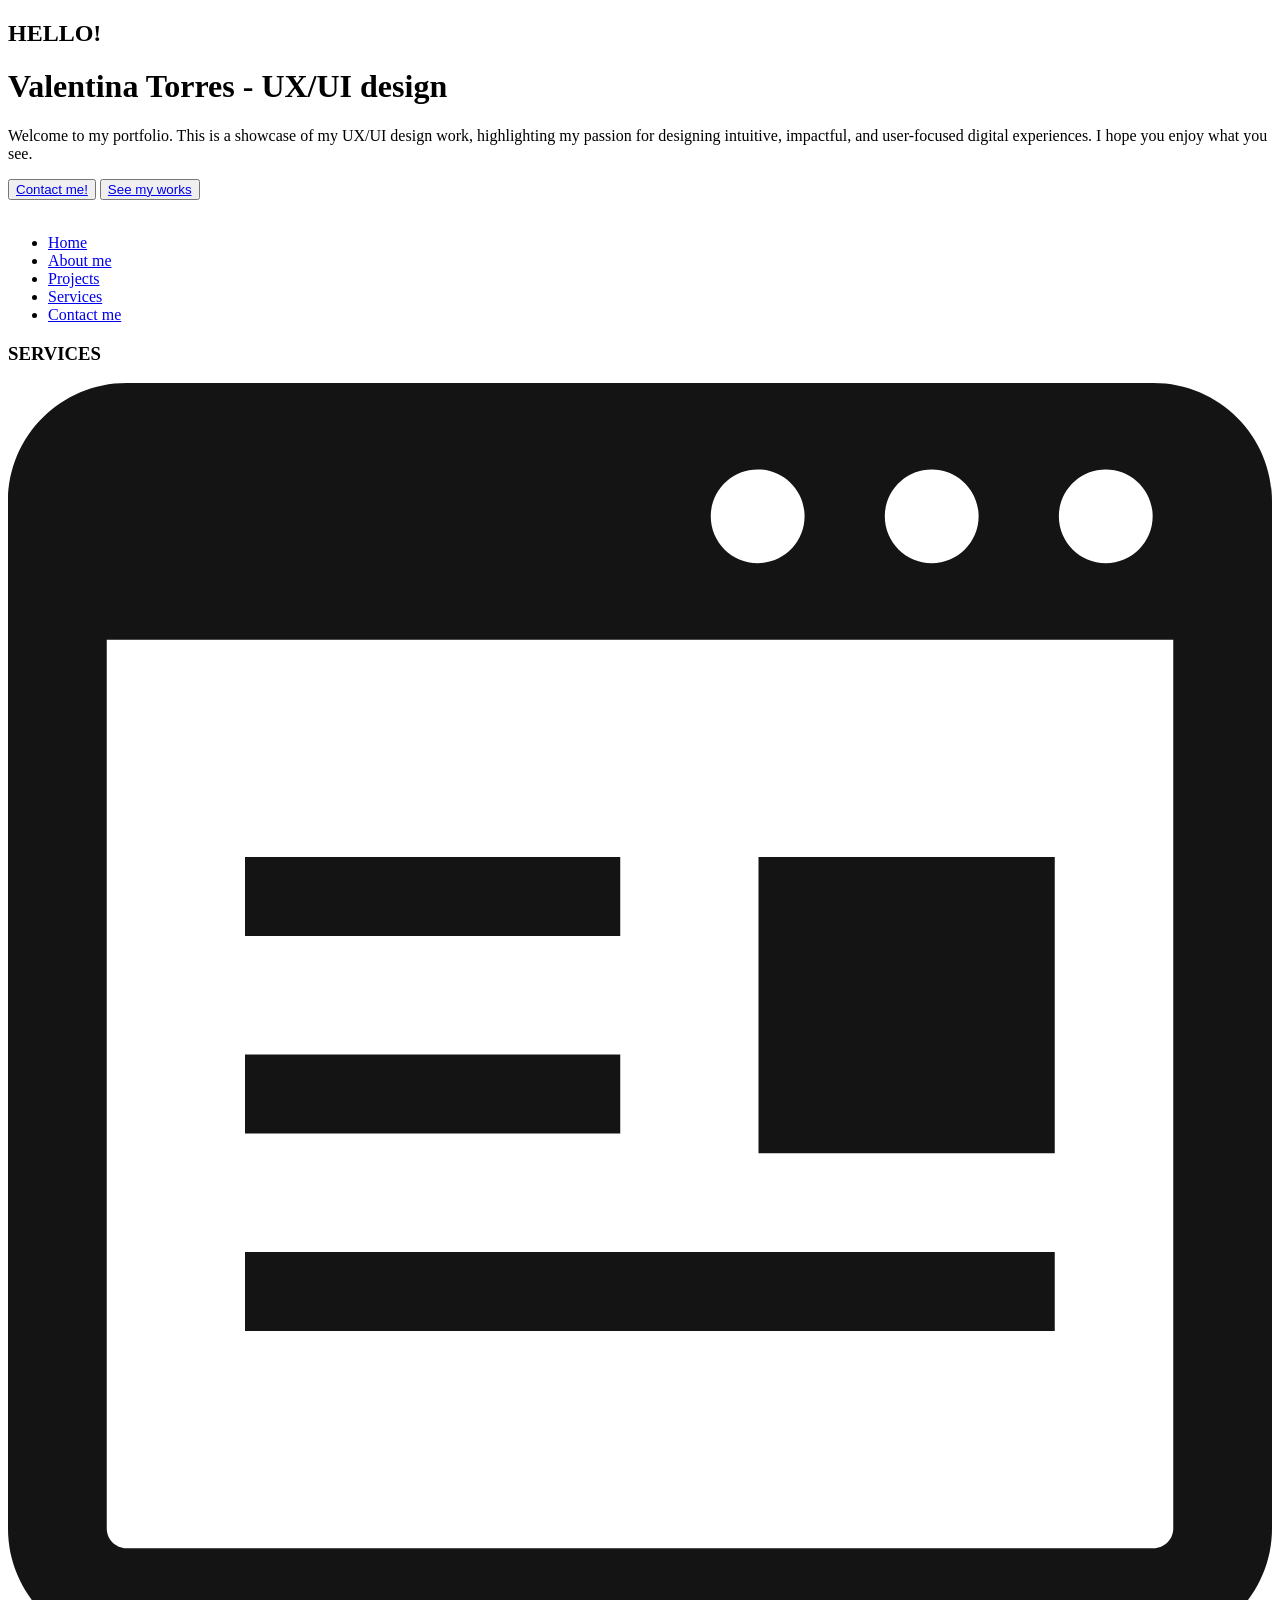
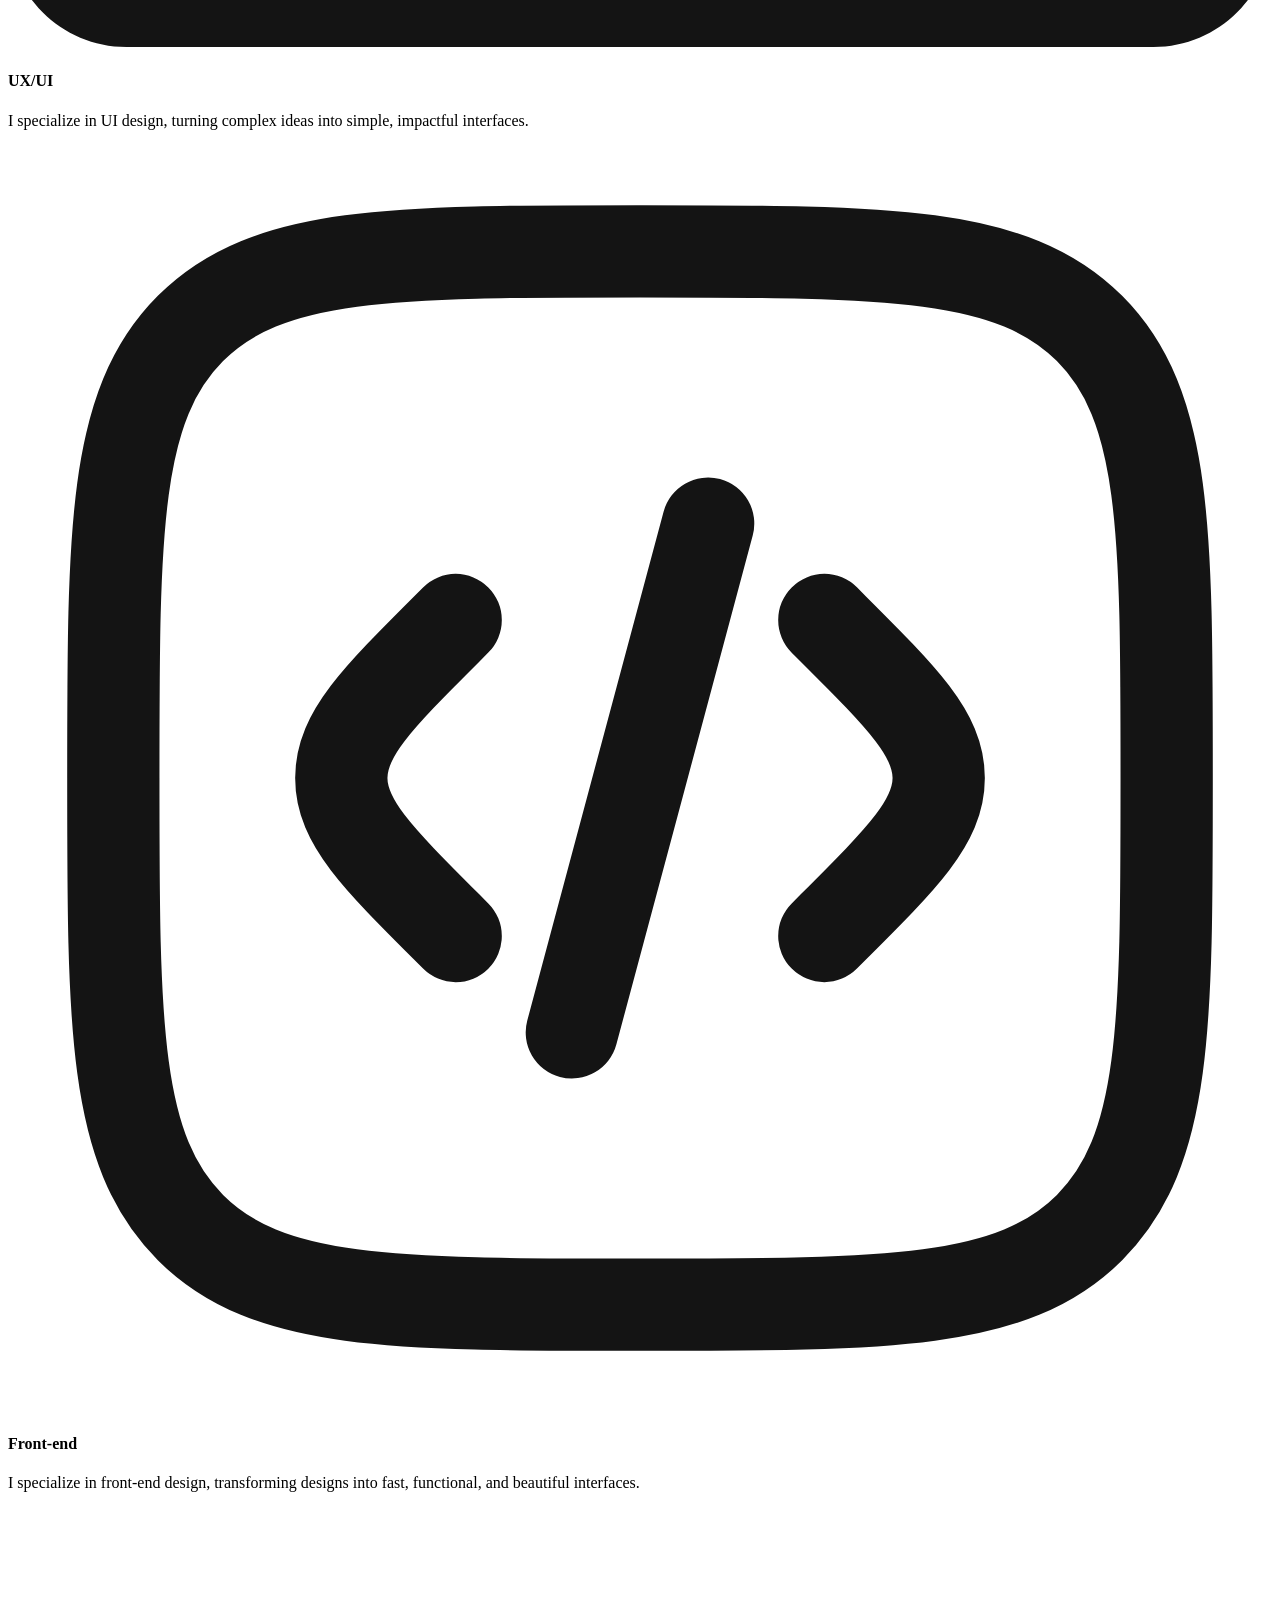
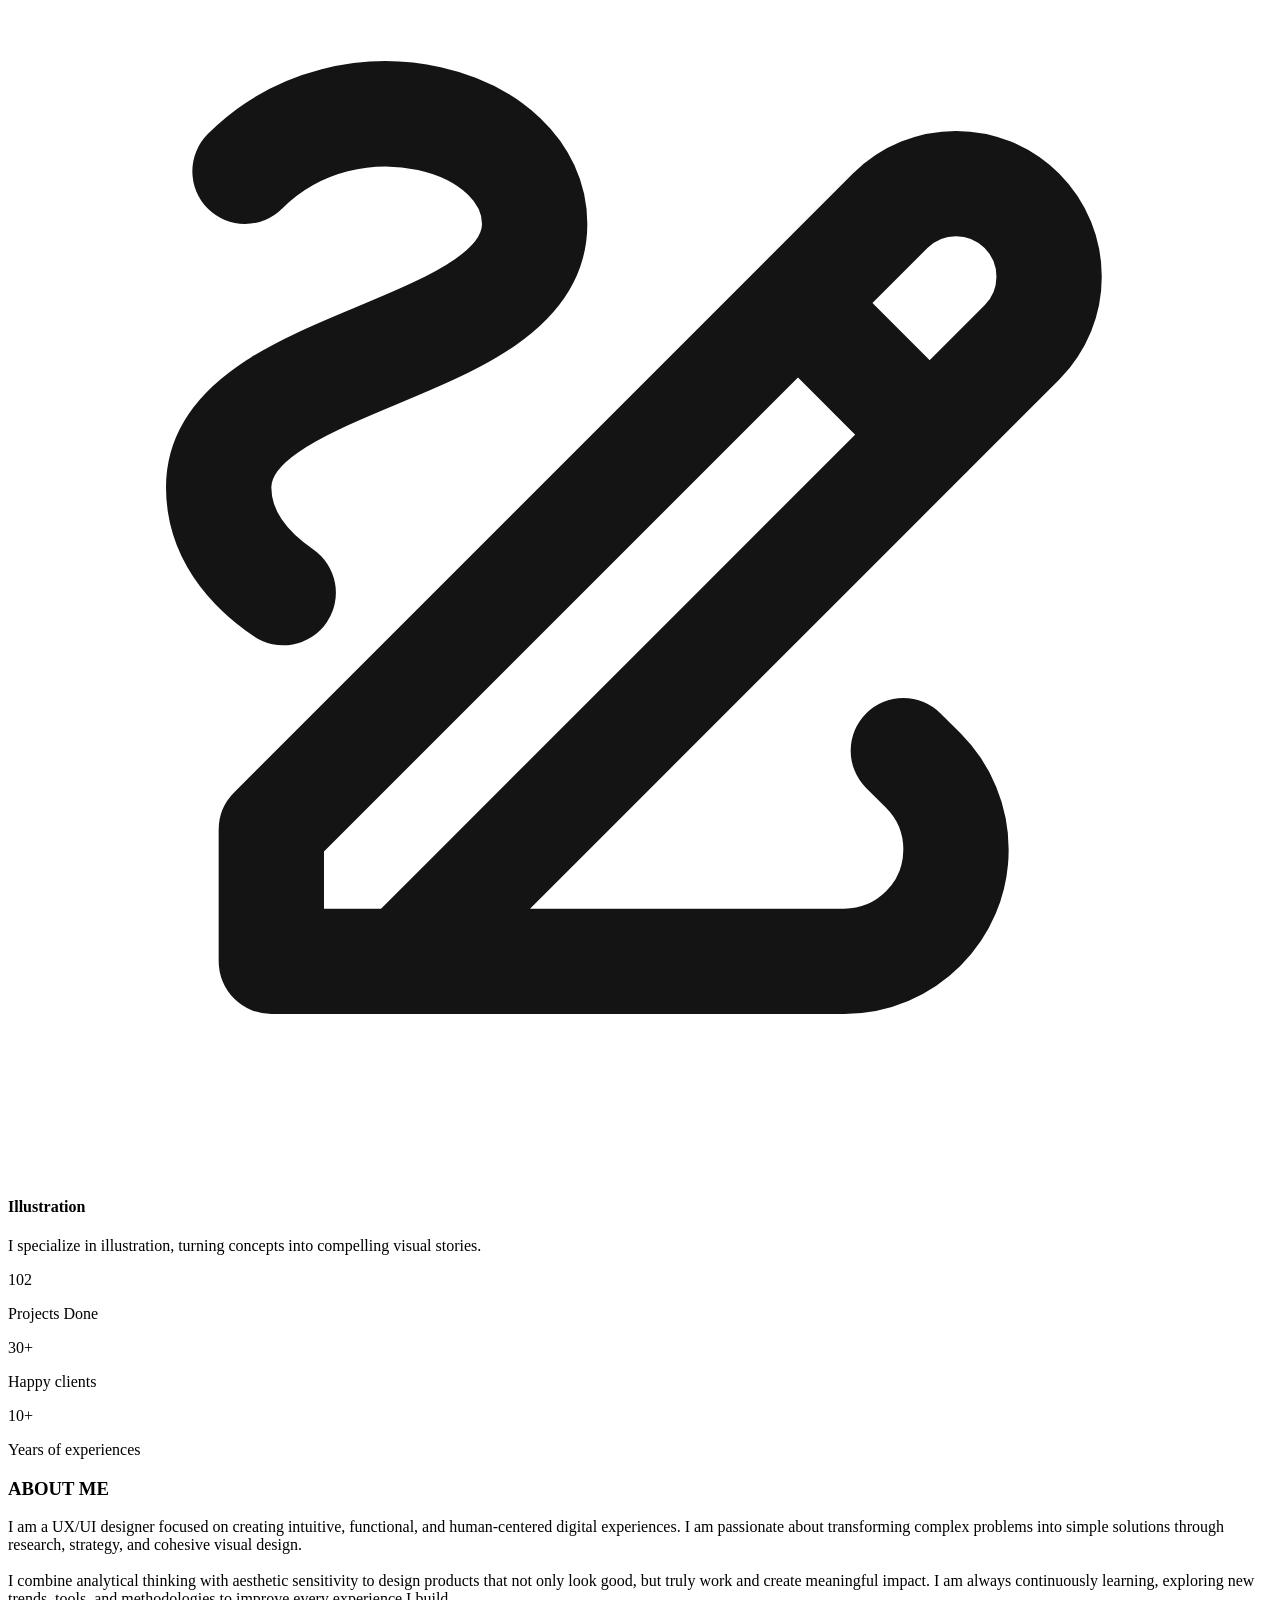
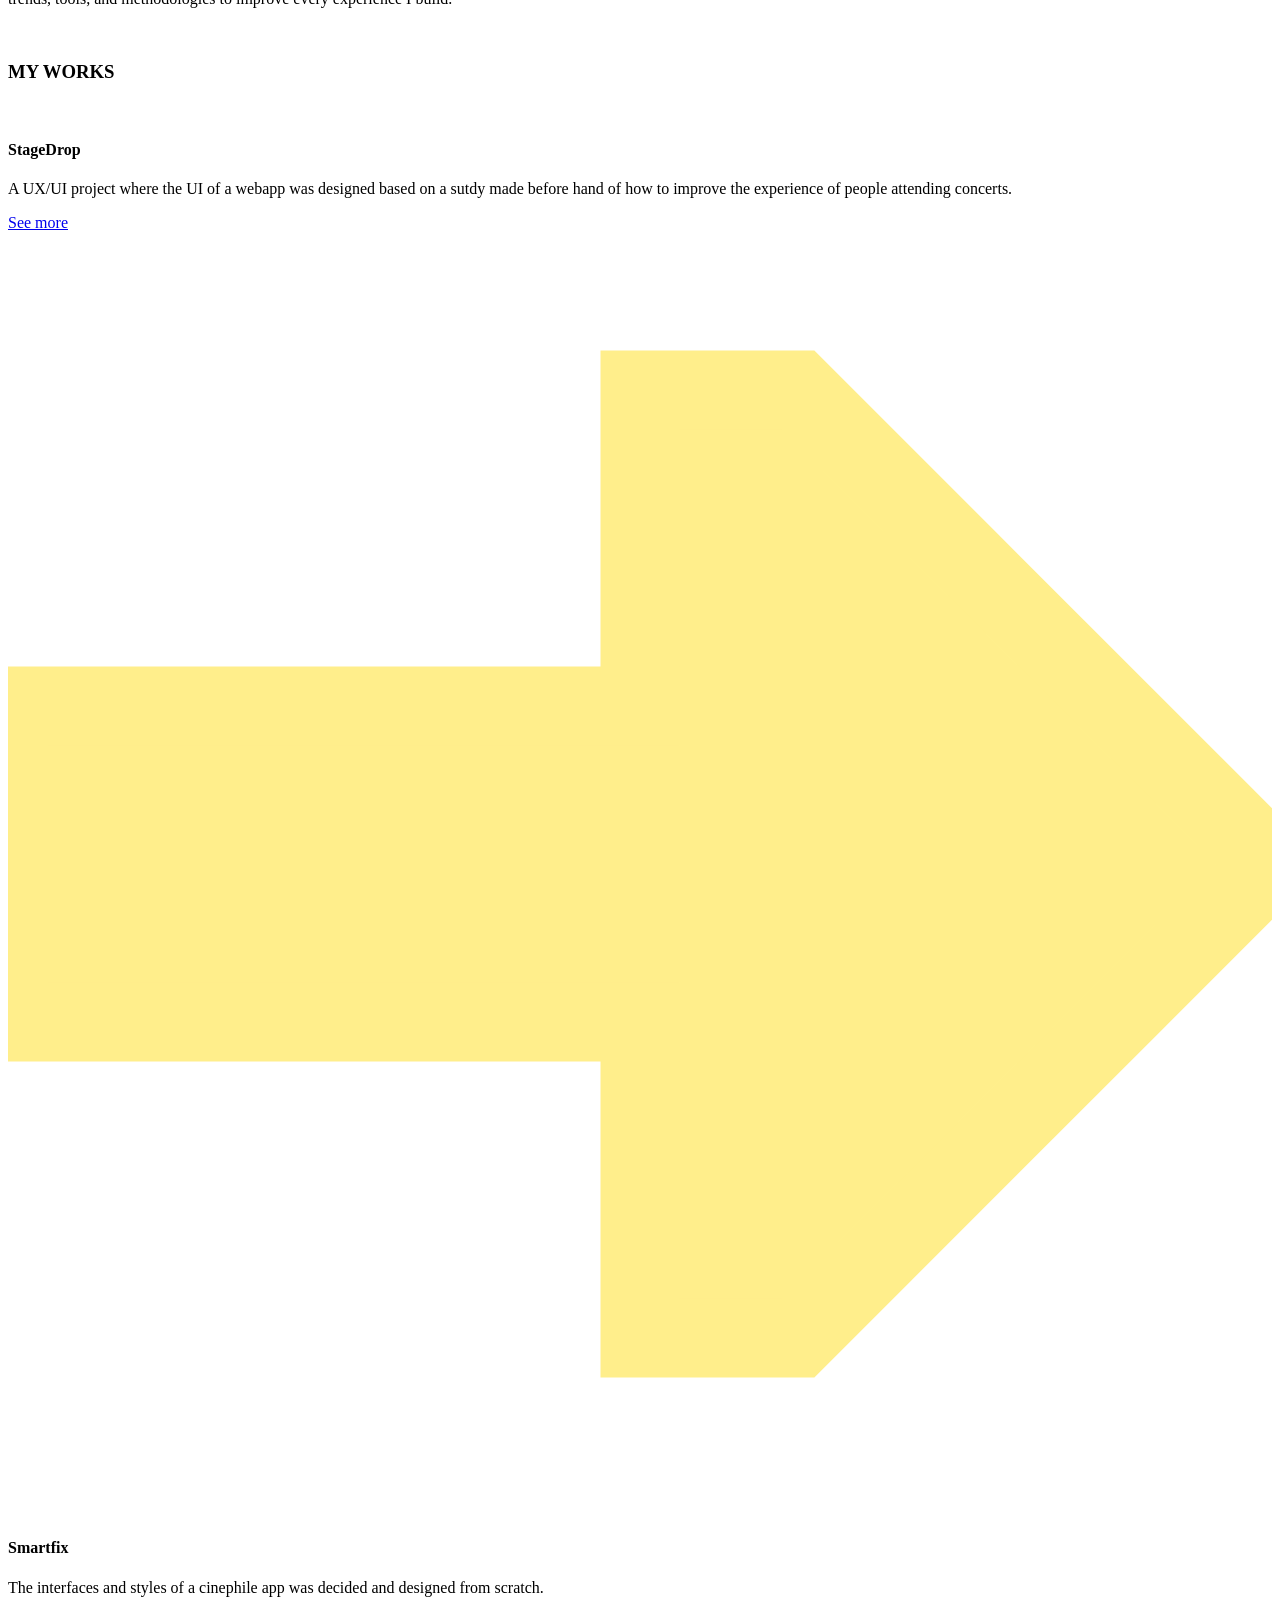
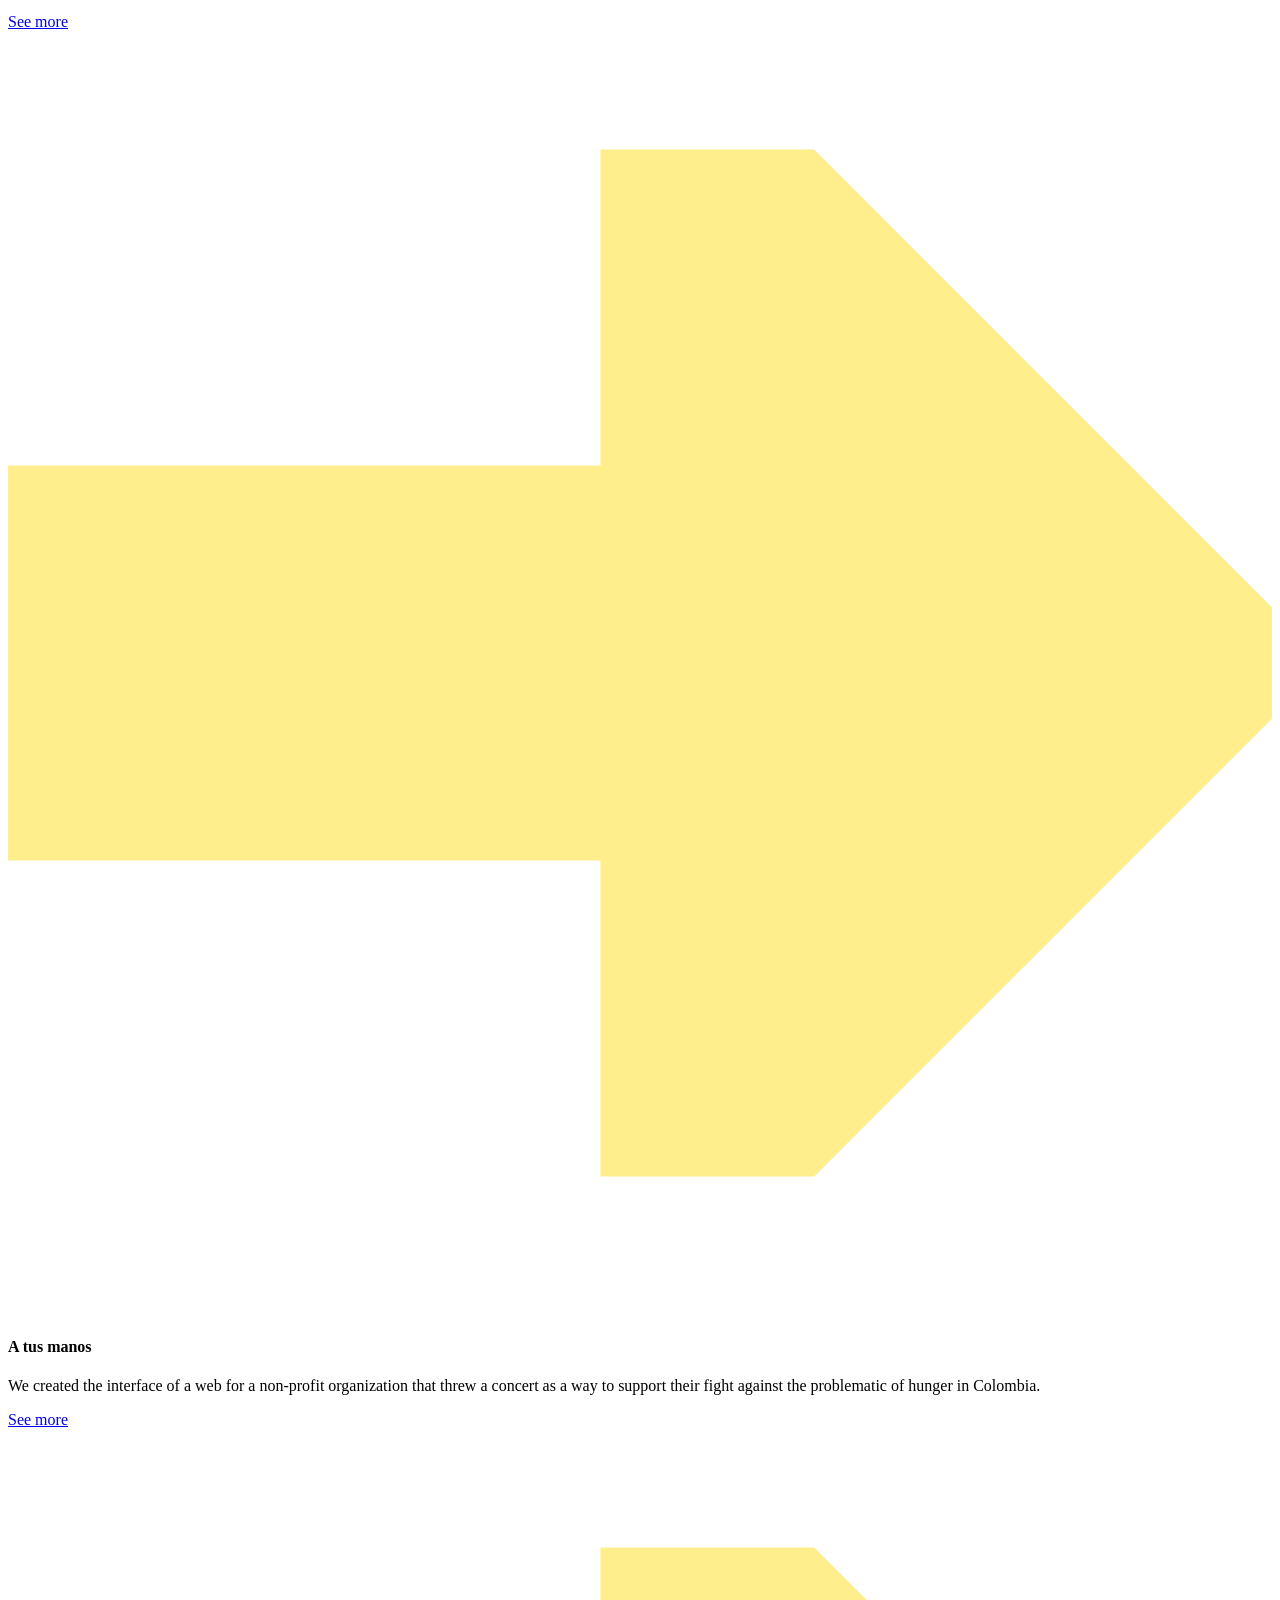
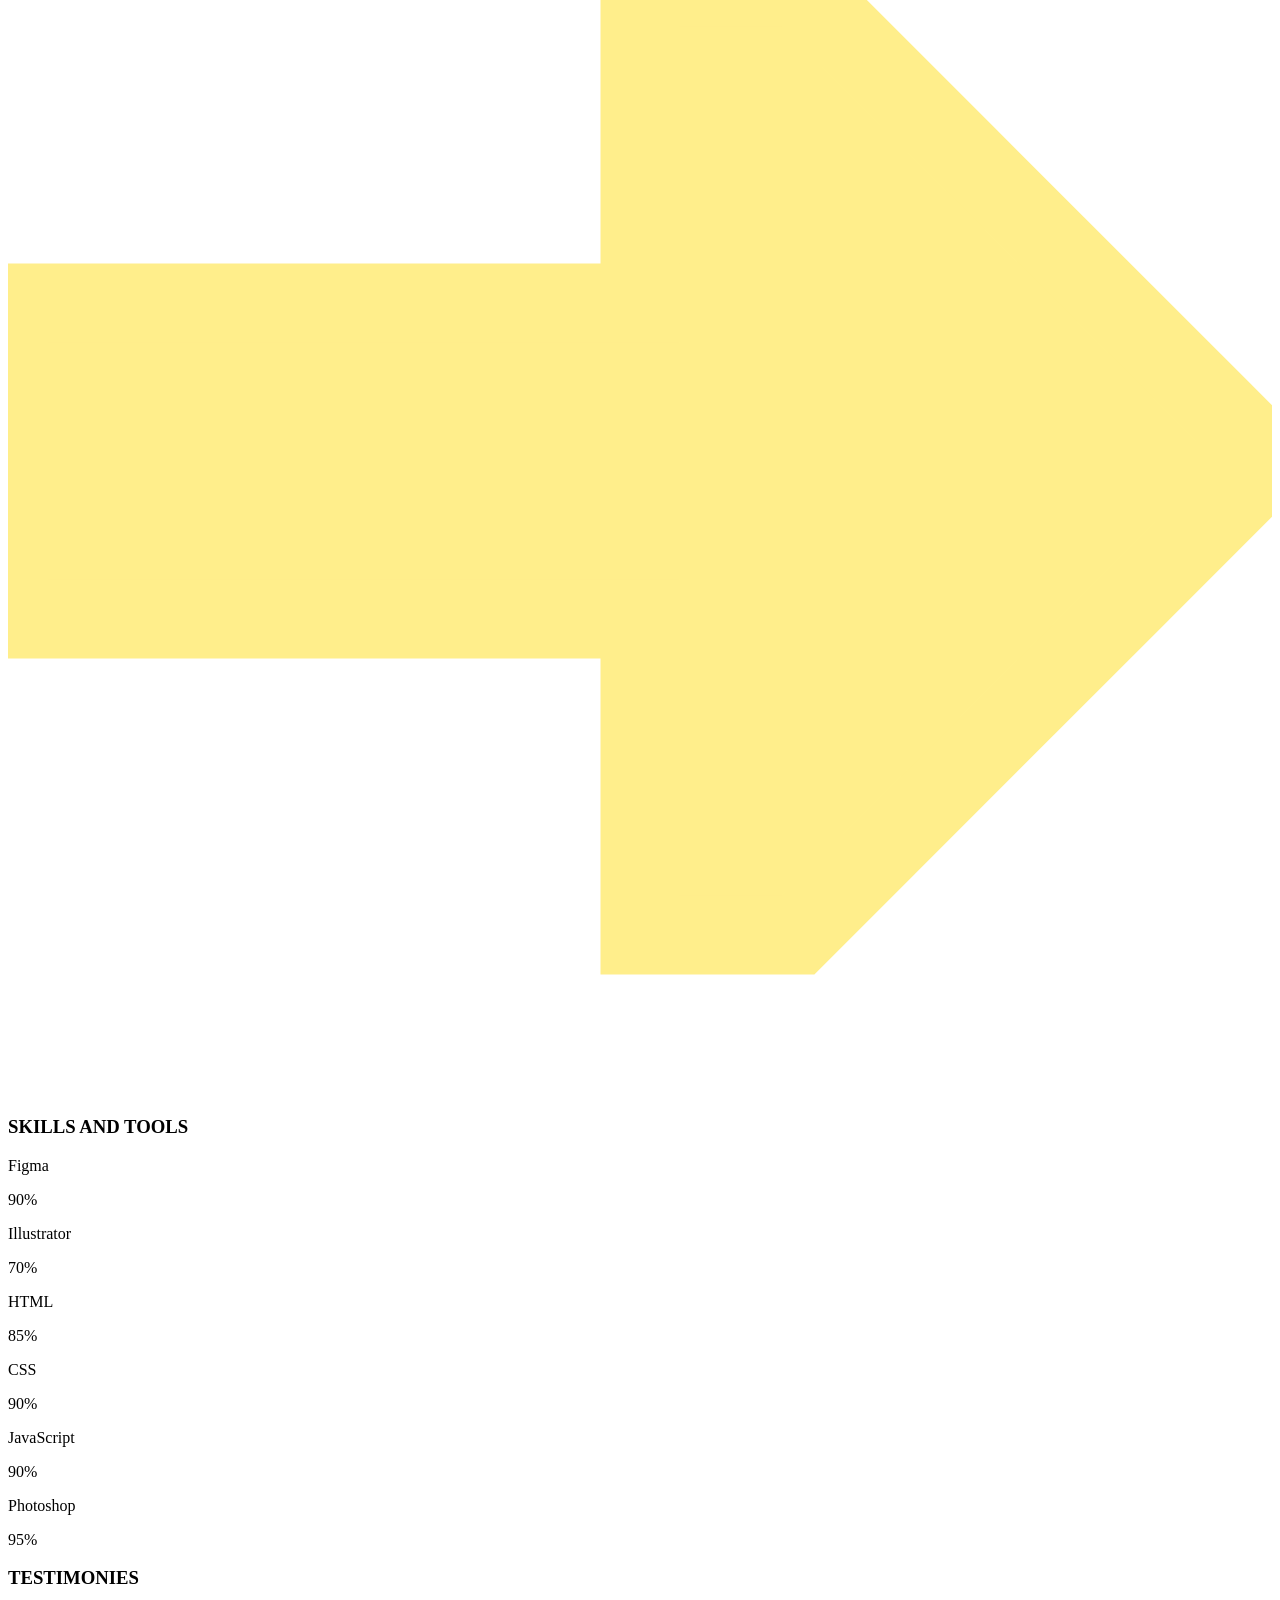
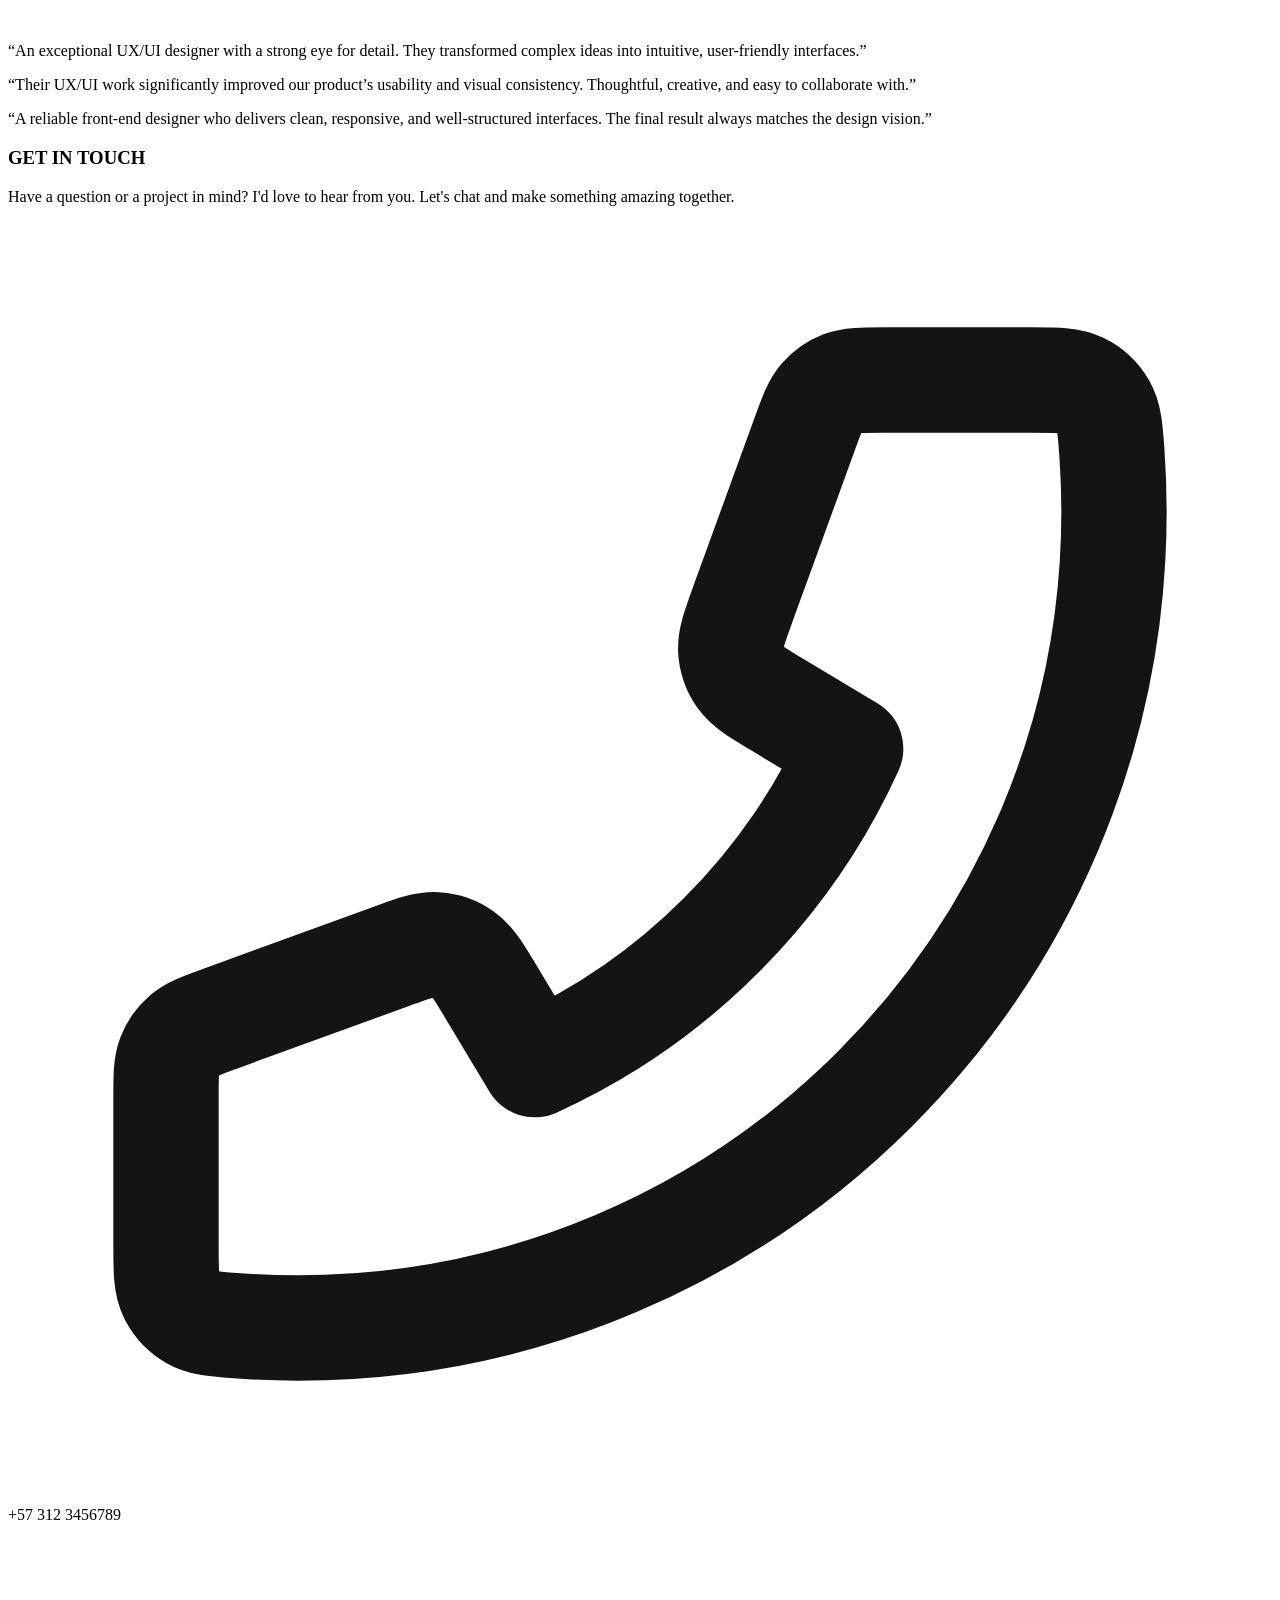
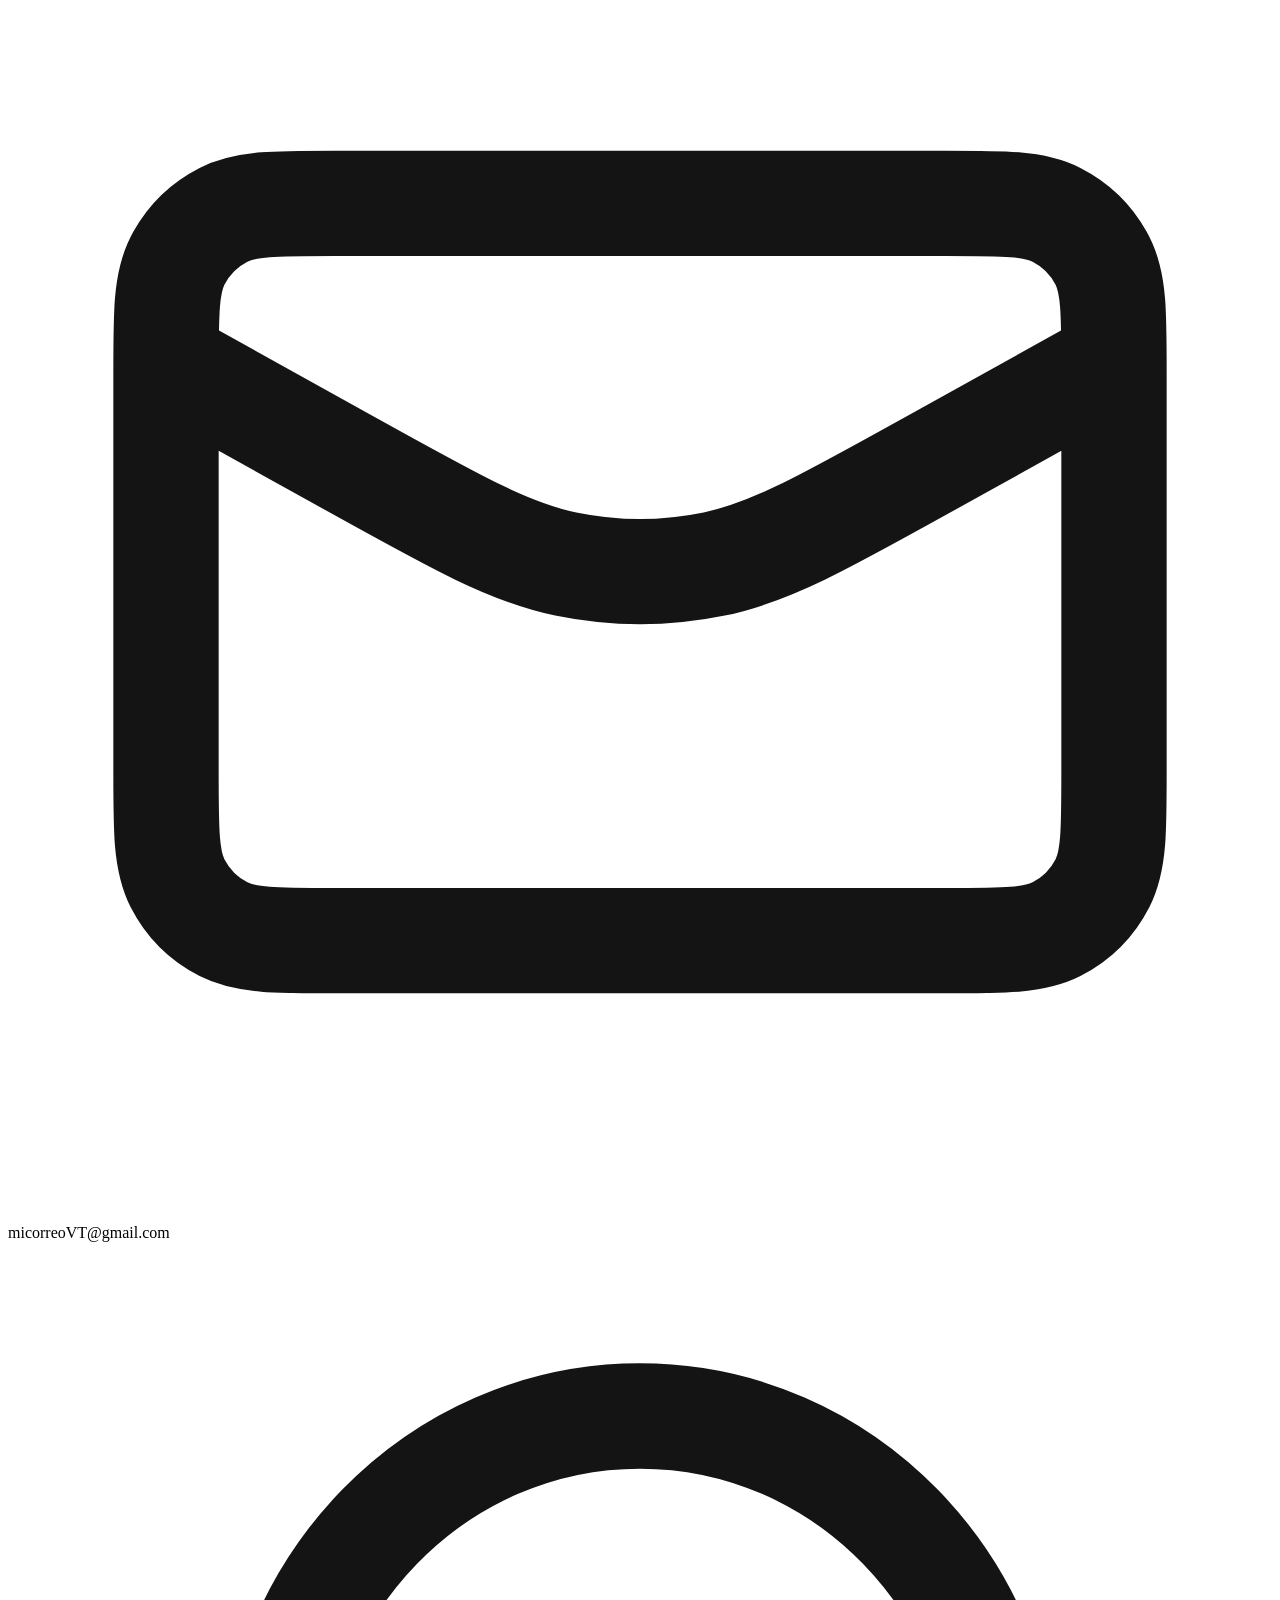
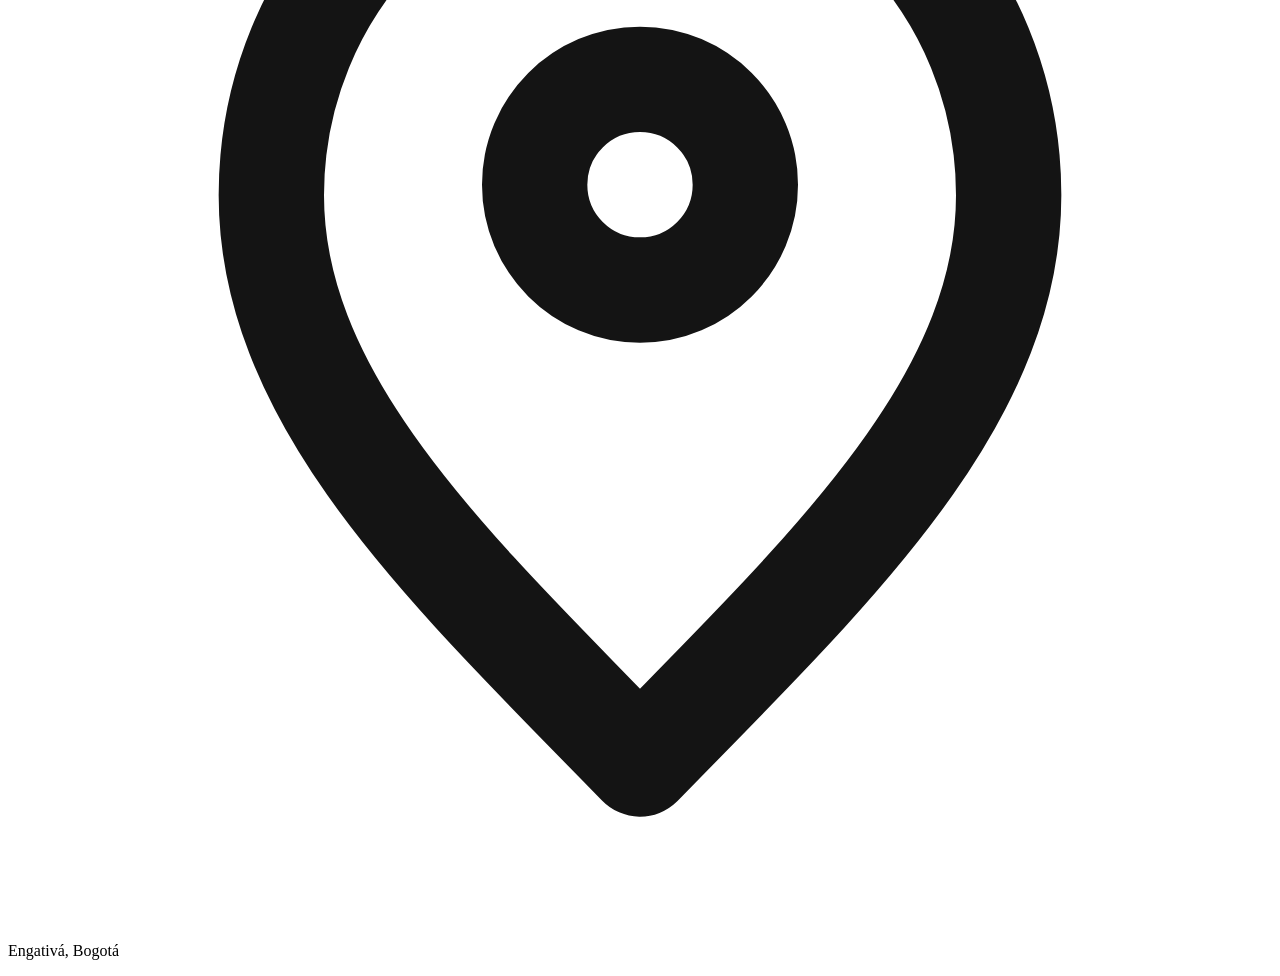
==== index.html @ b2fc8dab "Add the home html I added the html code of my home" ====
<!DOCTYPE html>
<html lang="en">
<head>
    <meta charset="UTF-8">
    <meta name="viewport" content="width=device-width, initial-scale=1.0">
    <link rel="preconnect" href="https://fonts.googleapis.com">
    <link rel="preconnect" href="https://fonts.gstatic.com" crossorigin>
    <link href="https://fonts.googleapis.com/css2?family=Mulish:ital,wght@0,200..1000;1,200..1000&display=swap" rel="stylesheet">
    <link rel="preconnect" href="https://fonts.googleapis.com">
    <link rel="preconnect" href="https://fonts.gstatic.com" crossorigin>
    <link href="https://fonts.googleapis.com/css2?family=Montserrat:ital,wght@0,100..900;1,100..900&family=Mulish:ital,wght@0,200..1000;1,200..1000&display=swap" rel="stylesheet">
    <link rel="stylesheet" href="css/styles.css">
    <title>Portafolio</title>
</head>
<body>
    <header class="purple">
        <div class="division50" id="div-header">
            <h2 class="yellow-text">HELLO!</h2>
            <h1 class="blanco-text">Valentina Torres - UX/UI design</h1>
            <p class="blanco-text">Welcome to my portfolio. This is a showcase of my UX/UI design work, highlighting my passion for designing intuitive, impactful, and user-focused digital experiences. I hope you enjoy what you see.</p>
            <div>
                <button class="button"><a href="#contact" class="purple-text">Contact me!</a></button>
                <button class="button purple secondary-button"><a href="#works" class="blanco-text">See my works</a></button>
            </div>
        </div> 
        <div class="division50 img-cont">
            <img src="https://i.postimg.cc/pXwCYH81/image-99.png" alt="">
        </div>
        
        <div class="circulos-cont hero">
            <div class="circulo-small equal purple"></div>
            <div class="circulo-small equal yellow"></div>
            <div class="circulo-small equal purple"></div>
            <div class="circulo-small equal yellow"></div>
            <div class="circulo-small equal purple"></div>
            <div class="circulo-small equal yellow"></div>
        </div>
    </header>
    <nav>
        <ul>
            <li><a href="https://codepen.io/valentinaTO127/full/ogLQdZZ" class="blanco-text">Home</a></li>
            <li><a href="https://codepen.io/valentinaTO127/pen/XJjWjed" class="blanco-text">About me</a></li>
            <li><a href="#works" class="blanco-text">Projects</a></li>
            <li><a href="#services" class="blanco-text">Services</a></li>
            <li><a href="#contact" class="blanco-text">Contact me</a></li>
        </ul>
    </nav>
    <section class="yellow" id="services">
        <h3>SERVICES</h3>
        <div class="tarjeta-imgen-texto">
            <svg version="1.1" id="_x32_" xmlns="http://www.w3.org/2000/svg" xmlns:xlink="http://www.w3.org/1999/xlink" viewBox="0 0 512 512" xml:space="preserve" fill="#141414"><g id="SVGRepo_bgCarrier" stroke-width="0"></g><g id="SVGRepo_tracerCarrier" stroke-linecap="round" stroke-linejoin="round"></g><g id="SVGRepo_iconCarrier"> <style type="text/css"> .st0{fill:#141414;} </style> <g> <path class="st0" d="M464,0H48C21.492,0,0,21.492,0,48v416c0,26.508,21.492,48,48,48h416c26.508,0,48-21.492,48-48V48 C512,21.492,490.508,0,464,0z M444.664,35c10.492,0,19,8.508,19,19s-8.508,19-19,19c-10.492,0-19-8.508-19-19 S434.172,35,444.664,35z M374.164,35c10.492,0,19,8.508,19,19s-8.508,19-19,19c-10.492,0-19-8.508-19-19S363.672,35,374.164,35z M303.664,35c10.492,0,19,8.508,19,19s-8.508,19-19,19c-10.492,0-19-8.508-19-19S293.172,35,303.664,35z M472,464 c0,4.406-3.586,8-8,8H48c-4.414,0-8-3.594-8-8V104h432V464z"></path> <rect x="96" y="192" class="st0" width="152" height="32"></rect> <rect x="96" y="352" class="st0" width="328" height="32"></rect> <rect x="304" y="192" class="st0" width="120" height="120"></rect> <polygon class="st0" points="229.042,304 248,304 248,272 96,272 96,304 213.042,304 "></polygon> </g> </g></svg>
            <div>
                <h4>UX/UI</h4>
                <p>I specialize in UI design, turning complex ideas into simple, impactful interfaces.</p>
            </div>
        </div>
        <div class="tarjeta-imgen-texto">
            <svg viewBox="0 0 24 24" fill="none" xmlns="http://www.w3.org/2000/svg" stroke="#141414"><g id="SVGRepo_bgCarrier" stroke-width="0"></g><g id="SVGRepo_tracerCarrier" stroke-linecap="round" stroke-linejoin="round"></g><g id="SVGRepo_iconCarrier"> <path d="M15.5 9L15.6716 9.17157C17.0049 10.5049 17.6716 11.1716 17.6716 12C17.6716 12.8284 17.0049 13.4951 15.6716 14.8284L15.5 15" stroke="#141414" stroke-width="1.752" stroke-linecap="round"></path> <path d="M13.2939 7.17041L11.9998 12L10.7058 16.8297" stroke="#141414" stroke-width="1.752" stroke-linecap="round"></path> <path d="M8.50019 9L8.32861 9.17157C6.99528 10.5049 6.32861 11.1716 6.32861 12C6.32861 12.8284 6.99528 13.4951 8.32861 14.8284L8.50019 15" stroke="#141414" stroke-width="1.752" stroke-linecap="round"></path> <path d="M2 12C2 7.28595 2 4.92893 3.46447 3.46447C4.92893 2 7.28595 2 12 2C16.714 2 19.0711 2 20.5355 3.46447C22 4.92893 22 7.28595 22 12C22 16.714 22 19.0711 20.5355 20.5355C19.0711 22 16.714 22 12 22C7.28595 22 4.92893 22 3.46447 20.5355C2 19.0711 2 16.714 2 12Z" stroke="#141414" stroke-width="1.752"></path> </g></svg>
            <div>
                <h4>Front-end</h4>
                <p>I specialize in front-end design, transforming designs into fast, functional, and beautiful interfaces.</p>
            </div>
        </div>
        <div class="tarjeta-imgen-texto">
            <svg viewBox="0 0 24 24" fill="none" xmlns="http://www.w3.org/2000/svg" stroke="#141414"><g id="SVGRepo_bgCarrier" stroke-width="0"></g><g id="SVGRepo_tracerCarrier" stroke-linecap="round" stroke-linejoin="round"></g><g id="SVGRepo_iconCarrier"> <path d="M15 7.49996L17.5 9.99996M7.5 20L19.25 8.24996C19.9404 7.5596 19.9404 6.44032 19.25 5.74996V5.74996C18.5596 5.0596 17.4404 5.05961 16.75 5.74996L5 17.5V20H7.5ZM7.5 20H15.8787C17.0503 20 18 19.0502 18 17.8786V17.8786C18 17.316 17.7765 16.7765 17.3787 16.3786L17 16M4.5 4.99996C6.5 2.99996 10 3.99996 10 5.99996C10 8.5 4 8.5 4 11C4 11.8759 4.53314 12.5256 5.22583 13" stroke="#141414" stroke-width="2" stroke-linecap="round" stroke-linejoin="round"></path> </g></svg>
            <div>
                <h4>Illustration</h4>
                <p>I specialize in illustration, turning concepts into compelling visual stories.</p>
            </div>
        </div>
        <div class="circulos-cont services">
            <div class="circulo-medium equal blanco"></div>
            <div class="circulo-big light-horizontal yellow"></div>
            <div class="circulo-medium equal blanco"></div>
        </div>
    </section>
    <section class="blanco" id="cifras-seccion">
        <div class="cifras">
            <p class="number">102</p>
            <p class="cifras-title">Projects Done</p>
        </div>
        <div class="cifras">
            <p class="number">30+</p>
            <p class="cifras-title">Happy clients</p>
        </div>
        <div class="cifras">
            <p class="number">10+</p>
            <p class="cifras-title">Years of experiences</p>
        </div>
        <div class="circulos-cont services">
            <div class="circulo-medium equal blanco"></div>
            <div class="circulo-big light-horizontal yellow"></div>
            <div class="circulo-medium equal blanco"></div>
        </div>
    </section>
    <section class="yellow" id="about">
        <h3>ABOUT ME</h3>
        <p>I am a UX/UI designer focused on creating intuitive, functional, and human-centered digital experiences. I am passionate about transforming complex problems into simple solutions through research, strategy, and cohesive visual design.
        <br><br>
        I combine analytical thinking with aesthetic sensitivity to design products that not only look good, but truly work and create meaningful impact. I am always continuously learning, exploring new trends, tools, and methodologies to improve every experience I build.</p>
        <div class="fotografia purple">
            <img class="blanco" src="https://i.postimg.cc/hv6hnzy9/autorretrato.png" alt="">
            
        </div>
        <div class="circulos-cont about">
            <div class="circulo-medium horizontal purple"></div>
            <div class="circulo-medium horizontal yellow"></div>
            <div class="circulo-medium horizontal purple"></div>
            <div class="circulo-medium horizontal yellow"></div>
        </div>
    </section>
    <section class="purple" id="works">
        <h3 class="yellow-text">MY WORKS</h3>
        <div class="container-cards">
            <div class="card">
                <img src="https://i.postimg.cc/MGFvVWfh/Group-152.png" alt="" class="img-card">
                <h4 class="blanco-text">StageDrop</h4>
                <p class="blanco-text">A UX/UI project where the UI of a webapp was designed based on a sutdy made before hand of how to improve the experience of people attending concerts.</p>
                <a href="https://codepen.io/valentinaTO127/pen/gbwpqaz" class="yellow-text">See more <svg viewBox="0 0 16 16" fill="none" xmlns="http://www.w3.org/2000/svg" stroke="#FFEE8B"><g id="SVGRepo_bgCarrier" stroke-width="0"></g><g id="SVGRepo_tracerCarrier" stroke-linecap="round" stroke-linejoin="round"></g><g id="SVGRepo_iconCarrier"> <path d="M8 6L8 2L10 2L16 8L10 14L8 14L8 10L-1.74845e-07 10L-3.01991e-07 6L8 6Z" fill="#FFEE8B"></path> </g></svg></a>
            </div>
            <div class="card">
                <img src="https://i.postimg.cc/TYJ1QjW5/Group-153.png" alt="" class="img-card">
                <h4 class="blanco-text">Smartfix</h4>
                <p class="blanco-text">The interfaces and styles of a cinephile app was decided and designed from scratch.</p>
                <a href="https://codepen.io/valentinaTO127/pen/gbwpqaz" class="yellow-text">See more <svg viewBox="0 0 16 16" fill="none" xmlns="http://www.w3.org/2000/svg" stroke="#FFEE8B"><g id="SVGRepo_bgCarrier" stroke-width="0"></g><g id="SVGRepo_tracerCarrier" stroke-linecap="round" stroke-linejoin="round"></g><g id="SVGRepo_iconCarrier"> <path d="M8 6L8 2L10 2L16 8L10 14L8 14L8 10L-1.74845e-07 10L-3.01991e-07 6L8 6Z" fill="#FFEE8B"></path> </g></svg></a>
            </div>
            <div class="card">
                <img src="https://i.postimg.cc/m23yx2Dc/Group-157.png" alt="" class="img-card">
                <h4 class="blanco-text">A tus manos</h4>
                <p class="blanco-text">We created the interface of a web for a non-profit organization that threw a concert as a way to support their fight against the problematic of hunger in Colombia.</p>
                <a href="https://codepen.io/valentinaTO127/pen/gbwpqaz" class="yellow-text">See more <svg viewBox="0 0 16 16" fill="none" xmlns="http://www.w3.org/2000/svg" stroke="#FFEE8B"><g id="SVGRepo_bgCarrier" stroke-width="0"></g><g id="SVGRepo_tracerCarrier" stroke-linecap="round" stroke-linejoin="round"></g><g id="SVGRepo_iconCarrier"> <path d="M8 6L8 2L10 2L16 8L10 14L8 14L8 10L-1.74845e-07 10L-3.01991e-07 6L8 6Z" fill="#FFEE8B"></path> </g></svg></a>
            </div>
        </div>

        <div class="circulos-cont work">
            <div class="circulo-big horizontal yellow"></div>
            <div class="circulo-big horizontal purple"></div>
        </div>
    </section>
    <section class="yellow" id="skills">
        <h3>SKILLS AND TOOLS</h3>
        <div class="container-barras">
            <div class="division50 barra">
                <p>Figma</p>
                <div class="container-barras-estado"><div><div id="barra-figma"></div></div><p>90%</p></div>
            </div>
            <div class="division50 barra">
                <p>Illustrator</p>
                <div class="container-barras-estado"><div><div id="barra-illustrator"></div></div><p>70%</p></div>
            </div>
            <div class="division50 barra">
                <p>HTML</p>
                <div class="container-barras-estado"><div><div id="barra-html"></div></div><p>85%</p></div>
            </div>
            <div class="division50 barra">
                <p>CSS</p>
                <div class="container-barras-estado"><div><div id="barra-css"></div></div><p>90%</p></div>
            </div>
            <div class="division50 barra">
                <p>JavaScript</p>
                <div class="container-barras-estado"><div><div id="barra-js"></div></div><p>90%</p></div>
            </div>
            <div class="division50 barra">
                <p>Photoshop</p>
                <div class="container-barras-estado"><div><div id="barra-photoshop"></div></div><p>95%</p></div>
            </div>
        </div>
        <div class="circulos-cont skills">
            <div class="circulo-big equal purple"></div>
        </div>
        <div class="circulos-cont-esp">
            <div class="circulo-huge equal yellow"></div>
        </div>
            
    </section>
    <section class="purple" id="testimonies">
        <div class="division50">
            <h3 class="yellow-text">TESTIMONIES</h3>
            <img src="https://i.postimg.cc/N0cxZvsc/image-21.png" alt="">
        </div>
        <div class="division50 container-testimonies">
            <div class="testimonies blanco">
                <p>“An exceptional UX/UI designer with a strong eye for detail. They transformed complex ideas into intuitive, user-friendly interfaces.”</p>
            </div>
            <div class="testimonies blanco">
                <p>“Their UX/UI work significantly improved our product’s usability and visual consistency. Thoughtful, creative, and easy to collaborate with.”</p>
            </div>
            <div class="testimonies blanco">
                <p>“A reliable front-end designer who delivers clean, responsive, and well-structured interfaces. The final result always matches the design vision.”</p>
            </div>
        </div>
        <div class="circulos-cont testimon">
            <div class="circulo-small equal purple"></div>
            <div class="circulo-small equal blanco"></div>
            <div class="circulo-small equal purple"></div>
            <div class="circulo-small equal blanco"></div>
            <div class="circulo-small equal purple"></div>
            <div class="circulo-small equal blanco"></div>
        </div>
    </section>
    <section class="blanco" id="contact">
        <h3>GET IN TOUCH</h3>
        <P class="mini">Have a question or a project in mind? I'd love to hear from you. Let's chat and make something amazing together.</P>
        <div class="mini contacto-icono">
            <svg viewBox="0 0 24 24" fill="none" xmlns="http://www.w3.org/2000/svg" stroke="#141414"><g id="SVGRepo_bgCarrier" stroke-width="0"></g><g id="SVGRepo_tracerCarrier" stroke-linecap="round" stroke-linejoin="round"></g><g id="SVGRepo_iconCarrier"> <path d="M21 5.5C21 14.0604 14.0604 21 5.5 21C5.11378 21 4.73086 20.9859 4.35172 20.9581C3.91662 20.9262 3.69906 20.9103 3.50103 20.7963C3.33701 20.7019 3.18146 20.5345 3.09925 20.364C3 20.1582 3 19.9181 3 19.438V16.6207C3 16.2169 3 16.015 3.06645 15.842C3.12515 15.6891 3.22049 15.553 3.3441 15.4456C3.48403 15.324 3.67376 15.255 4.05321 15.117L7.26005 13.9509C7.70153 13.7904 7.92227 13.7101 8.1317 13.7237C8.31637 13.7357 8.49408 13.7988 8.64506 13.9058C8.81628 14.0271 8.93713 14.2285 9.17882 14.6314L10 16C12.6499 14.7999 14.7981 12.6489 16 10L14.6314 9.17882C14.2285 8.93713 14.0271 8.81628 13.9058 8.64506C13.7988 8.49408 13.7357 8.31637 13.7237 8.1317C13.7101 7.92227 13.7904 7.70153 13.9509 7.26005L13.9509 7.26005L15.117 4.05321C15.255 3.67376 15.324 3.48403 15.4456 3.3441C15.553 3.22049 15.6891 3.12515 15.842 3.06645C16.015 3 16.2169 3 16.6207 3H19.438C19.9181 3 20.1582 3 20.364 3.09925C20.5345 3.18146 20.7019 3.33701 20.7963 3.50103C20.9103 3.69907 20.9262 3.91662 20.9581 4.35173C20.9859 4.73086 21 5.11378 21 5.5Z" stroke="#141414" stroke-width="2" stroke-linecap="round" stroke-linejoin="round"></path> </g></svg>  
            <p>+57 312 3456789</p>
        </div>
        <div class="mini contacto-icono">
            <svg viewBox="0 0 24 24" fill="none" xmlns="http://www.w3.org/2000/svg" stroke="#141414"><g id="SVGRepo_bgCarrier" stroke-width="0"></g><g id="SVGRepo_tracerCarrier" stroke-linecap="round" stroke-linejoin="round"></g><g id="SVGRepo_iconCarrier"> <path d="M21 8L17.4392 9.97822C15.454 11.0811 14.4614 11.6326 13.4102 11.8488C12.4798 12.0401 11.5202 12.0401 10.5898 11.8488C9.53864 11.6326 8.54603 11.0811 6.5608 9.97822L3 8M6.2 19H17.8C18.9201 19 19.4802 19 19.908 18.782C20.2843 18.5903 20.5903 18.2843 20.782 17.908C21 17.4802 21 16.9201 21 15.8V8.2C21 7.0799 21 6.51984 20.782 6.09202C20.5903 5.71569 20.2843 5.40973 19.908 5.21799C19.4802 5 18.9201 5 17.8 5H6.2C5.0799 5 4.51984 5 4.09202 5.21799C3.71569 5.40973 3.40973 5.71569 3.21799 6.09202C3 6.51984 3 7.07989 3 8.2V15.8C3 16.9201 3 17.4802 3.21799 17.908C3.40973 18.2843 3.71569 18.5903 4.09202 18.782C4.51984 19 5.07989 19 6.2 19Z" stroke="#141414" stroke-width="2" stroke-linecap="round" stroke-linejoin="round"></path> </g></svg>
            <p>micorreoVT@gmail.com</p>
        </div>
        <div class="mini contacto-icono">
            <svg viewBox="0 0 24 24" fill="none" xmlns="http://www.w3.org/2000/svg" stroke="#141414"><g id="SVGRepo_bgCarrier" stroke-width="0"></g><g id="SVGRepo_tracerCarrier" stroke-linecap="round" stroke-linejoin="round" stroke="#CCCCCC" stroke-width="3.216"></g><g id="SVGRepo_iconCarrier"> <path d="M12 21C15.5 17.4 19 14.1764 19 10.2C19 6.22355 15.866 3 12 3C8.13401 3 5 6.22355 5 10.2C5 14.1764 8.5 17.4 12 21Z" stroke="#141414" stroke-width="2" stroke-linecap="round" stroke-linejoin="round"></path> <path d="M12 12C13.1046 12 14 11.1046 14 10C14 8.89543 13.1046 8 12 8C10.8954 8 10 8.89543 10 10C10 11.1046 10.8954 12 12 12Z" stroke="#141414" stroke-width="2" stroke-linecap="round" stroke-linejoin="round"></path> </g></svg>
            <p>Engativá, Bogotá</p>
        </div>
    </section>
</body>
</html>
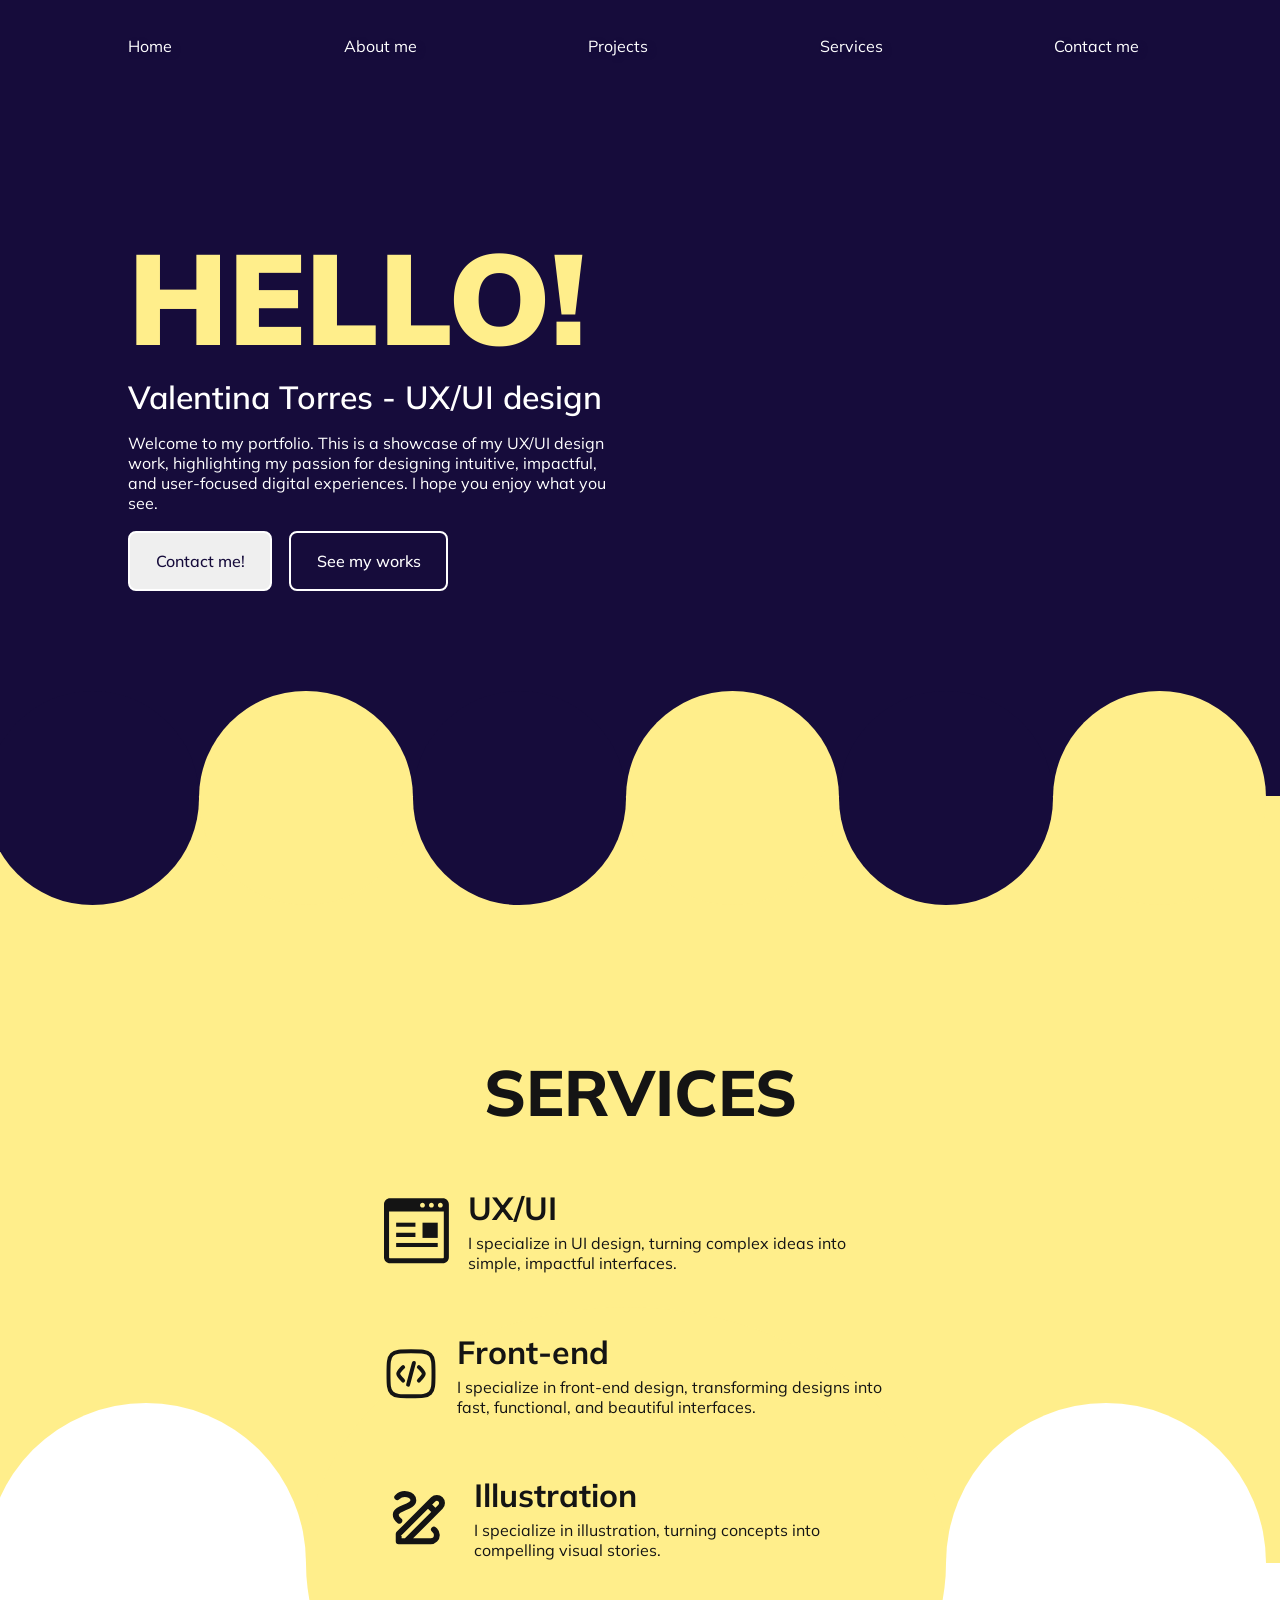
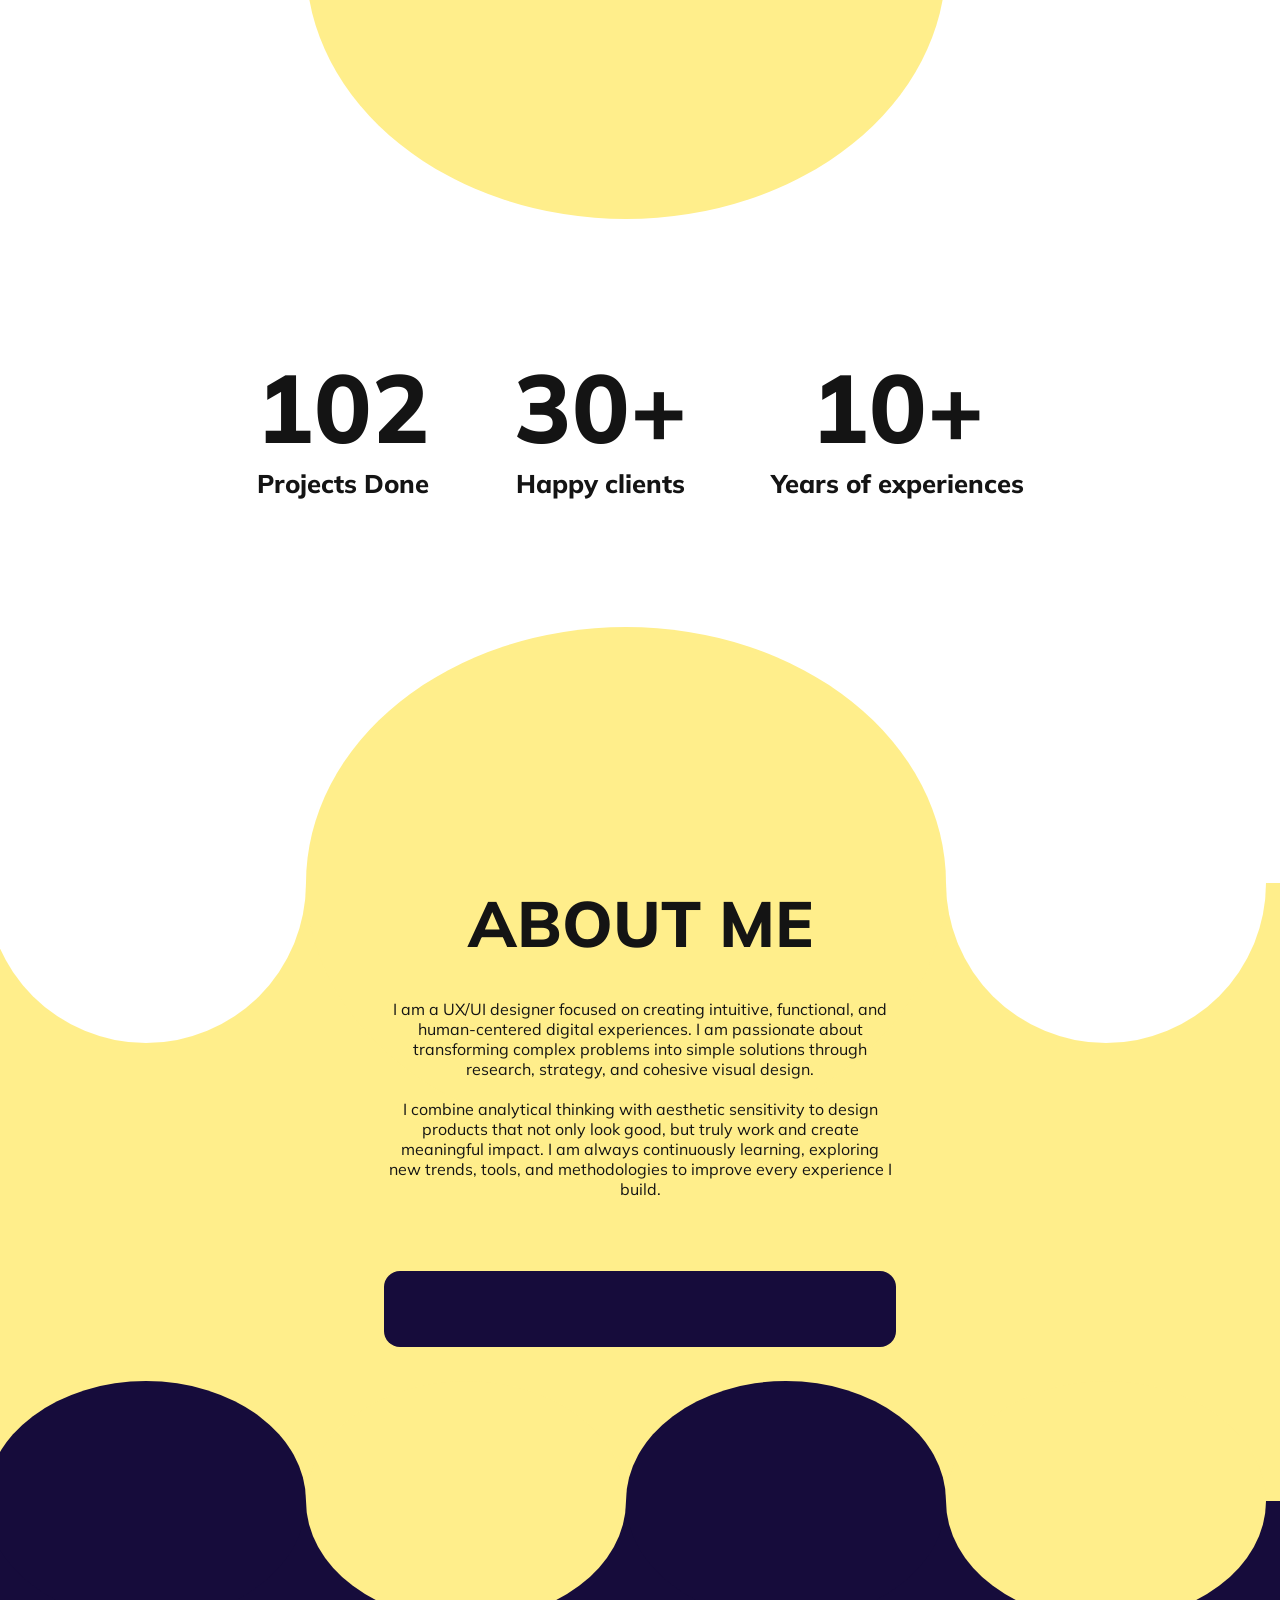
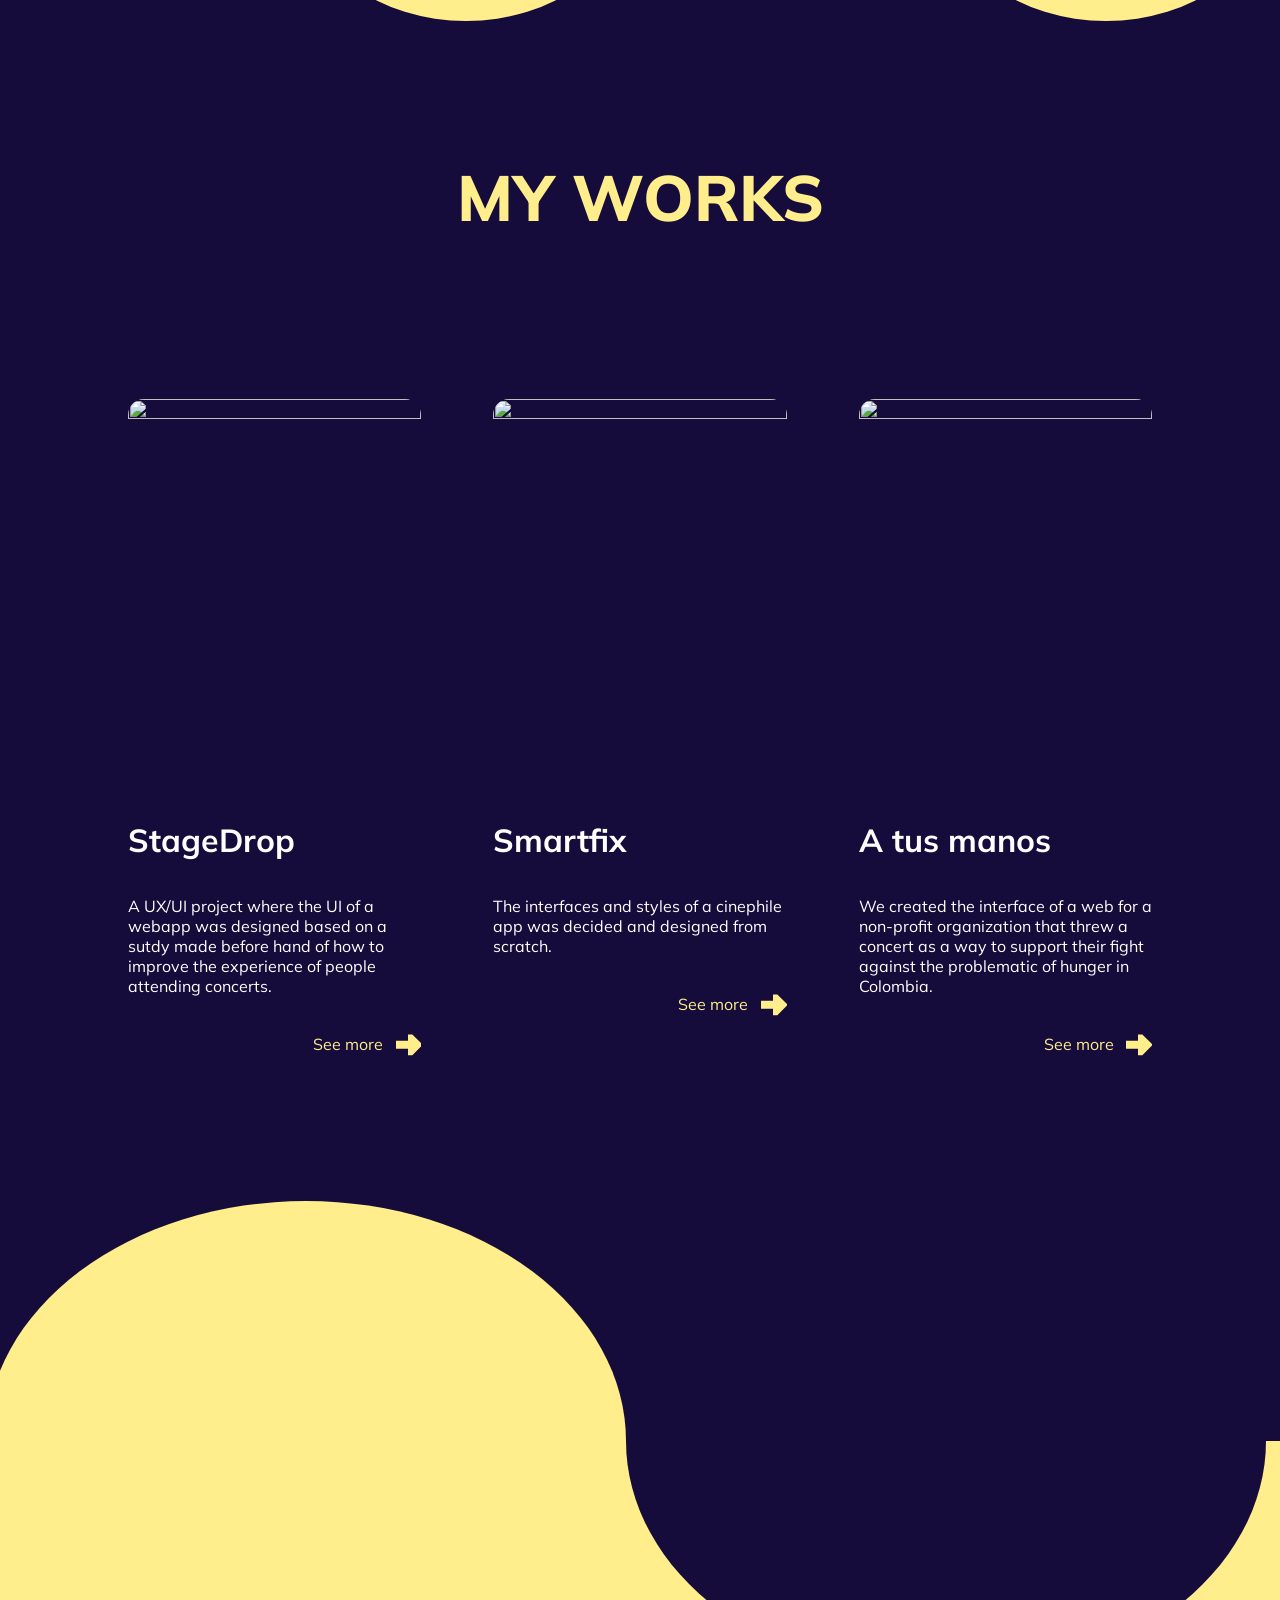
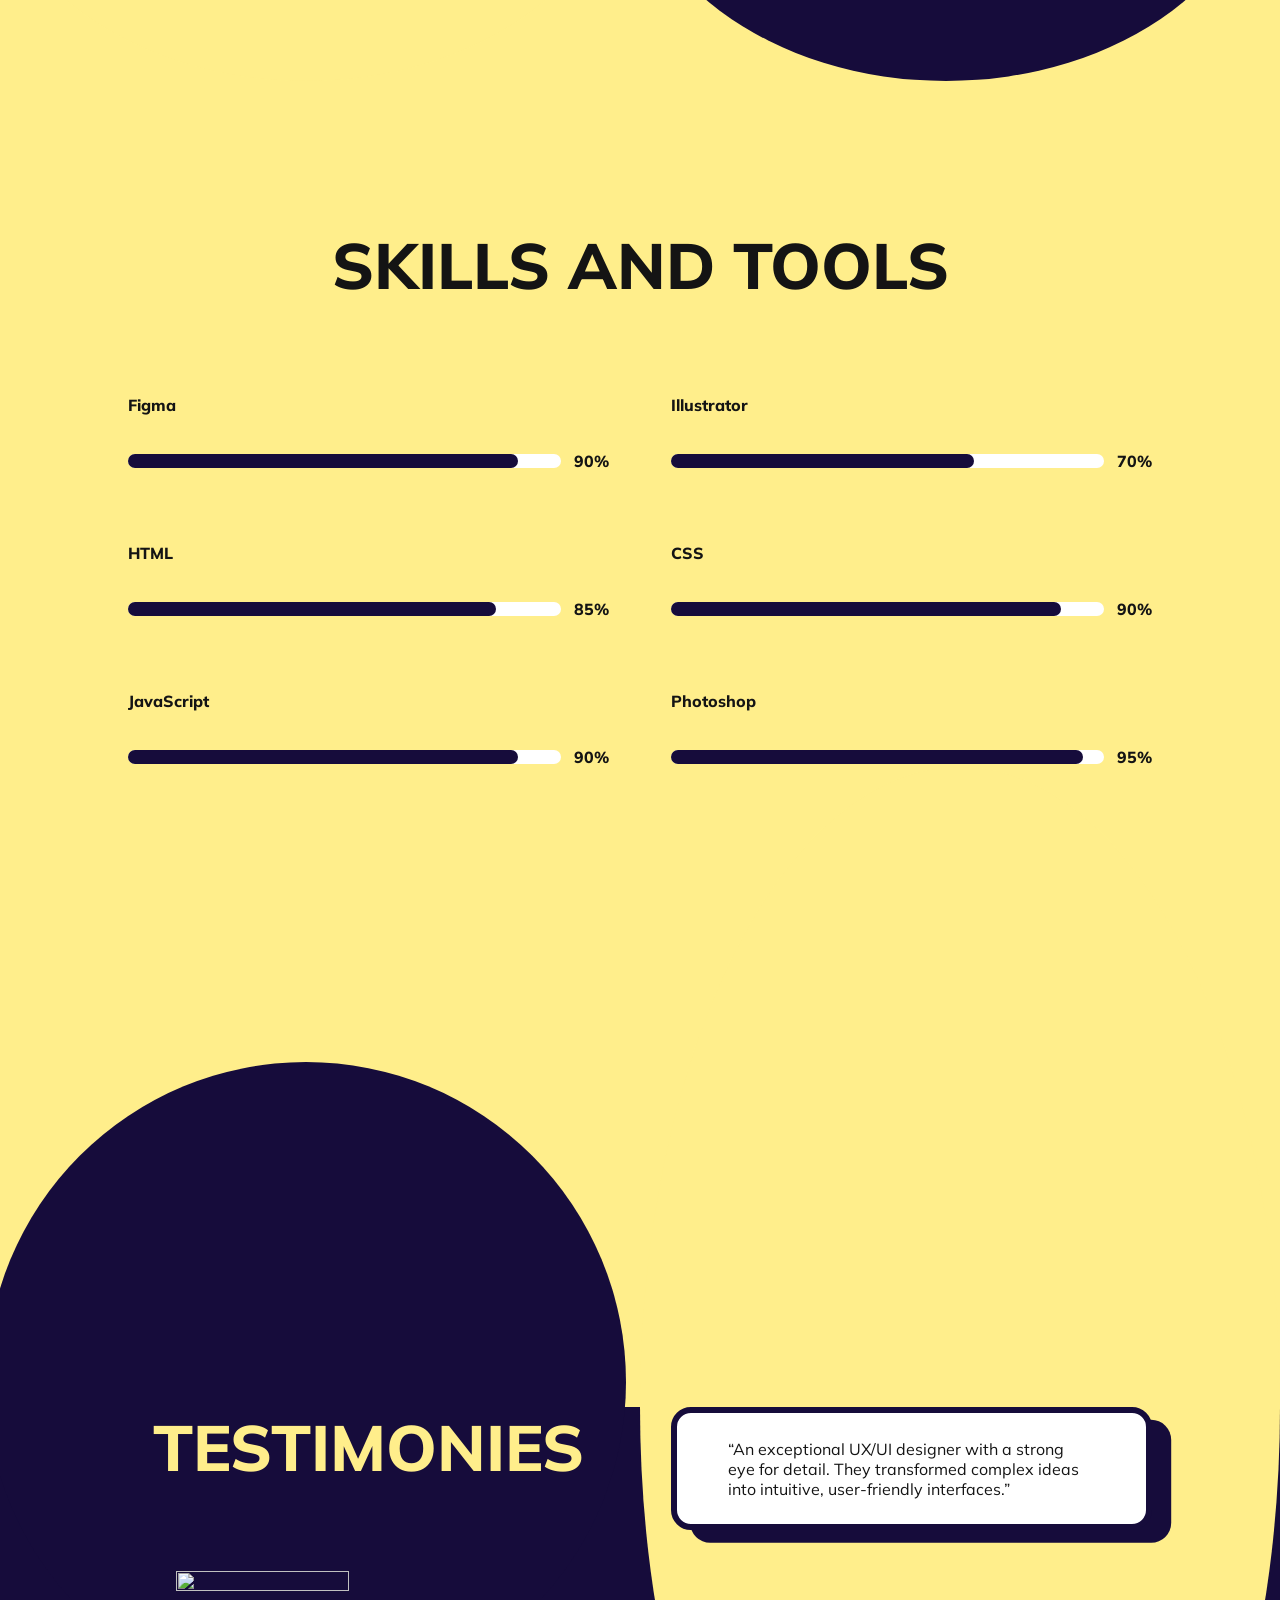
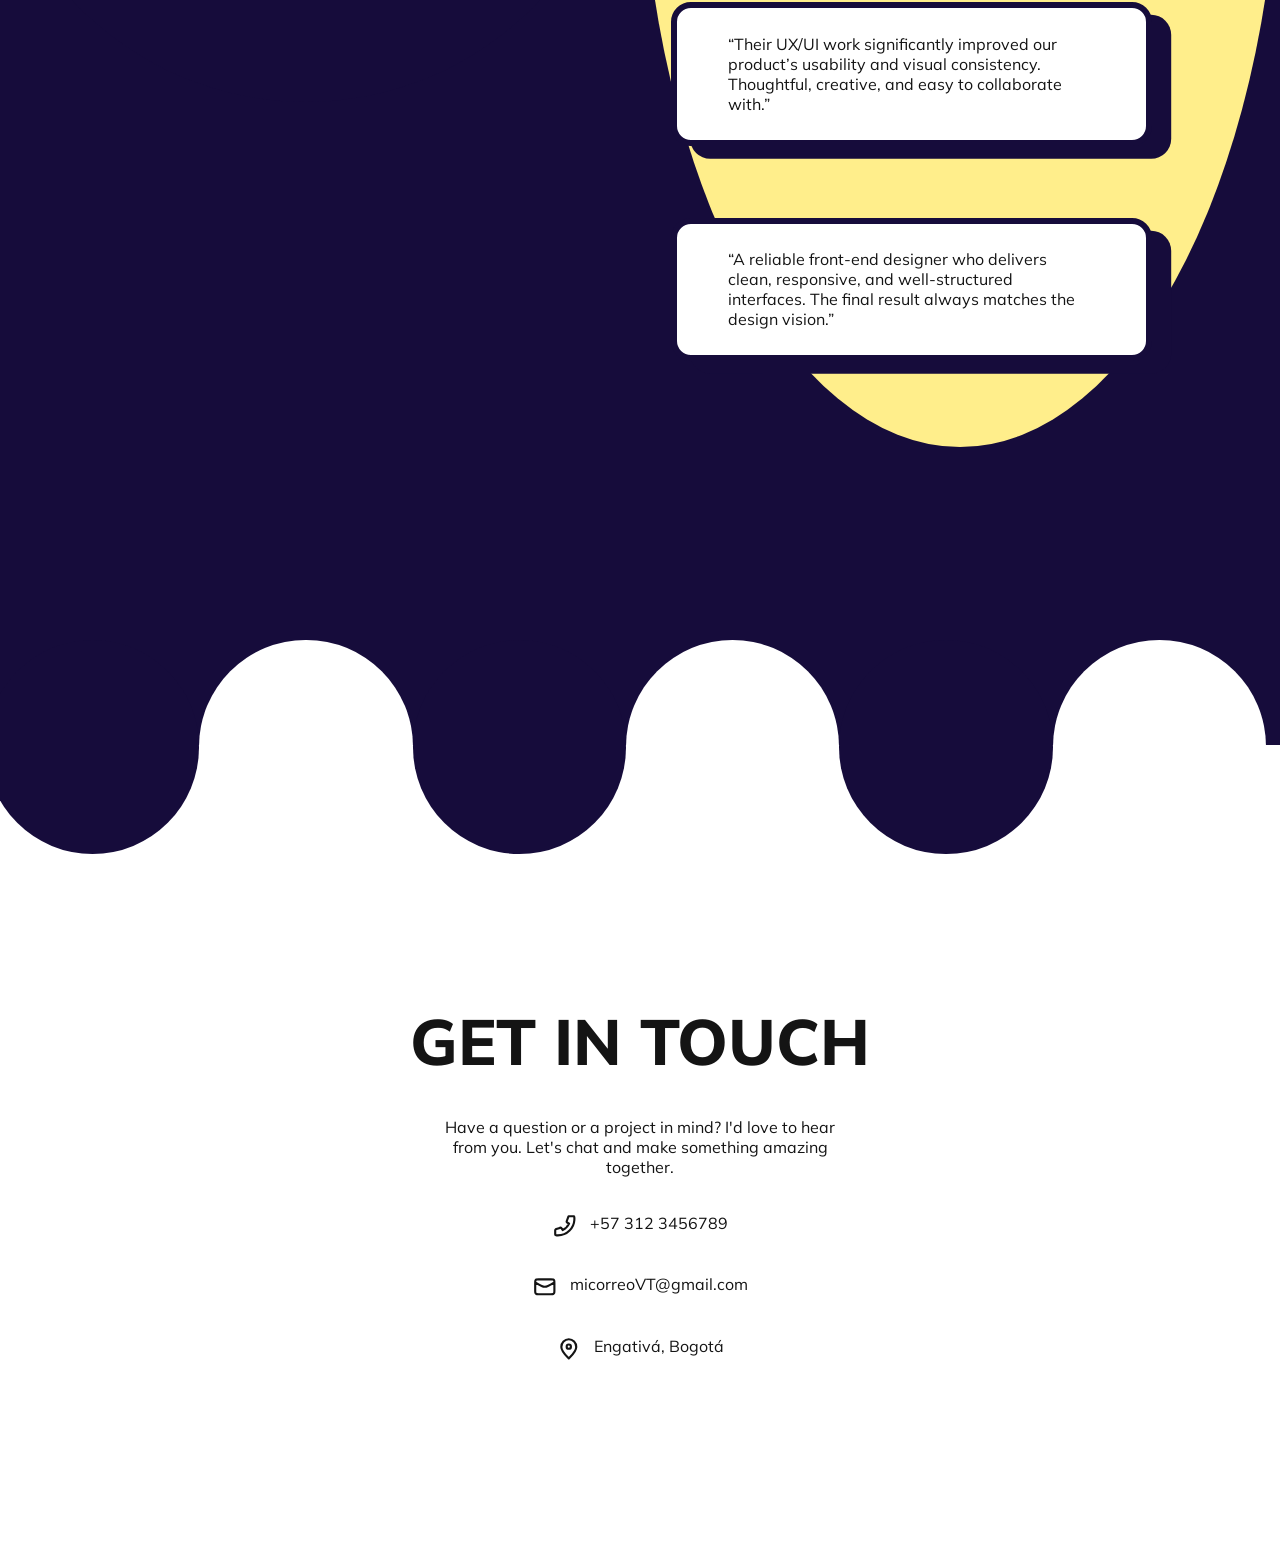
==== commit d44b9b2b: "Connected the styles with the html I fixed the link tag and wrote the correct href value" ====
--- a/index.html
+++ b/index.html
@@ -9,7 +9,7 @@
     <link rel="preconnect" href="https://fonts.googleapis.com">
     <link rel="preconnect" href="https://fonts.gstatic.com" crossorigin>
     <link href="https://fonts.googleapis.com/css2?family=Montserrat:ital,wght@0,100..900;1,100..900&family=Mulish:ital,wght@0,200..1000;1,200..1000&display=swap" rel="stylesheet">
-    <link rel="stylesheet" href="css/styles.css">
+    <link rel="stylesheet" href="estilos/styles.css">
     <title>Portafolio</title>
 </head>
 <body>
--- a/estilos/styles.css
+++ b/estilos/styles.css
@@ -0,0 +1,638 @@
+* {
+    padding: 0;
+    margin: 0;
+    color: var(--black)
+}
+
+body {
+    max-width: 100vw;
+}
+
+:root {
+  --black: #141414;
+  --main-color: #160C3B; 
+  --secondary-color: #FFEE8B;
+  --blanco: #ffffff;
+  --font-titles: "Mulish", sans-serif;
+  --font-texto: "Montserrat", sans-serif;
+}
+
+h3, h2 {
+    font-family: var(--font-titles);
+    font-weight: 1000;
+}
+
+h2 {
+    font-size: 8rem;
+}
+
+h3, .about-title {
+    font-weight: 800;
+    z-index: 15;
+    font-size: 4rem;
+}
+
+
+p, h1, a, h4, li{
+    font-family: var(--font-titles);
+    font-size: 1rem;
+    z-index: 15;
+}
+
+h4 {
+    font-size: 2rem;
+}
+
+.space-title {
+    margin-bottom: 2rem;
+}
+
+a {
+    text-decoration: none;
+}
+
+.purple {
+    background-color: var(--main-color);
+}
+
+.purple-text {
+    color: var(--main-color);
+}
+
+.yellow {
+    background-color: var(--secondary-color);
+}
+
+.yellow-text {
+    color: var(--secondary-color);
+}
+
+.blanco {
+    background-color: var(--blanco);
+}
+
+.blanco-text {
+    color: var(--blanco);
+}
+
+.italic-text {
+  font-style: italic;
+}
+
+.quote {
+    padding: 1em 2em;
+    border-radius: 20px;
+}
+
+.right-text {
+    text-align: right;
+}
+
+
+.button {
+    padding: 2vh 2vw;
+    border-radius: 8px;
+    border: none;
+    margin-top: 2vh;
+    margin-right: 1vw;
+    border: var(--blanco) 2px solid;
+}
+
+
+.button:hover {
+    background-color: var(--main-color);
+}
+
+.secondary-button:hover {
+    background-color: var(--blanco);
+}
+
+.button a:hover{
+    color: var(--blanco);
+}
+
+.secondary-button a:hover{
+    color: var(--main-color);
+}
+
+.button a {
+    font-weight: 500;
+}
+
+header, section {
+    position: relative;
+}
+
+header {
+    display: flex;
+    justify-content: space-between;
+    box-sizing: border-box;
+    max-width: 100vw;
+    padding: 20vh 10vw 16vw;
+}
+
+h1 {
+    font-size: 2rem;
+    margin-bottom: 1rem;
+    font-weight: 600;
+}
+
+.division50 {
+    width: 47%;
+    z-index: 15;
+}
+
+.img-cont {
+    display: flex;
+    justify-content: center;
+    max-height: 60vh;
+}
+
+#div-header {
+    display: flex;
+    flex-direction: column;
+    justify-content: left;
+    margin-top: 4vh;
+}
+
+nav {
+    z-index: 20;
+    position: fixed;
+    top: 0;
+    left: 0;
+    box-sizing: border-box;
+    max-width: 100vw;
+    padding: 4vh 10vw;
+}
+
+nav ul {
+    display: flex;
+    justify-content: space-between;
+    width: 80vw;
+}
+
+nav li {
+    list-style: none;
+}
+
+nav a {
+    margin-right: 1vw;
+    transition: font-size 0.2s ease-in-out;
+    text-shadow: 4px 2px 5px var(--main-color);
+}
+
+nav a:hover {
+    font-size: 1.2rem;
+}
+
+
+.circulos-cont {
+    overflow: hidden;
+    max-width: 100vw;
+    position: absolute;
+    display: flex;
+    align-items: center;
+    left: -1.1vw;
+    z-index: 10;
+}
+
+.circulos-cont-esp {
+    display: flex;
+    overflow: hidden;
+    position: absolute;
+    right: 0vw;
+    bottom: -50vw;
+    max-width: 50vw;
+    height: 100vw;
+}
+
+.hero, .testimon{
+    bottom: -8.5vw;
+}
+
+.services {
+    bottom: -20vw;
+}
+
+.about {
+    bottom: -9.4vw;
+}
+
+.work {
+    bottom: -18.75vw;
+}
+
+.skills{
+    bottom: -23vw;
+}
+
+.equal {
+    aspect-ratio: 1 / 1;
+}
+
+.light-horizontal {
+    aspect-ratio: 5 / 4;
+}
+
+.horizontal {
+    aspect-ratio: 4 / 3;
+}
+
+.ext-horizontal {
+    aspect-ratio: 2 / 1;
+}
+
+.circulo-small {
+    width: 16.7vw;
+}
+
+.circulo-medium {
+    width: 25vw;
+}
+
+.circulo-big {
+    width: 50vw;
+}
+
+.circulo-huge {
+    width: 100vw;
+    z-index: 10;
+    border-radius: 50%;
+}
+
+.circulos-cont div {
+    border-radius: 50%;
+}
+
+
+section {
+    box-sizing: border-box;
+    max-width: 100vw;
+}
+
+#services, #about {
+    display: flex;
+    flex-direction: column;
+    align-items: center;
+}
+
+#services{
+    padding: 20vw 0 0vw;
+}
+
+.tarjeta-imgen-texto {
+    max-width: 40%;
+    display: flex;
+    z-index: 15;
+    gap: 1.5vw;
+    margin-top: 6vh;
+}
+
+.tarjeta-imgen-texto svg {
+    width: 7vw;
+    height: 7vw;
+}
+
+.tarjeta-imgen-texto div {
+    display: flex;
+    flex-direction: column;
+    justify-content: space-around;
+}
+
+#cifras-seccion {
+    padding: 30vw 20vw;
+    display: flex;
+    justify-content: space-between;
+}
+
+.cifras {
+    display: flex;
+    flex-direction: column;
+    align-items: center;
+}
+
+.cifras-about-cont {
+  display: flex;
+  justify-content: space-around;
+}
+
+.number {
+    font-size: 6rem;
+    font-weight: 800;
+}
+
+.cifras-about-cont .number {
+    font-size: 4rem;
+}
+
+.cifras p {
+    font-weight: 800;
+}
+
+.cifras-title {
+    font-size: 1.6rem;
+}
+
+.cifras-about-cont .cifras p {
+    font-weight: 800;
+}
+
+.cifras-about-cont .cifras-title {
+    font-size: 1rem;
+}
+
+#abou{
+    gap: 8vh;
+    padding: 0vw 0 20vw;
+}
+
+
+#about h3{
+    max-width: 40%;
+    text-align: center;
+}
+
+#about p {
+    margin: 4vh 0 4vh;
+    max-width: 40%;
+    text-align: center;
+}
+
+.fotografia {
+    margin: 4vh 0 12vw;
+    box-sizing: border-box;
+    width: 40%;
+    border-radius: 16px;
+    display: flex;
+    justify-content: center;
+    padding: 2vw 2vw 4vw;
+    z-index: 15;
+}
+
+.fotografia img {
+    width: 100%;
+    height: auto;
+    border-radius: 16px;
+}
+
+
+#works, #skills, #testimonies, #contact, #skills-philosophy, #role, #solution {
+    box-sizing: border-box;
+    max-width: 100vw;
+    padding: 20vh 10vw;
+    display: flex;
+}
+
+
+#works, #skills, #contact{
+    flex-direction: column;
+    align-items: center;
+    gap: 10vh;
+}
+
+#skills-philosophy, #role {
+    padding: 20vw 10vw 20vw;
+   justify-content: space-between;
+}
+
+#works {
+    padding: 20vw 10vw 30vw;
+}
+
+#skills {
+    padding: 30vw 10vw 50vw;
+}
+
+#testimonies {
+    padding: 0 10vw 30vw;
+}
+
+
+#contact {
+    padding: 20vw 10vw 20vh;
+}
+
+#solution {
+    padding: 20vw 10vw 25vw;
+}
+
+#role {
+    padding: 0vw 10vw 20vw;
+}
+
+.container-cards {
+    margin-top: 8vh;
+    display: flex;
+    gap: 8vh;
+    width: 100%;
+}
+
+.card {
+    display: flex;
+    flex-direction: column;
+    gap: 4vh;
+    align-items: end;
+    width: 33%;
+    transition: transform 0.2s ease-in-out;
+}
+
+.left {
+    align-items: start;
+}
+
+.card:hover {
+    transform: scale(1.03);
+}
+
+.card h4, .card p {
+    width: 100%;
+}
+
+.img-card {
+    width: 100%;
+    aspect-ratio: 4 / 5;
+    object-fit: contain;
+    margin-bottom: 2vh;
+    border-radius: 16px;
+}
+
+.card-tag {
+    display: inline-block;
+    padding: 8px;
+    font-size: 12px;
+    font-weight: 800;
+    max-width: fit-content;
+    border-radius: 8px;
+    box-sizing: border-box;
+}   
+
+.card a svg{
+    width: 2vw;
+    aspect-ratio: 1 / 1;
+}
+
+ #contact svg {
+    height: 2vw;
+}
+
+.card a{
+    gap: 1vw;
+    display: inline-flex;
+    align-items: center;
+}
+
+.container-barras, .container-barras-about {
+    display: flex;
+    flex-wrap: wrap;
+}
+
+.container-barras {
+    justify-content: space-between;
+    width: 100%;
+    gap: 8vh 0;
+}
+
+.container-barras-about {
+    gap: 4vh 0;
+
+}
+
+.barra {
+    display: flex;
+    flex-direction: column;
+    gap: 4vh 0;
+    z-index: 15;
+}
+
+.container-barras-about .barra {
+   width: 100%;
+    gap: 2vh 0;
+}
+
+.barra p {
+    font-weight: 800;
+}
+
+.container-barras-estado {
+    display: flex;
+    align-items: center;
+    gap: 1vw;
+}
+
+.container-barras-estado div {
+    width: 100%;
+    background-color: var(--blanco);
+    border-radius: 10px;
+    height: 1.5vh;
+}
+
+.container-barras-estado div div {
+    background-color: var(--main-color);
+}
+
+#barra-figma, #barra-js, #barra-css {
+    width: 90%
+}
+
+#barra-illustrator {
+    width: 70%;
+}
+
+#barra-html {
+    width: 85%;
+}
+
+#barra-photoshop {
+    width: 95%;
+}
+
+#testimonies {
+ justify-content: space-between;
+}
+
+.container-testimonies {
+    display: flex;
+    flex-direction: column;
+    gap: 8vh;
+}
+
+.testimonies {
+    border: var(--main-color) 6px solid;
+    border-radius: 20px;
+    padding: 2vw 4vw;
+    box-shadow: 1.5vw 1vw var(--main-color);
+}
+
+#testimonies img {
+    margin-left: 10%;
+    padding-top: 10%;
+    width: 60%;
+    aspect-ratio: 1 / 1;
+}
+
+#testimonies h3 {
+    width: 100%;
+    text-align: center;
+    margin-bottom: 4vh;
+}
+
+#contact {
+    gap: 4vh;
+}
+
+.mini {
+    max-width: 40%;
+    text-align: center;
+}
+
+.contacto-icono {
+    display: flex;
+    gap: 1vw;
+}
+
+
+
+#role .division50 {
+    display: flex;
+    flex-direction: column;
+    gap: 4vh;
+}
+
+#role ul {
+    list-style-type: "✔ ";
+}
+
+#role li {
+    list-style-position: inside;
+}
+
+
+#solution {
+    display: grid;
+    grid-template: auto / repeat(3, 1fr);
+    column-gap: 4vw;
+    align-items: center;
+}
+
+.all-height {
+    height: 100%;
+    z-index: 15;
+}
+
+#solution .quote {
+    display: inline-flex;
+    flex-direction: column;
+    gap: 2rem;
+}
+
+#solution .quote::after {
+    content: " - User interview insight";
+    font-weight: bold;
+    font-size: 12px;
+    
+}
+
+.right-align {
+    gap: 2vw;
+    justify-content: right;
+}
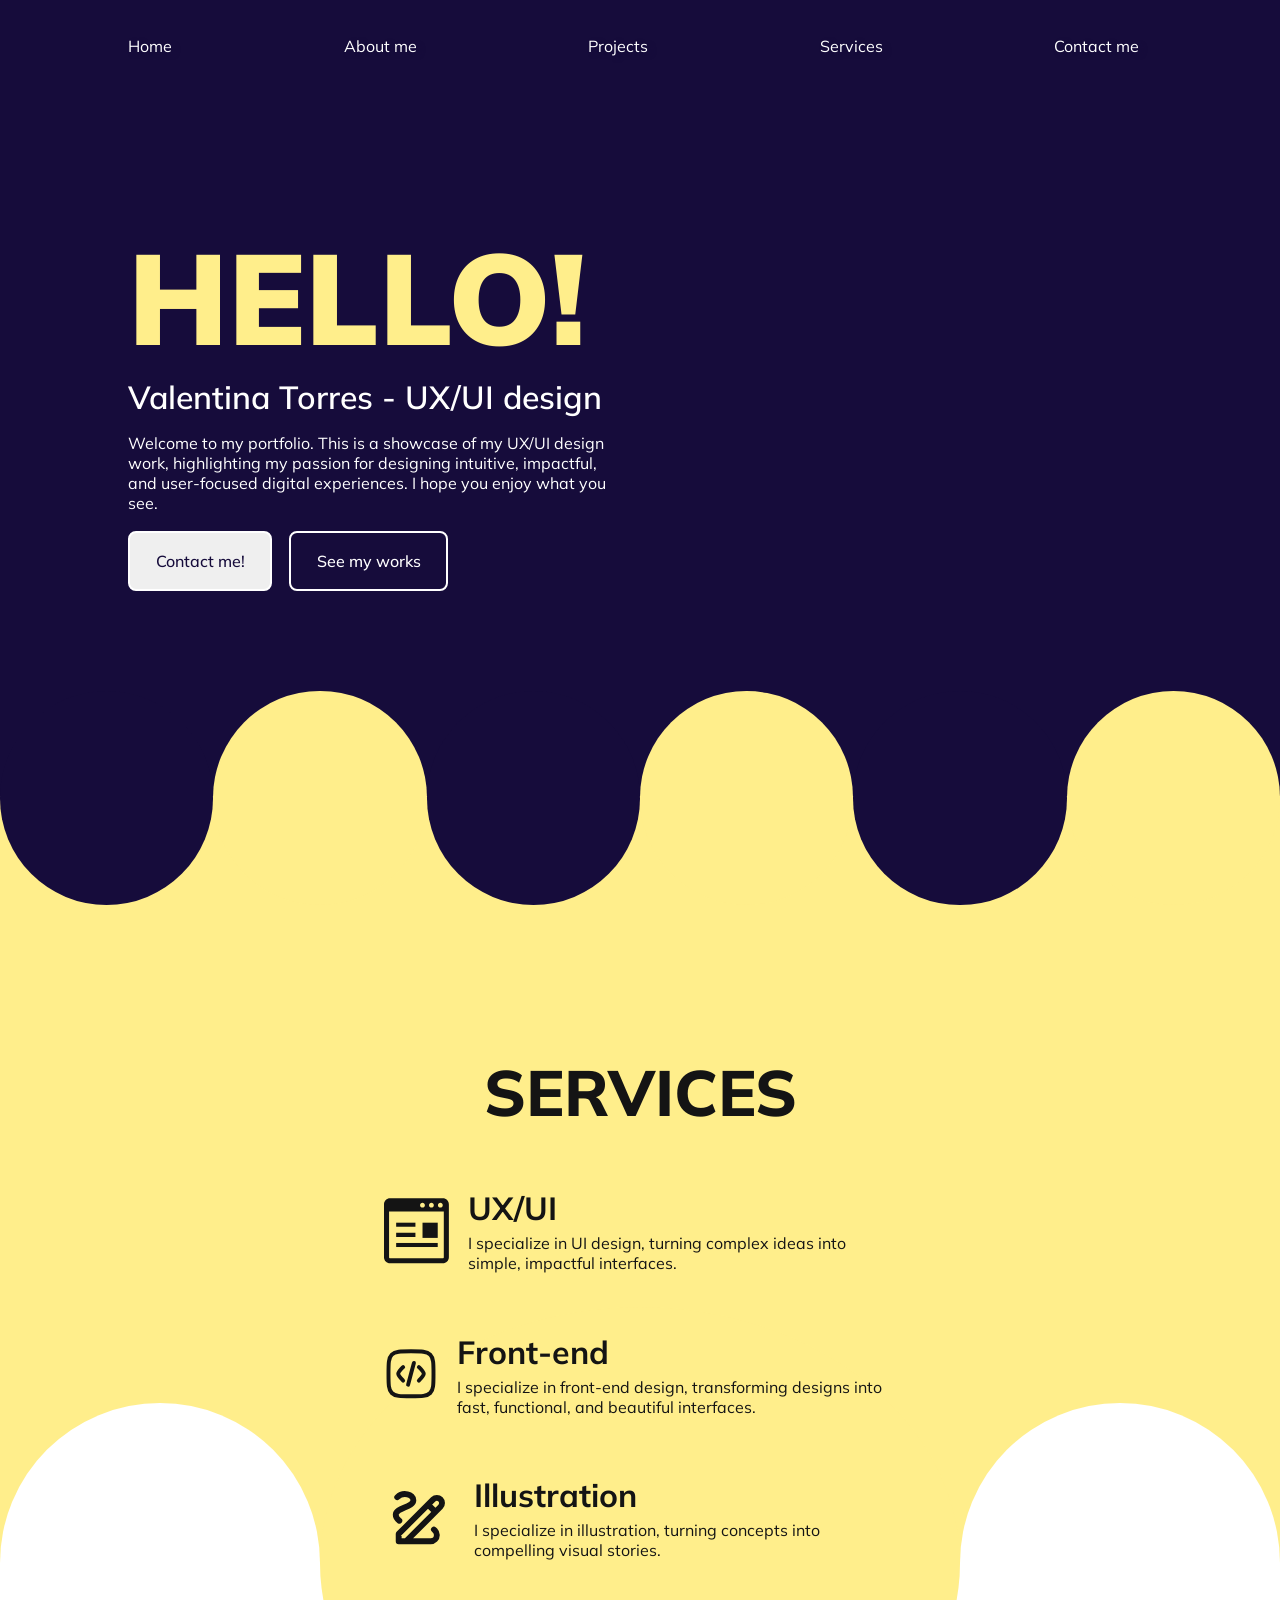
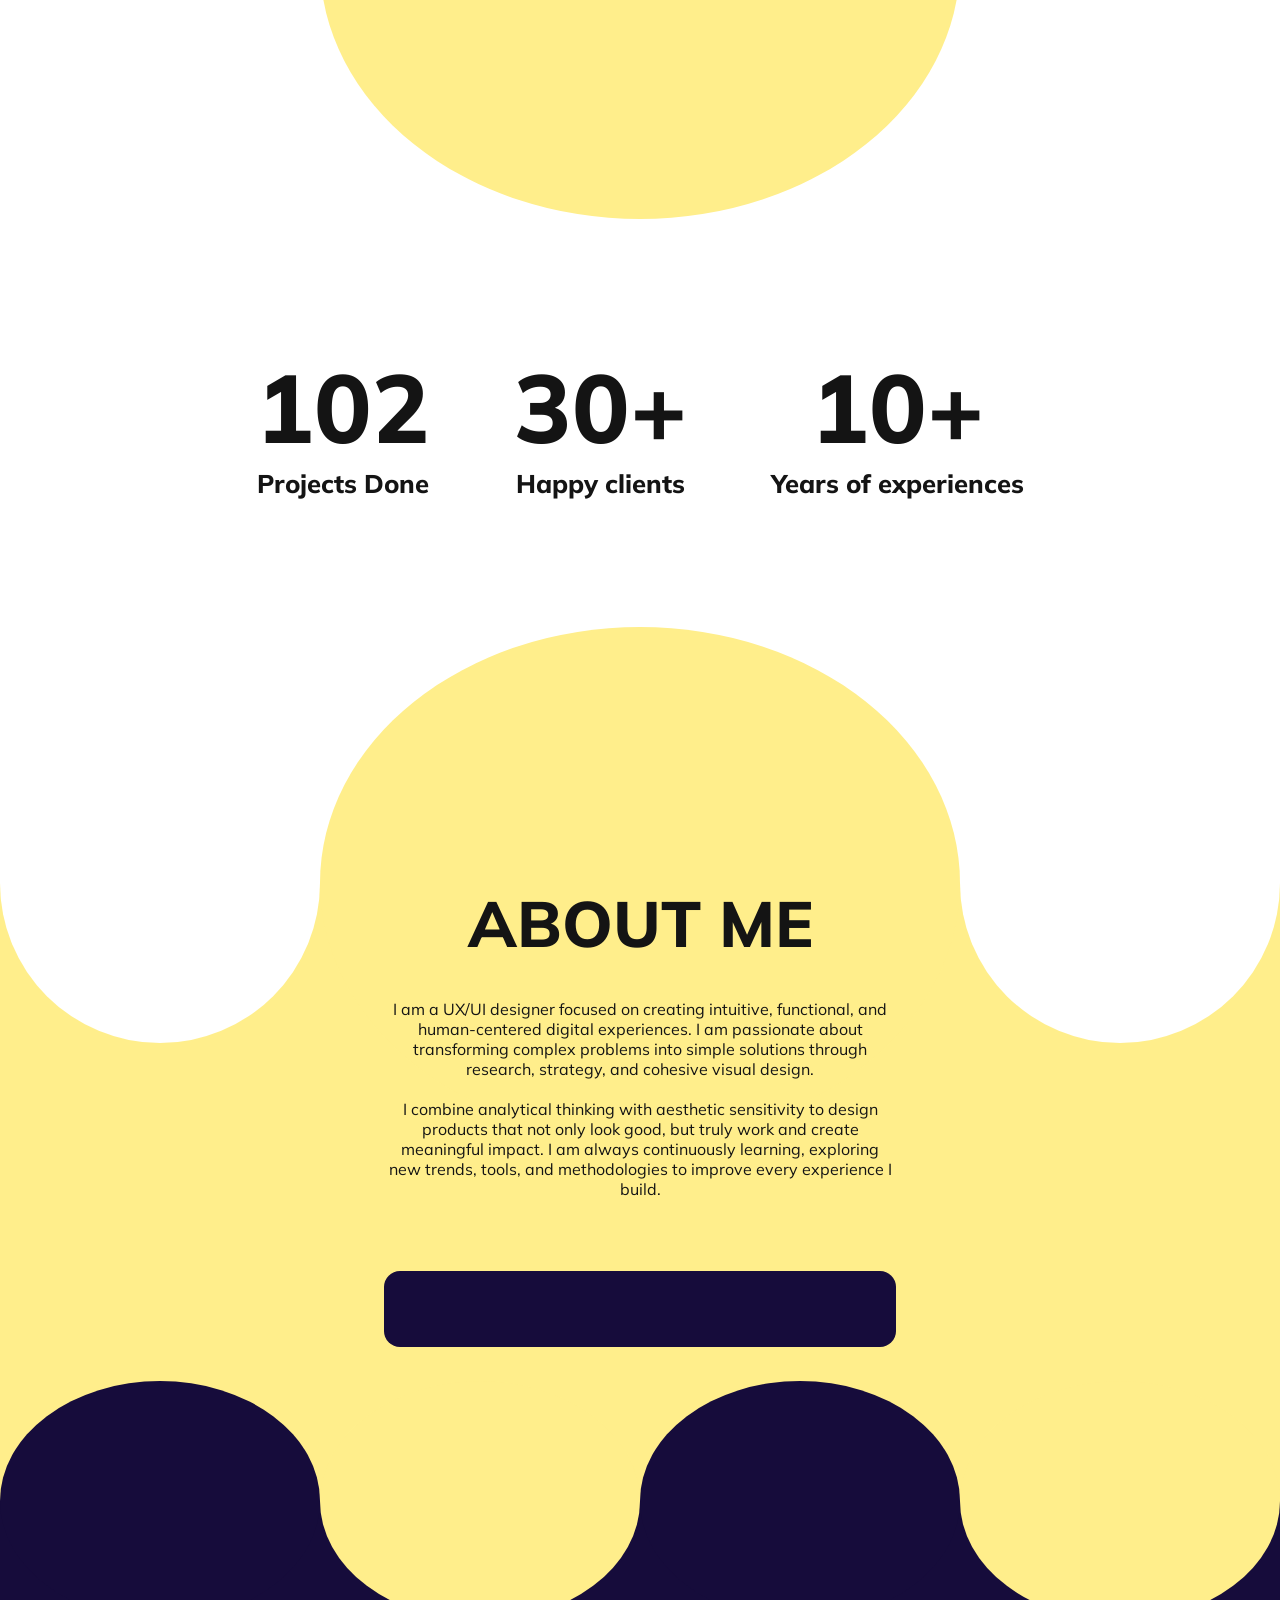
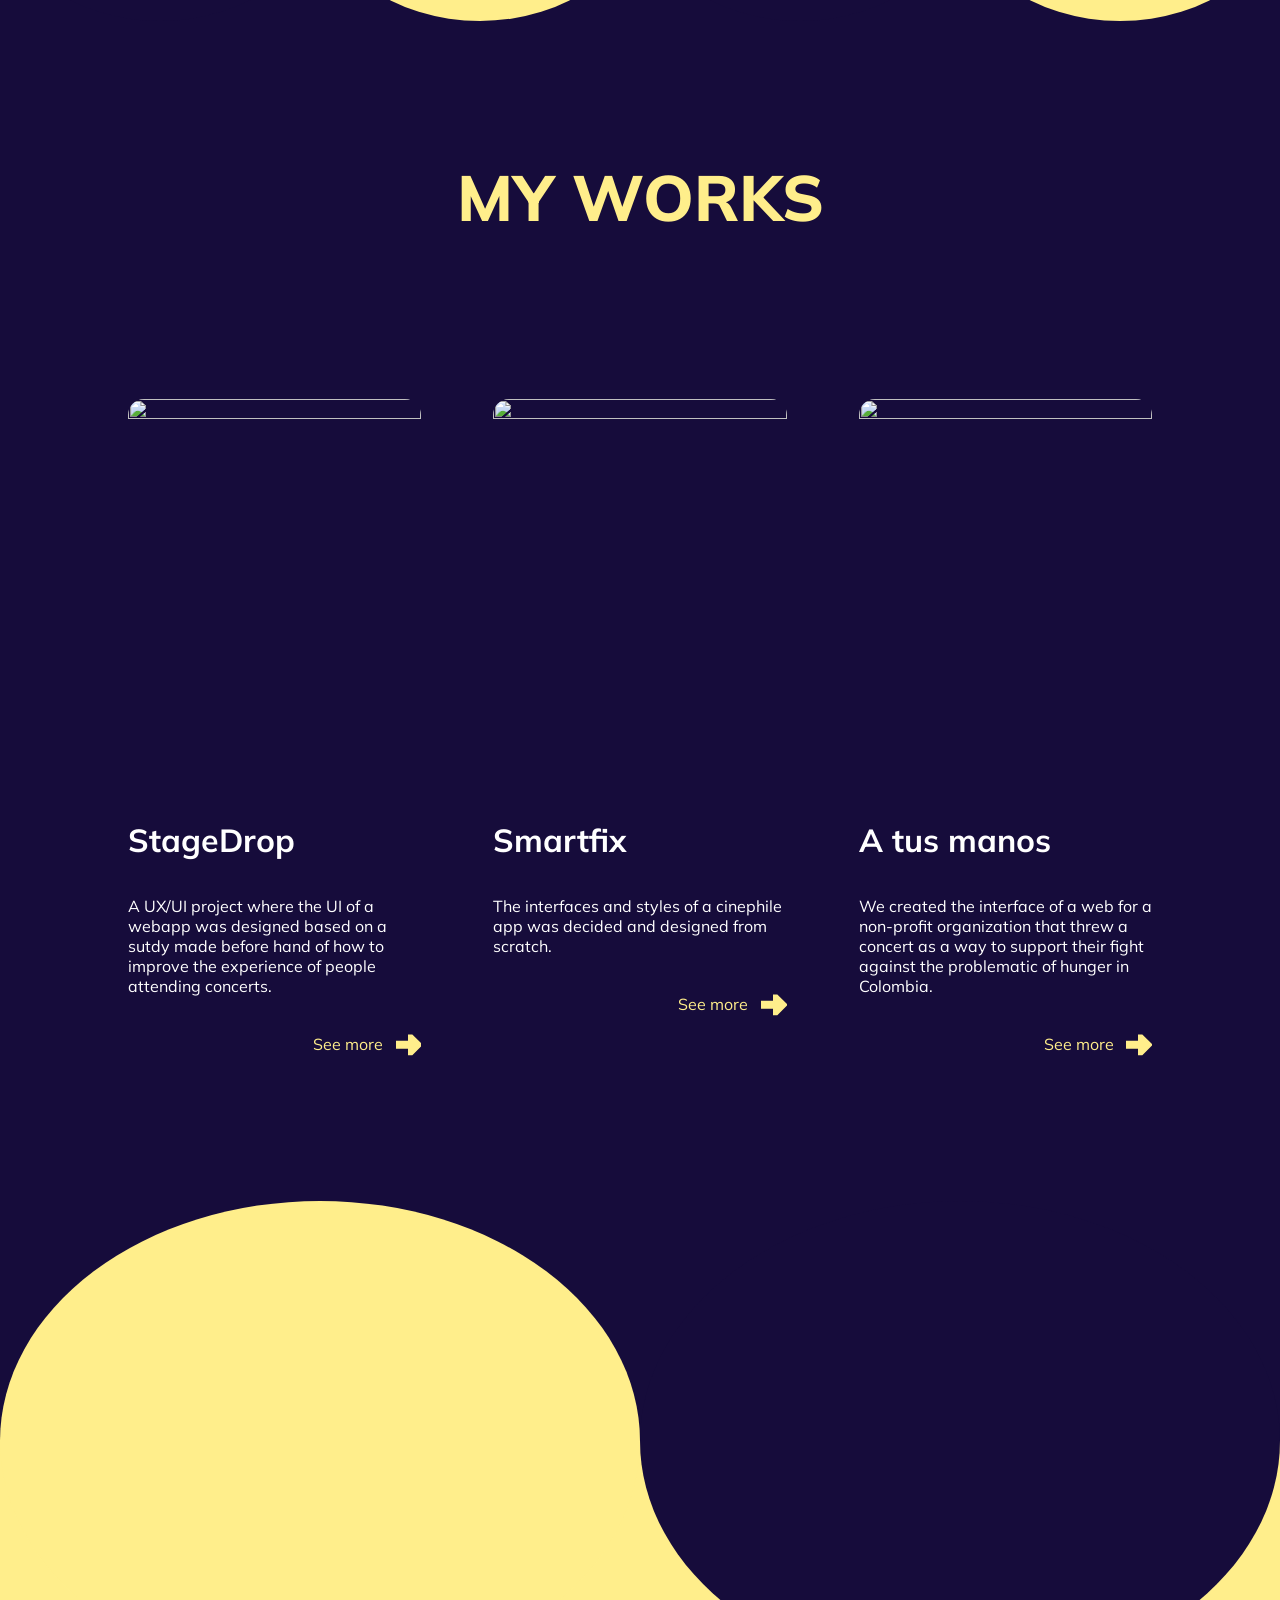
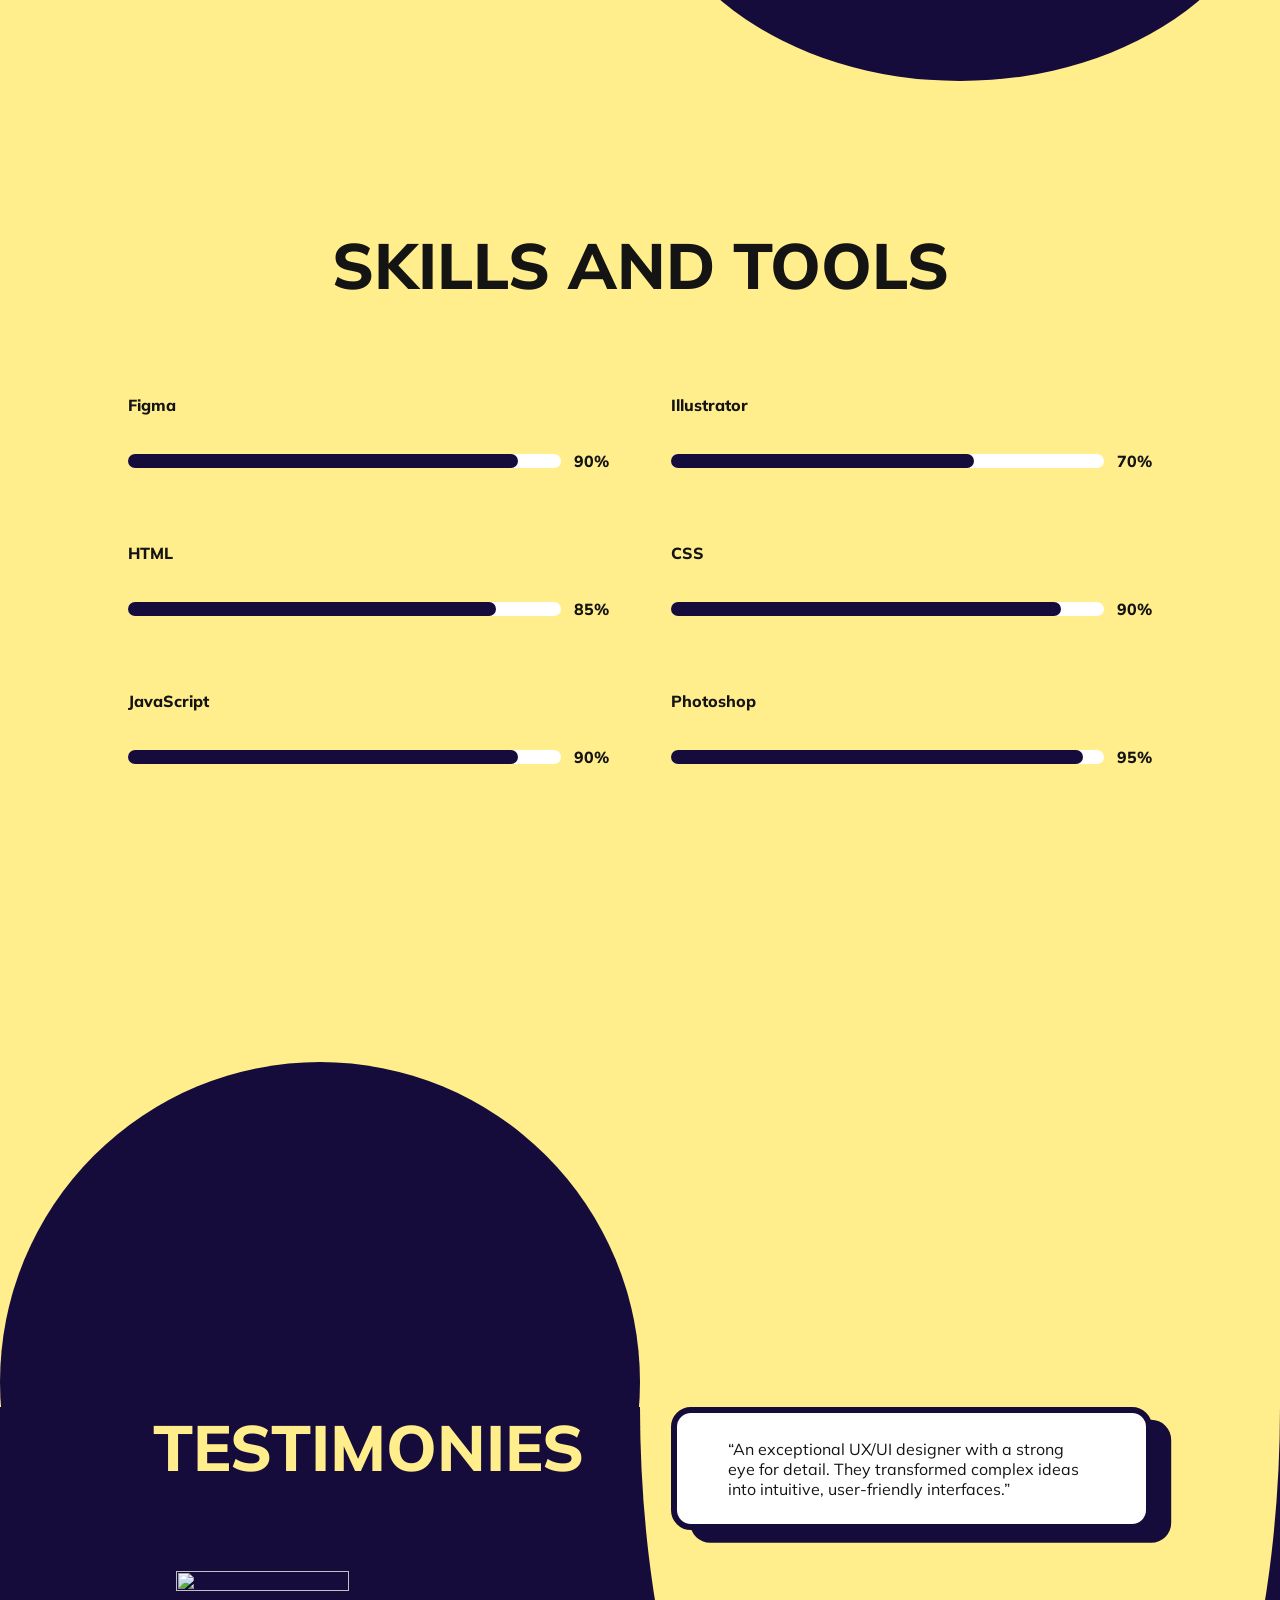
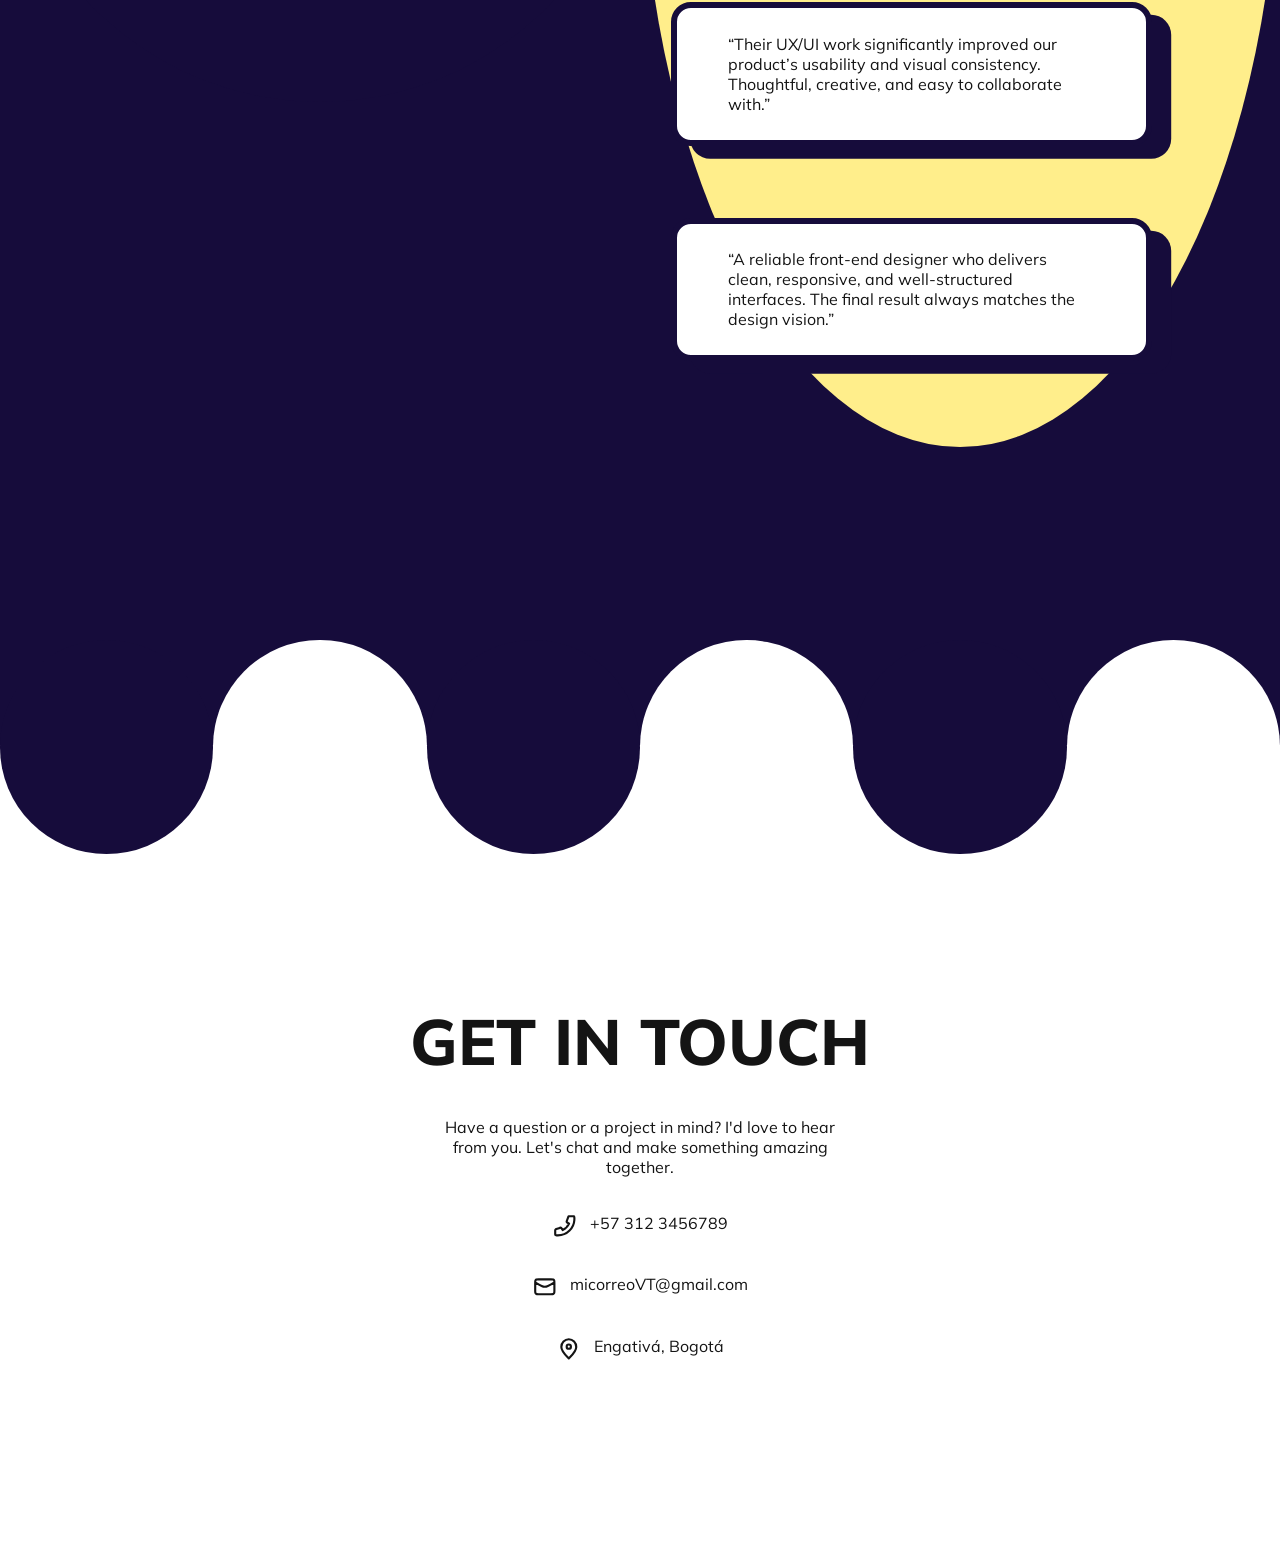
==== commit 148d3db9: "Menu button working The styles for the smartphone screen was added and a script that allows the menu" ====
--- a/index.html
+++ b/index.html
@@ -36,10 +36,11 @@
             <div class="circulo-small equal yellow"></div>
         </div>
     </header>
-    <nav>
-        <ul>
-            <li><a href="https://codepen.io/valentinaTO127/full/ogLQdZZ" class="blanco-text">Home</a></li>
-            <li><a href="https://codepen.io/valentinaTO127/pen/XJjWjed" class="blanco-text">About me</a></li>
+    <nav id="nav">
+        <img id="menu-img" src="./multimedia/menu.png">
+        <ul id="lista-nav">
+            <li><a href="index.html" class="blanco-text">Home</a></li>
+            <li><a href="./paginas/aboutme.html" class="blanco-text">About me</a></li>
             <li><a href="#works" class="blanco-text">Projects</a></li>
             <li><a href="#services" class="blanco-text">Services</a></li>
             <li><a href="#contact" class="blanco-text">Contact me</a></li>
@@ -116,19 +117,19 @@
                 <img src="https://i.postimg.cc/MGFvVWfh/Group-152.png" alt="" class="img-card">
                 <h4 class="blanco-text">StageDrop</h4>
                 <p class="blanco-text">A UX/UI project where the UI of a webapp was designed based on a sutdy made before hand of how to improve the experience of people attending concerts.</p>
-                <a href="https://codepen.io/valentinaTO127/pen/gbwpqaz" class="yellow-text">See more <svg viewBox="0 0 16 16" fill="none" xmlns="http://www.w3.org/2000/svg" stroke="#FFEE8B"><g id="SVGRepo_bgCarrier" stroke-width="0"></g><g id="SVGRepo_tracerCarrier" stroke-linecap="round" stroke-linejoin="round"></g><g id="SVGRepo_iconCarrier"> <path d="M8 6L8 2L10 2L16 8L10 14L8 14L8 10L-1.74845e-07 10L-3.01991e-07 6L8 6Z" fill="#FFEE8B"></path> </g></svg></a>
+                <a href="./paginas/template.html" class="yellow-text">See more <svg viewBox="0 0 16 16" fill="none" xmlns="http://www.w3.org/2000/svg" stroke="#FFEE8B"><g id="SVGRepo_bgCarrier" stroke-width="0"></g><g id="SVGRepo_tracerCarrier" stroke-linecap="round" stroke-linejoin="round"></g><g id="SVGRepo_iconCarrier"> <path d="M8 6L8 2L10 2L16 8L10 14L8 14L8 10L-1.74845e-07 10L-3.01991e-07 6L8 6Z" fill="#FFEE8B"></path> </g></svg></a>
             </div>
             <div class="card">
                 <img src="https://i.postimg.cc/TYJ1QjW5/Group-153.png" alt="" class="img-card">
                 <h4 class="blanco-text">Smartfix</h4>
                 <p class="blanco-text">The interfaces and styles of a cinephile app was decided and designed from scratch.</p>
-                <a href="https://codepen.io/valentinaTO127/pen/gbwpqaz" class="yellow-text">See more <svg viewBox="0 0 16 16" fill="none" xmlns="http://www.w3.org/2000/svg" stroke="#FFEE8B"><g id="SVGRepo_bgCarrier" stroke-width="0"></g><g id="SVGRepo_tracerCarrier" stroke-linecap="round" stroke-linejoin="round"></g><g id="SVGRepo_iconCarrier"> <path d="M8 6L8 2L10 2L16 8L10 14L8 14L8 10L-1.74845e-07 10L-3.01991e-07 6L8 6Z" fill="#FFEE8B"></path> </g></svg></a>
+                <a href="./paginas/template.html" class="yellow-text">See more <svg viewBox="0 0 16 16" fill="none" xmlns="http://www.w3.org/2000/svg" stroke="#FFEE8B"><g id="SVGRepo_bgCarrier" stroke-width="0"></g><g id="SVGRepo_tracerCarrier" stroke-linecap="round" stroke-linejoin="round"></g><g id="SVGRepo_iconCarrier"> <path d="M8 6L8 2L10 2L16 8L10 14L8 14L8 10L-1.74845e-07 10L-3.01991e-07 6L8 6Z" fill="#FFEE8B"></path> </g></svg></a>
             </div>
             <div class="card">
                 <img src="https://i.postimg.cc/m23yx2Dc/Group-157.png" alt="" class="img-card">
                 <h4 class="blanco-text">A tus manos</h4>
                 <p class="blanco-text">We created the interface of a web for a non-profit organization that threw a concert as a way to support their fight against the problematic of hunger in Colombia.</p>
-                <a href="https://codepen.io/valentinaTO127/pen/gbwpqaz" class="yellow-text">See more <svg viewBox="0 0 16 16" fill="none" xmlns="http://www.w3.org/2000/svg" stroke="#FFEE8B"><g id="SVGRepo_bgCarrier" stroke-width="0"></g><g id="SVGRepo_tracerCarrier" stroke-linecap="round" stroke-linejoin="round"></g><g id="SVGRepo_iconCarrier"> <path d="M8 6L8 2L10 2L16 8L10 14L8 14L8 10L-1.74845e-07 10L-3.01991e-07 6L8 6Z" fill="#FFEE8B"></path> </g></svg></a>
+                <a href="./paginas/template.html" class="yellow-text">See more <svg viewBox="0 0 16 16" fill="none" xmlns="http://www.w3.org/2000/svg" stroke="#FFEE8B"><g id="SVGRepo_bgCarrier" stroke-width="0"></g><g id="SVGRepo_tracerCarrier" stroke-linecap="round" stroke-linejoin="round"></g><g id="SVGRepo_iconCarrier"> <path d="M8 6L8 2L10 2L16 8L10 14L8 14L8 10L-1.74845e-07 10L-3.01991e-07 6L8 6Z" fill="#FFEE8B"></path> </g></svg></a>
             </div>
         </div>
 
@@ -214,5 +215,37 @@
             <p>Engativá, Bogotá</p>
         </div>
     </section>
+
+    <script>
+        //DOM elements
+        const menuButton = document.getElementById("menu-img");
+        const listaNav = document.getElementById("lista-nav");
+        const nav = document.getElementById("nav");
+
+        //Defines the status of the nav in smartphones
+        let active = false;
+
+        document.addEventListener("click", function(event) {
+            active == false? active = true : active = false;
+
+             //Nav changer and checking on the screen size
+            document.documentElement.clientWidth && window.innerWidth <= 600 ? change(active): active == false;
+                  
+        });
+
+        function change(status) {
+            //changes in styles
+            if (status) {
+                menuButton.style.display = "none";
+                listaNav.style.display = "flex";
+                nav.style.backgroundColor = "#ffffff";
+            } else {
+                menuButton.style.display = "block";
+                listaNav.style.display = "none";
+                nav.style.backgroundColor = "#ffffff00";
+            }
+            
+        }
+    </script>
 </body>
 </html>
--- a/estilos/styles.css
+++ b/estilos/styles.css
@@ -165,6 +165,13 @@
     padding: 4vh 10vw;
 }
 
+#menu-img {
+    display: none;
+    padding: 8px;
+    background-color: var(--main-color);
+    border-radius:10px;
+}
+
 nav ul {
     display: flex;
     justify-content: space-between;
@@ -192,7 +199,7 @@
     position: absolute;
     display: flex;
     align-items: center;
-    left: -1.1vw;
+    left: 0vw;
     z-index: 10;
 }
 
@@ -635,4 +642,216 @@
 .right-align {
     gap: 2vw;
     justify-content: right;
-}+}
+
+img {
+    max-width: 100%;
+    max-height: 100%;
+}
+
+
+
+@media  screen and (max-width: 600px) {
+    h2 {
+        font-size: 5rem;
+    }
+
+    h1 {
+        font-size: 2rem;
+    }
+
+    h3, h4 {
+        font-size: 2rem ;
+    }
+
+    p {
+        font-size: 1rem;
+    }
+
+    #menu-img {
+        display: block;
+        max-height: 3vh;
+        max-width: 8vw;
+    }
+
+    nav {
+        padding-left: 8vw;
+    }
+
+    nav ul {
+        display: none;
+        flex-direction: column;
+        gap: 24px;
+        padding-top: 24px;
+        padding-bottom: 100vh;
+    }
+
+    nav .blanco-text {
+        color: var(--main-color);
+        text-shadow: none;
+    }
+
+    header, #cifras-seccion {
+        flex-direction: column;
+        gap: 4vh;
+        padding: 10vh 8vw;
+    }
+
+    .division50 {
+        width: 100%;
+    }
+
+    .button {
+        padding: 2vh;
+    }
+
+    header .division50 img {
+        width: 80%;
+    }
+
+    #about h3, .tarjeta-imgen-texto, #about p, .fotografia, .mini {
+        max-width: 92%;
+        width: 92%;
+    }
+
+    .tarjeta-imgen-texto {
+        gap: 4vw;
+    }
+
+    .tarjeta-imgen-texto svg {
+        width: 20%;
+        height: auto;
+    }
+
+    .tarjeta-imgen-texto div {
+        width: 80%; 
+    }
+
+    .cifras-title {
+        font-size: 1.6rem;
+        width:60%;
+        text-align: center;
+    }
+
+    .fotografia {
+        padding: 6vw 6vw 12vw;
+    }
+
+    .fotografia img, .fotografia, .testimonies {
+        border-radius: 12px;
+    }
+
+    #works {
+        gap: 4vh;
+    }
+
+    #works, #skills-philosophy, #solution, #role {
+        padding: 20vw 8vw;
+    }
+
+    .container-cards, #testimonies, #skills-philosophy, #role {
+        flex-direction: column;
+        align-items: center;
+    }
+
+    .card {
+        gap: 2vh;
+        width: 92%;
+    }
+
+    #skills {
+        gap: 6vh;
+    }
+
+    .container-barras, .container-testimonies {
+        gap: 4vh;
+    }
+
+    .barra {
+        gap: 2vh;
+    }
+
+    .testimonies {
+        padding: 2vh;
+    }
+
+    .testimonies p {
+        text-align: center;
+    }
+
+    #testimonies img {
+        margin: 0 0 4vh;
+        padding: 0 30%;
+        width: 40%;
+        aspect-ratio: 1 / 1;
+    }
+
+    #contact {
+        padding: 20vw 8vw;
+    }
+
+    .contacto-icono {
+        display: flex;
+        justify-content: center;
+    }
+
+    #contact svg {
+        height: 4vh;
+        width: auto;
+    }
+
+    .about-title {
+        font-size: 3rem;
+    }
+
+    #skills-philosophy, #solution, #role {
+        gap: 16vh;
+    }
+
+    #skills-philosophy br{
+        display: none;
+    }
+
+    .cifras-about-cont {
+        margin-top: 4vh;
+        flex-wrap: wrap;
+    }
+
+    #solution {
+        display: flex;
+        flex-direction: column;
+        align-items: center;
+    }
+
+    .all-height h4 {
+        margin-bottom: 4vh;
+    }
+
+    .container-quote {
+        display: flex;
+        justify-content: center;
+    }
+
+    .quote {
+        text-align: center;
+        padding: 2vh;
+        border-radius: 12px;
+        width: 80%;
+    }
+
+    #role .division50{
+        gap: 4vh;
+    }
+    
+    #role .cifras-about-cont {
+        margin-top: 0vh;
+    }
+
+    .right-align {
+        gap: 4vh;
+    }
+
+    .no-space {
+        gap: 0;
+    }
+}
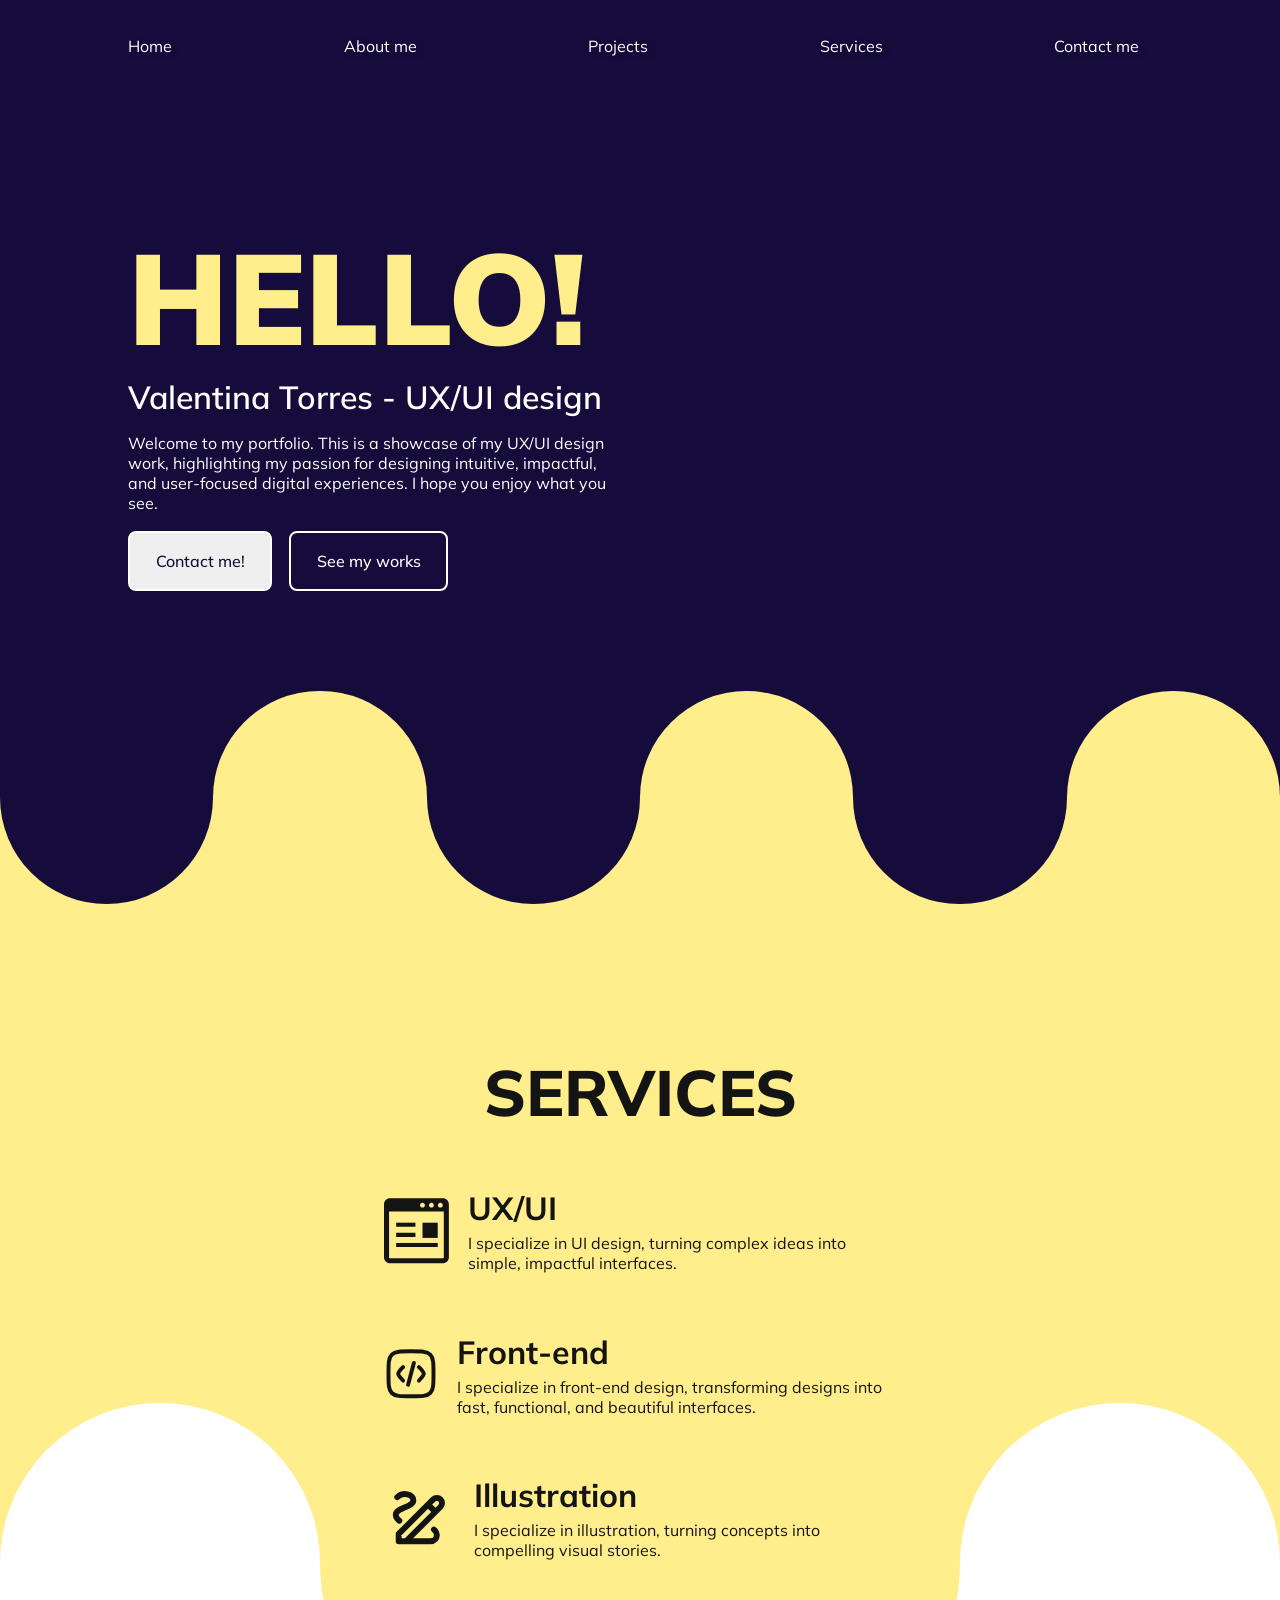
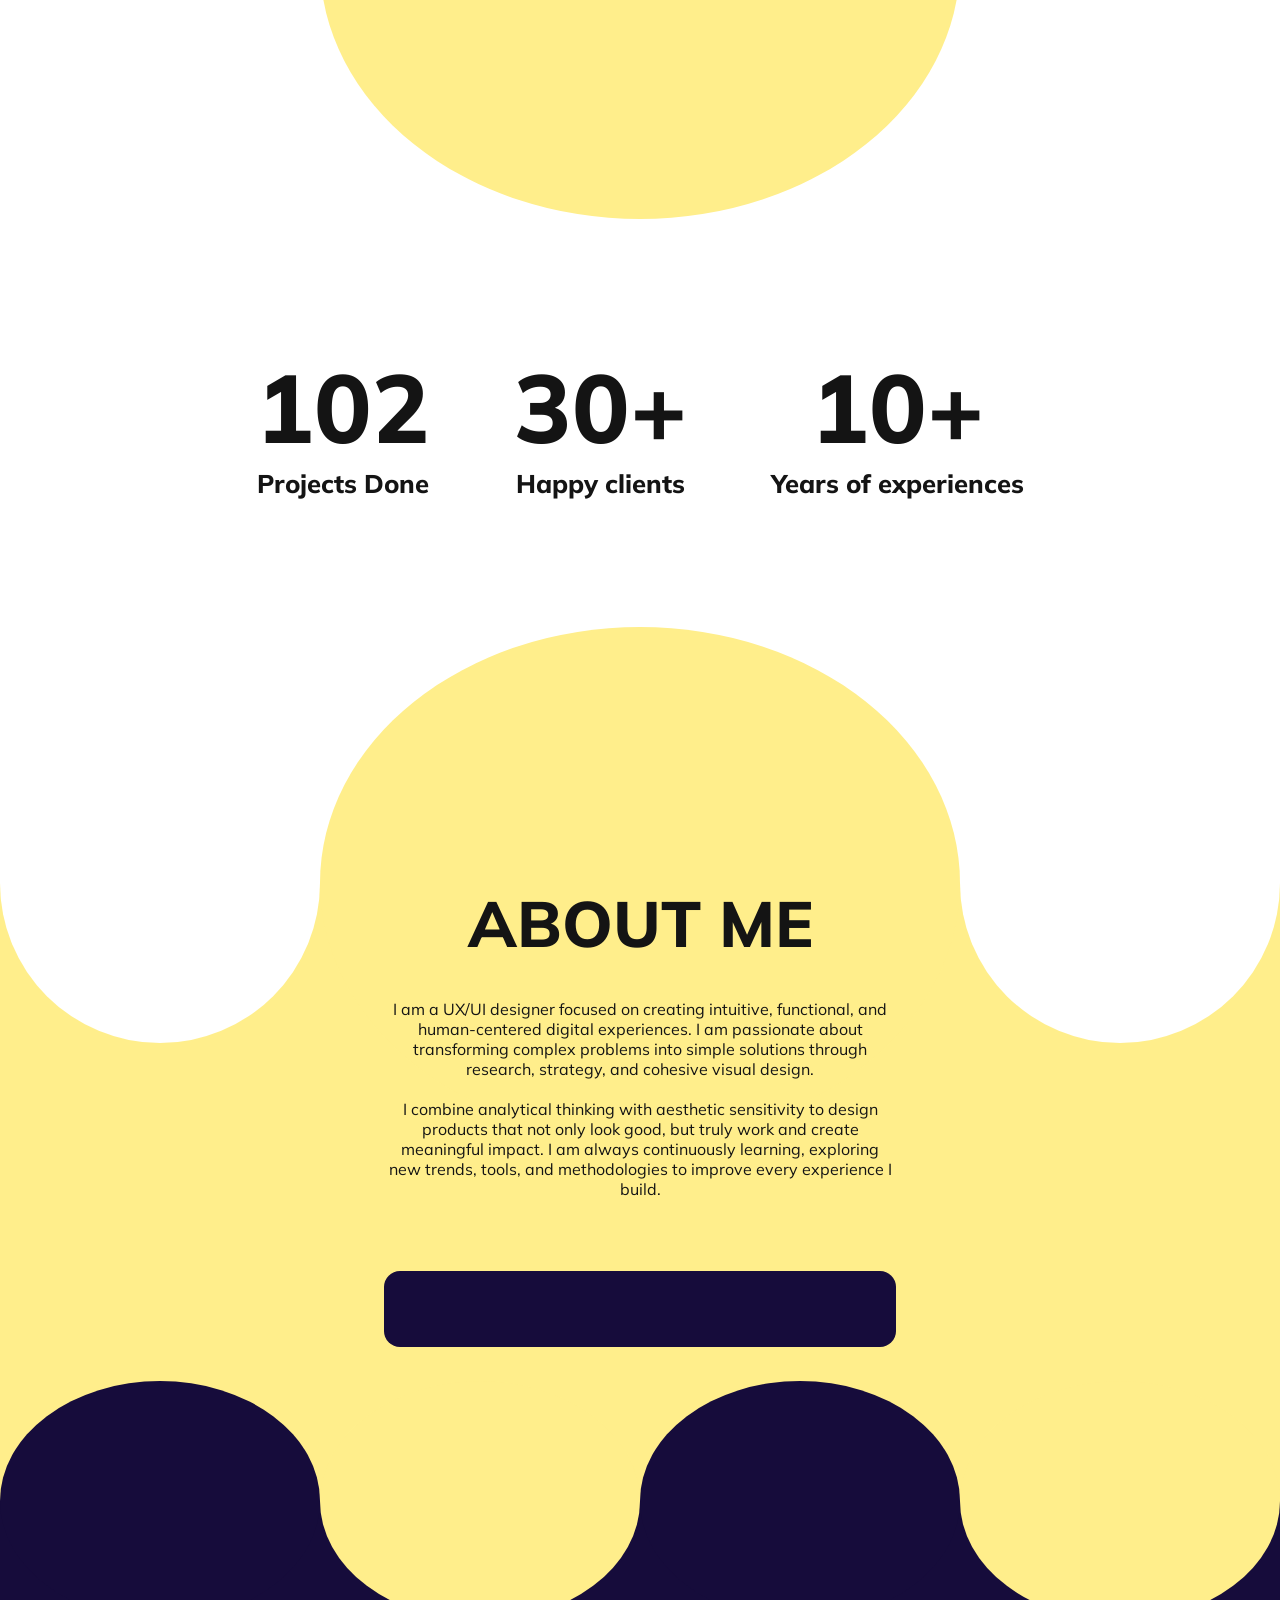
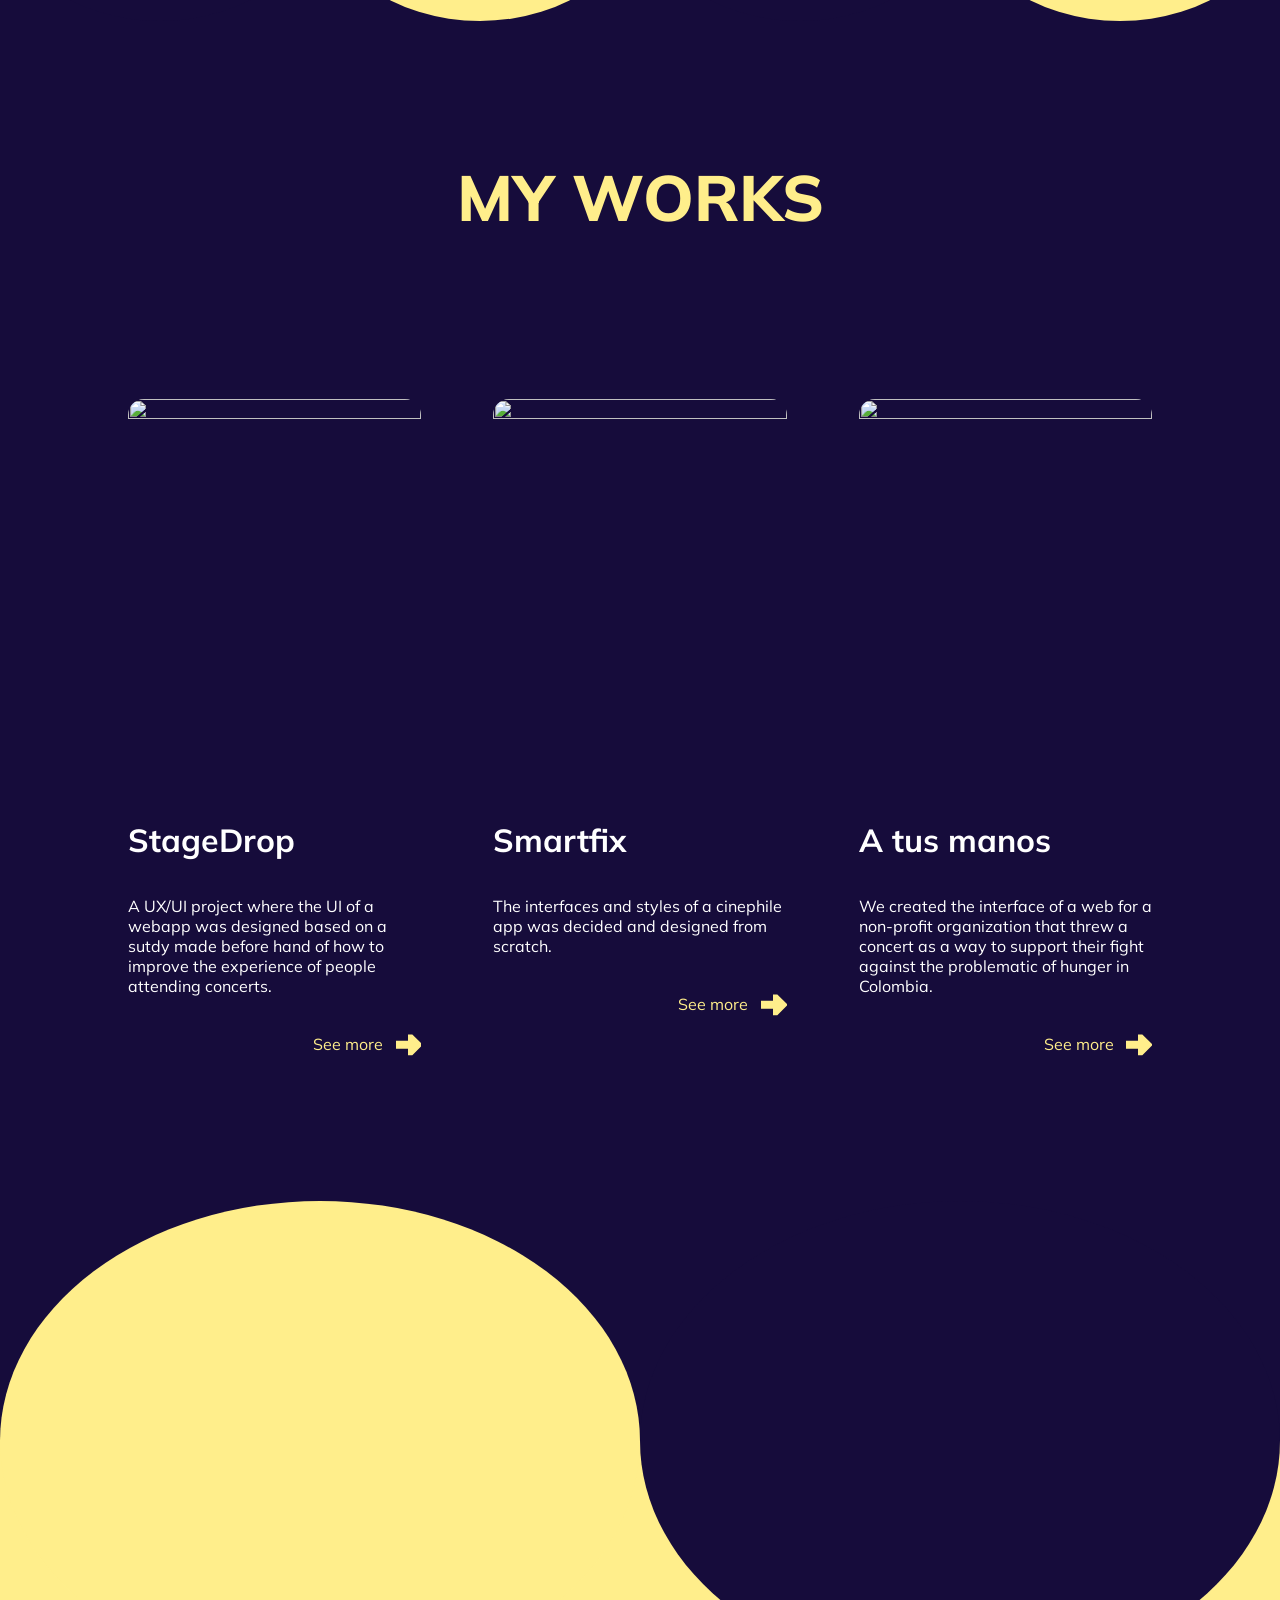
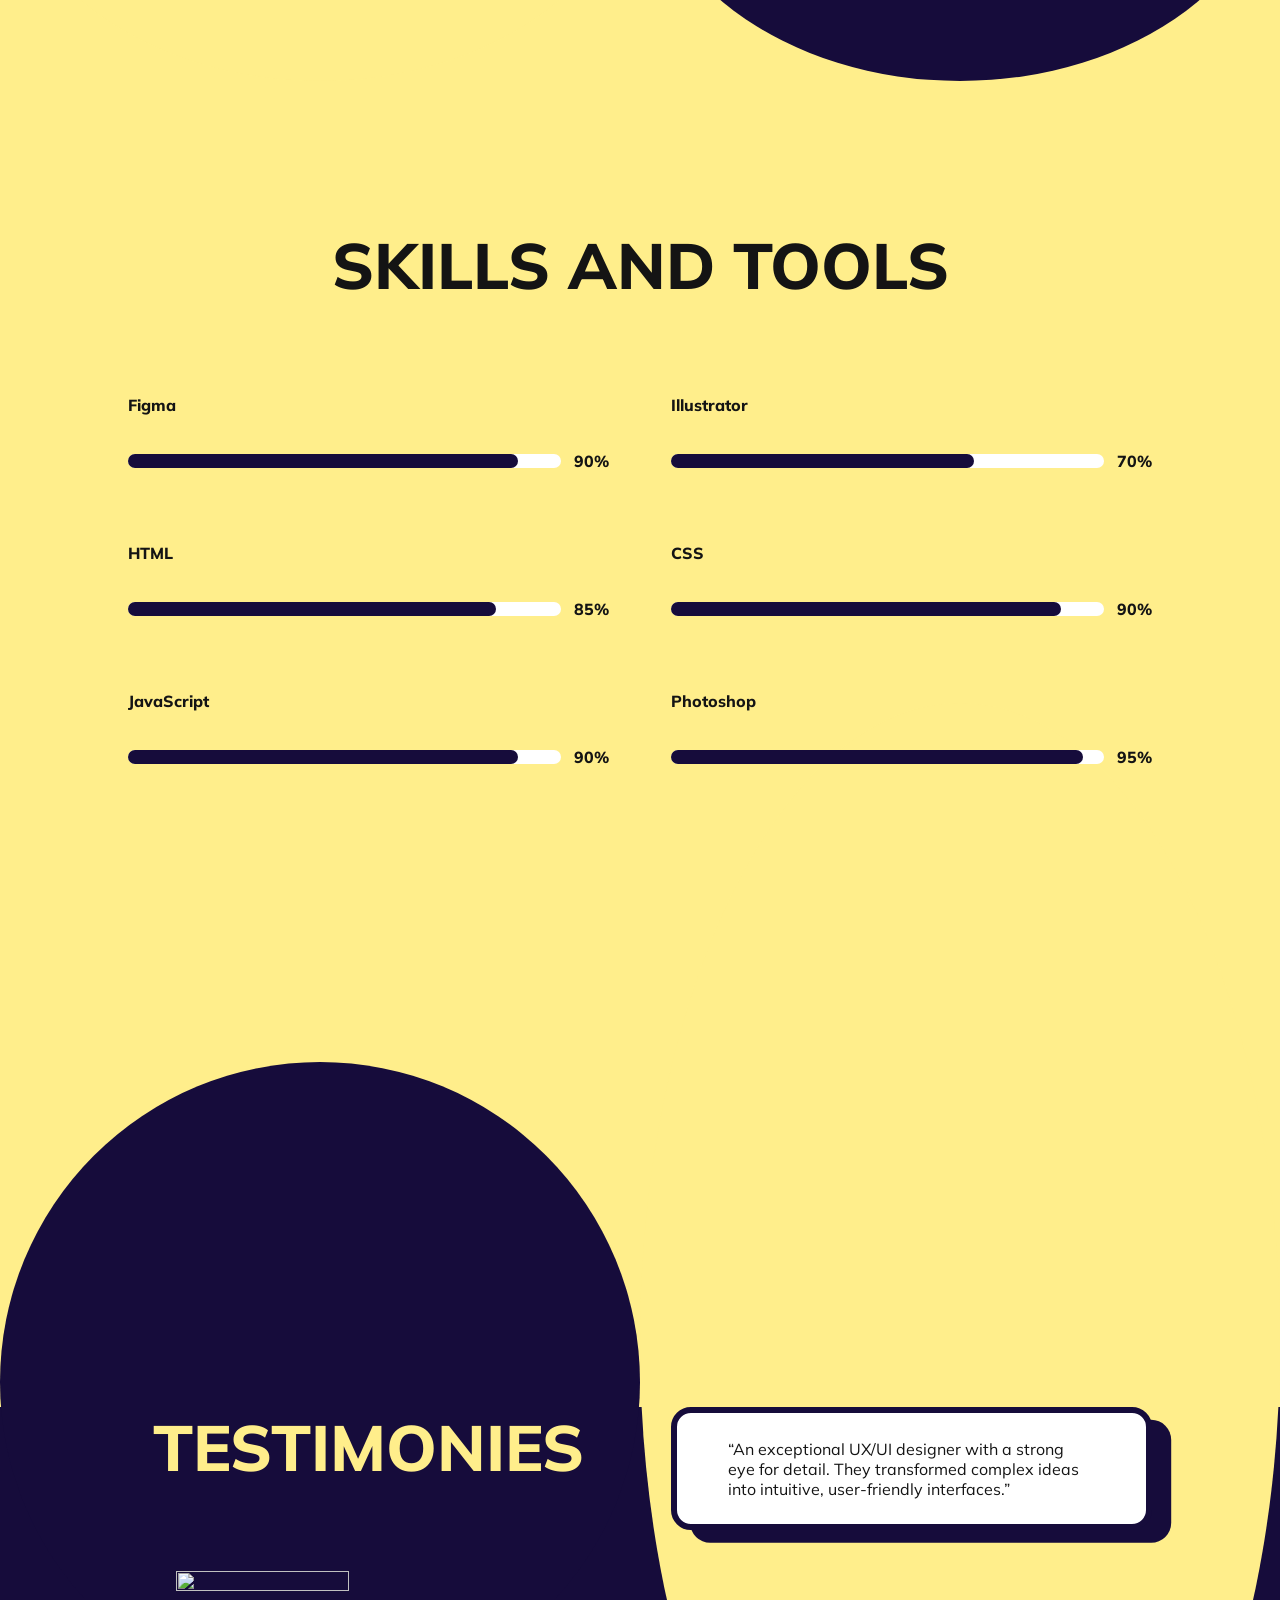
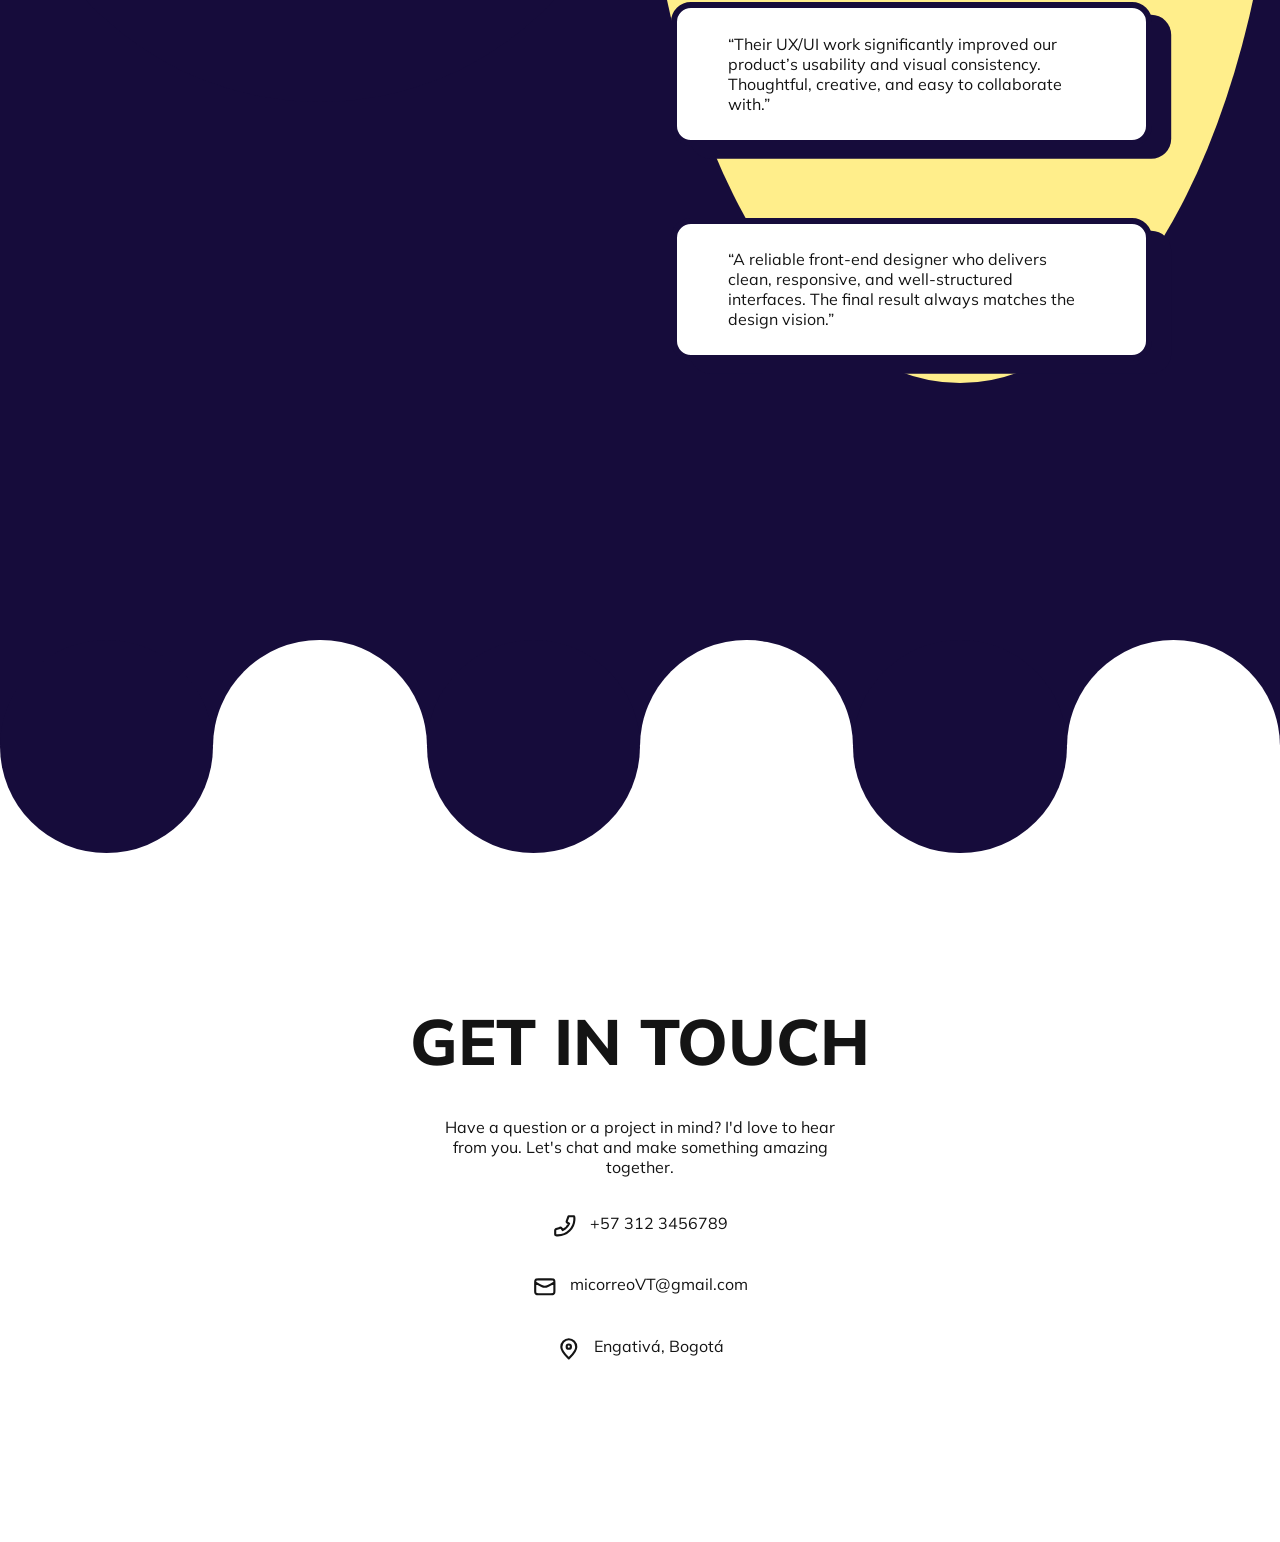
==== commit 2e7a15bb: "Animations Animatios on skill bars and number were added in all three html files, backgrounds animat" ====
--- a/index.html
+++ b/index.html
@@ -35,7 +35,10 @@
             <div class="circulo-small equal purple"></div>
             <div class="circulo-small equal yellow"></div>
         </div>
+        
     </header>
+
+    
     <nav id="nav">
         <img id="menu-img" src="./multimedia/menu.png">
         <ul id="lista-nav">
@@ -71,26 +74,29 @@
         </div>
         <div class="circulos-cont services">
             <div class="circulo-medium equal blanco"></div>
-            <div class="circulo-big light-horizontal yellow"></div>
+            <div class="circulo-big light-horizontal yellow different"></div>
             <div class="circulo-medium equal blanco"></div>
         </div>
     </section>
     <section class="blanco" id="cifras-seccion">
         <div class="cifras">
+            <div class="curtain blanco"></div>
             <p class="number">102</p>
             <p class="cifras-title">Projects Done</p>
         </div>
         <div class="cifras">
+            <div class="curtain blanco"></div>
             <p class="number">30+</p>
             <p class="cifras-title">Happy clients</p>
         </div>
         <div class="cifras">
+            <div class="curtain blanco"></div>
             <p class="number">10+</p>
             <p class="cifras-title">Years of experiences</p>
         </div>
         <div class="circulos-cont services">
             <div class="circulo-medium equal blanco"></div>
-            <div class="circulo-big light-horizontal yellow"></div>
+            <div class="circulo-big light-horizontal yellow different"></div>
             <div class="circulo-medium equal blanco"></div>
         </div>
     </section>
@@ -143,27 +149,27 @@
         <div class="container-barras">
             <div class="division50 barra">
                 <p>Figma</p>
-                <div class="container-barras-estado"><div><div id="barra-figma"></div></div><p>90%</p></div>
+                <div class="container-barras-estado"><div><div id="barra-figma" class="animtaion-bar"></div></div><p>90%</p></div>
             </div>
             <div class="division50 barra">
                 <p>Illustrator</p>
-                <div class="container-barras-estado"><div><div id="barra-illustrator"></div></div><p>70%</p></div>
+                <div class="container-barras-estado"><div><div id="barra-illustrator" class="animtaion-bar"></div></div><p>70%</p></div>
             </div>
             <div class="division50 barra">
                 <p>HTML</p>
-                <div class="container-barras-estado"><div><div id="barra-html"></div></div><p>85%</p></div>
+                <div class="container-barras-estado"><div><div id="barra-html" class="animtaion-bar"></div></div><p>85%</p></div>
             </div>
             <div class="division50 barra">
                 <p>CSS</p>
-                <div class="container-barras-estado"><div><div id="barra-css"></div></div><p>90%</p></div>
+                <div class="container-barras-estado"><div><div id="barra-css" class="animtaion-bar"></div></div><p>90%</p></div>
             </div>
             <div class="division50 barra">
                 <p>JavaScript</p>
-                <div class="container-barras-estado"><div><div id="barra-js"></div></div><p>90%</p></div>
+                <div class="container-barras-estado"><div><div id="barra-js" class="animtaion-bar"></div></div><p>90%</p></div>
             </div>
             <div class="division50 barra">
                 <p>Photoshop</p>
-                <div class="container-barras-estado"><div><div id="barra-photoshop"></div></div><p>95%</p></div>
+                <div class="container-barras-estado"><div><div id="barra-photoshop" class="animtaion-bar"></div></div><p>95%</p></div>
             </div>
         </div>
         <div class="circulos-cont skills">
@@ -216,36 +222,6 @@
         </div>
     </section>
 
-    <script>
-        //DOM elements
-        const menuButton = document.getElementById("menu-img");
-        const listaNav = document.getElementById("lista-nav");
-        const nav = document.getElementById("nav");
-
-        //Defines the status of the nav in smartphones
-        let active = false;
-
-        document.addEventListener("click", function(event) {
-            active == false? active = true : active = false;
-
-             //Nav changer and checking on the screen size
-            document.documentElement.clientWidth && window.innerWidth <= 600 ? change(active): active == false;
-                  
-        });
-
-        function change(status) {
-            //changes in styles
-            if (status) {
-                menuButton.style.display = "none";
-                listaNav.style.display = "flex";
-                nav.style.backgroundColor = "#ffffff";
-            } else {
-                menuButton.style.display = "block";
-                listaNav.style.display = "none";
-                nav.style.backgroundColor = "#ffffff00";
-            }
-            
-        }
-    </script>
+    <script src="./js/script.js"></script>
 </body>
 </html>
--- a/estilos/styles.css
+++ b/estilos/styles.css
@@ -16,6 +16,56 @@
   --font-titles: "Mulish", sans-serif;
   --font-texto: "Montserrat", sans-serif;
 }
+
+/*animacion para las barras*/
+@keyframes barra90 {
+    0% {width: 0;}
+    100% {width: 90%;}
+}
+@keyframes barra70 {
+    0% {width: 0;}
+    100% {width: 70%;}
+}
+@keyframes barra85 {
+    0% {width: 0;}
+    100% {width: 85%;}
+}
+@keyframes barra95 {
+    0% {width: 0;}
+    100% {width: 95%;}
+}
+
+/* animacion para las cifras*/
+@keyframes curtain {
+   0% {height: 80%;}
+   100% {height: 0;} 
+}
+
+
+/*circles animation*/
+@keyframes height-circles-small {
+    0% {height: 2vw; }
+    50% { height: 16vw;}
+    100% {height: 2vw; }
+}
+@keyframes height-circles-big-light {
+    0% {height: 4vw; }
+    50% { height: 40vw;}
+    100% {height: 4vw; }
+}
+
+@keyframes height-circles-medium {
+    0% {height: 2vw; }
+    50% { height: 18vw;}
+    100% {height: 2vw; }
+}
+
+@keyframes height-circles-big-horizontal{
+    0% {height: 4vw; }
+    50% { height: 37vw;}
+    100% {height: 4vw; }
+}
+
 
 h3, h2 {
     font-family: var(--font-titles);
@@ -194,13 +244,14 @@
 
 
 .circulos-cont {
+    display: flex;
     overflow: hidden;
+    position: absolute;
+    left: 0;
+    right: 0;
+    z-index: 10;
     max-width: 100vw;
-    position: absolute;
-    display: flex;
     align-items: center;
-    left: 0vw;
-    z-index: 10;
 }
 
 .circulos-cont-esp {
@@ -208,25 +259,45 @@
     overflow: hidden;
     position: absolute;
     right: 0vw;
-    bottom: -50vw;
+    bottom: -45vw;
     max-width: 50vw;
     height: 100vw;
 }
 
 .hero, .testimon{
+    height: 16.7vw;
     bottom: -8.5vw;
 }
 
+.hero div, .testimon div, .services div{
+    animation: height-circles-small 4s infinite;
+}
+
 .services {
+    height: 40vw;
     bottom: -20vw;
 }
 
+.services .different {
+    animation: height-circles-big-light 4s infinite;
+}
+
 .about {
+    height: 18.8vw;
     bottom: -9.4vw;
 }
 
+.about div {
+    animation: height-circles-medium 4s infinite;
+}
+
 .work {
+    height: 37.5vw;
     bottom: -18.75vw;
+}
+
+.work div {
+    animation: height-circles-big-horizontal 4s infinite;
 }
 
 .skills{
@@ -272,6 +343,7 @@
 }
 
 
+
 section {
     box-sizing: border-box;
     max-width: 100vw;
@@ -315,7 +387,9 @@
 .cifras {
     display: flex;
     flex-direction: column;
+    font-weight: 800;
     align-items: center;
+    position: relative;
 }
 
 .cifras-about-cont {
@@ -325,11 +399,27 @@
 
 .number {
     font-size: 6rem;
-    font-weight: 800;
+}
+
+.curtain {
+    position: absolute;
+    width: 100%;
+    height: 80%;
+    left:0;
+    z-index: 100;
+}
+
+.curtain.visible , .cifras-about-cont .curtain.visible {
+    animation: curtain 1s ease;
+    height: 0;
 }
 
 .cifras-about-cont .number {
     font-size: 4rem;
+}
+
+.cifras-about-cont .curtain {
+    height: 80%;
 }
 
 .cifras p {
@@ -538,8 +628,9 @@
 }
 
 #barra-figma, #barra-js, #barra-css {
-    width: 90%
-}
+    width: 90%;
+}
+
 
 #barra-illustrator {
     width: 70%;
@@ -551,6 +642,22 @@
 
 #barra-photoshop {
     width: 95%;
+}
+
+#barra-figma.visible, #barra-js.visible, #barra-css.visible {
+    animation: barra90 1.5s ease-out;
+}
+
+#barra-illustrator.visible {
+    animation: barra70 1.5s ease;
+}
+
+#barra-html.visible {
+    animation: barra85 1.5s ease;
+}
+
+#barra-photoshop.visible {
+    animation: barra95 1.5s ease;
 }
 
 #testimonies {
@@ -676,6 +783,7 @@
 
     nav {
         padding-left: 8vw;
+        animation: nav-move 3s;
     }
 
     nav ul {
@@ -683,12 +791,38 @@
         flex-direction: column;
         gap: 24px;
         padding-top: 24px;
+        height: auto;
         padding-bottom: 100vh;
     }
 
     nav .blanco-text {
         color: var(--main-color);
         text-shadow: none;
+        animation: appearing 1s;
+    }
+
+    @keyframes nav-move {
+        0% {
+            width: 0vw;
+        }
+        
+        100% {
+            width: 100vw;
+        }
+    }
+
+    @keyframes appearing {
+        0% {
+            color: #00000000;
+        }
+
+        50% {
+            color: #00000000;
+        }
+
+        100% {
+            color: var(--black);
+        }
     }
 
     header, #cifras-seccion {
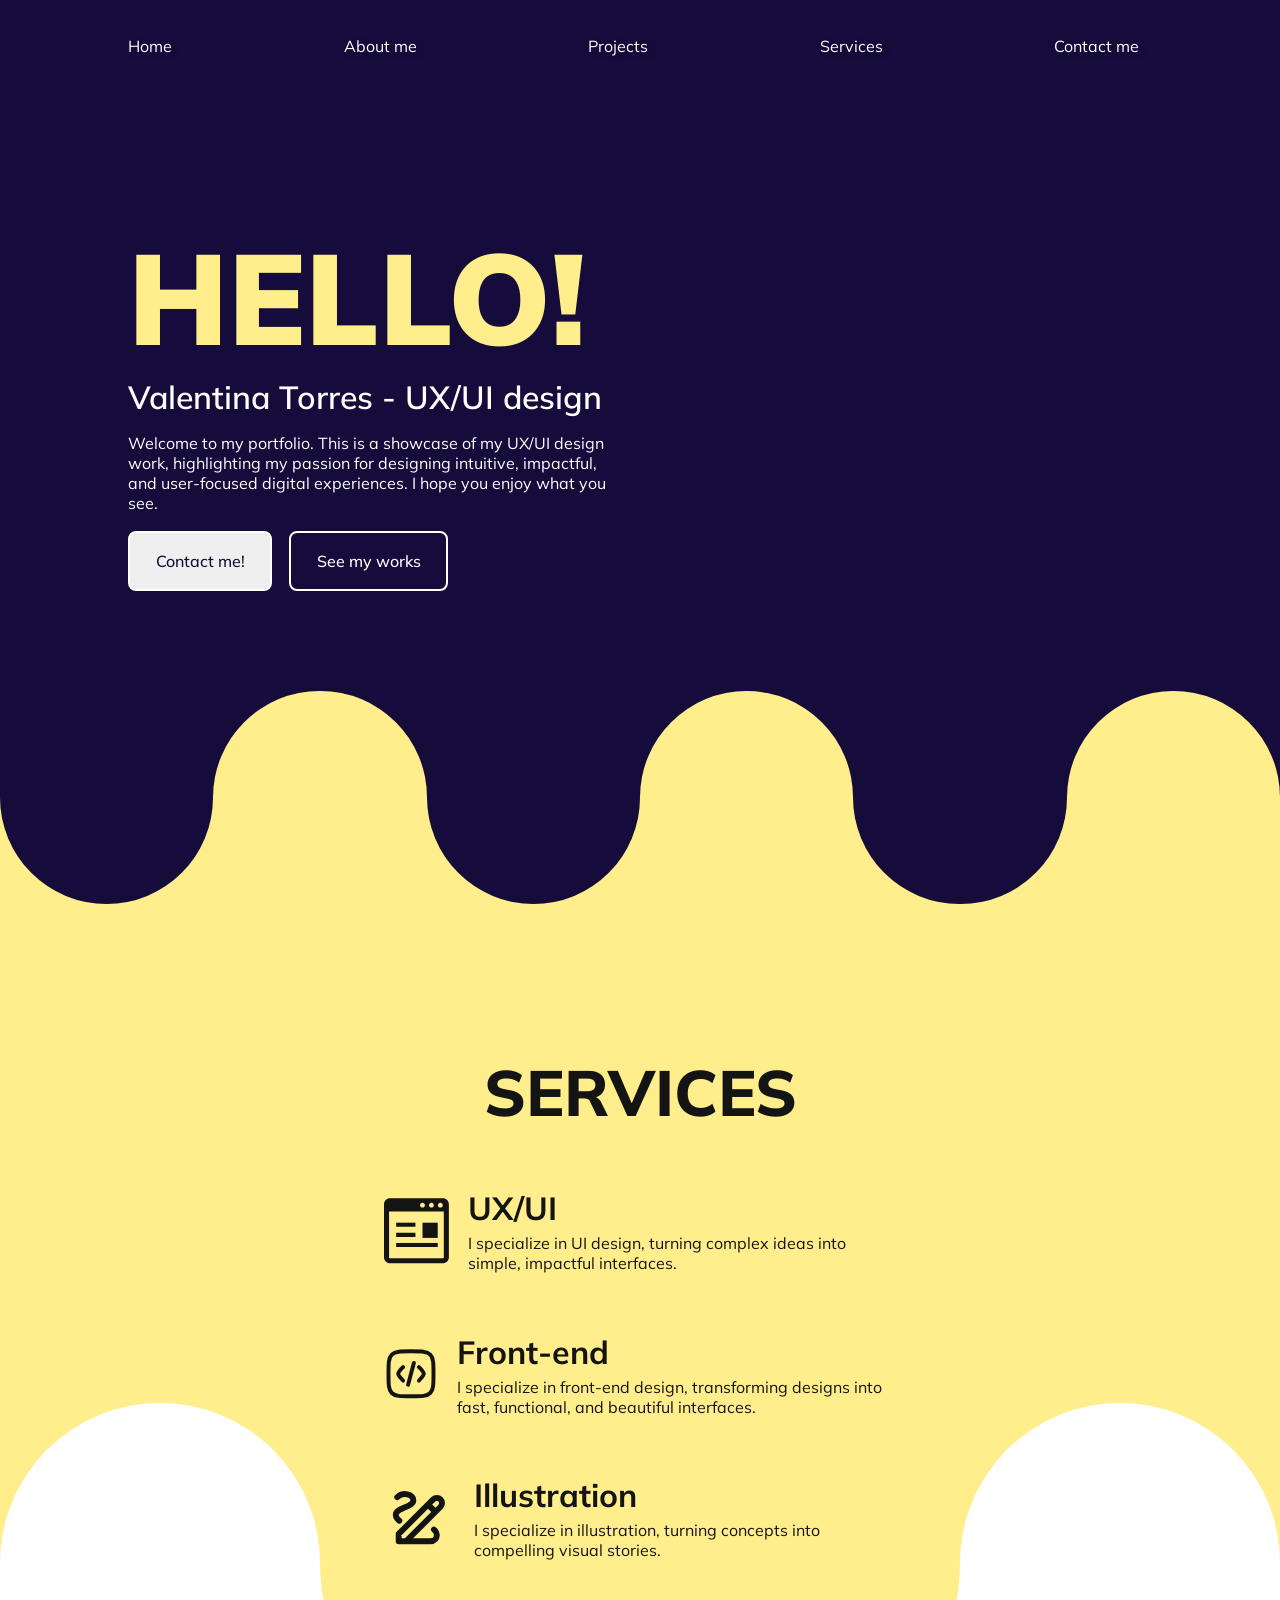
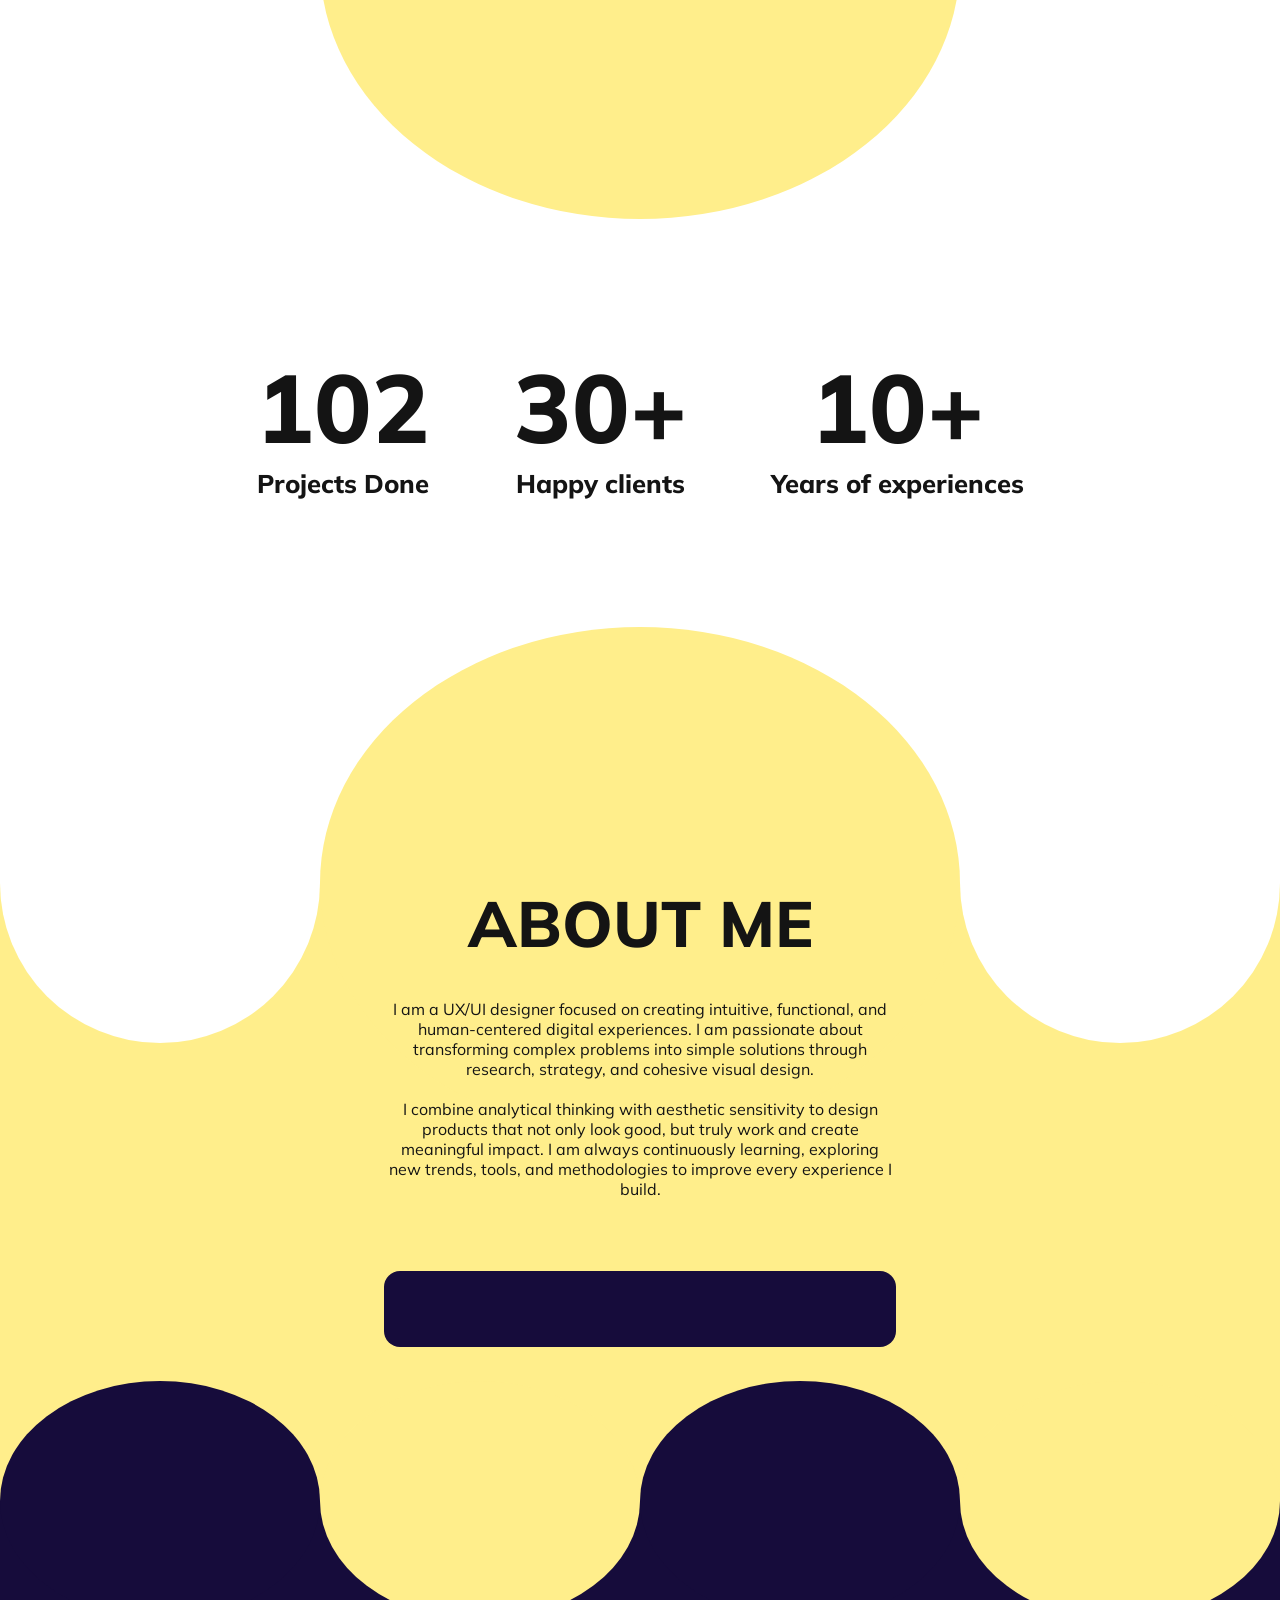
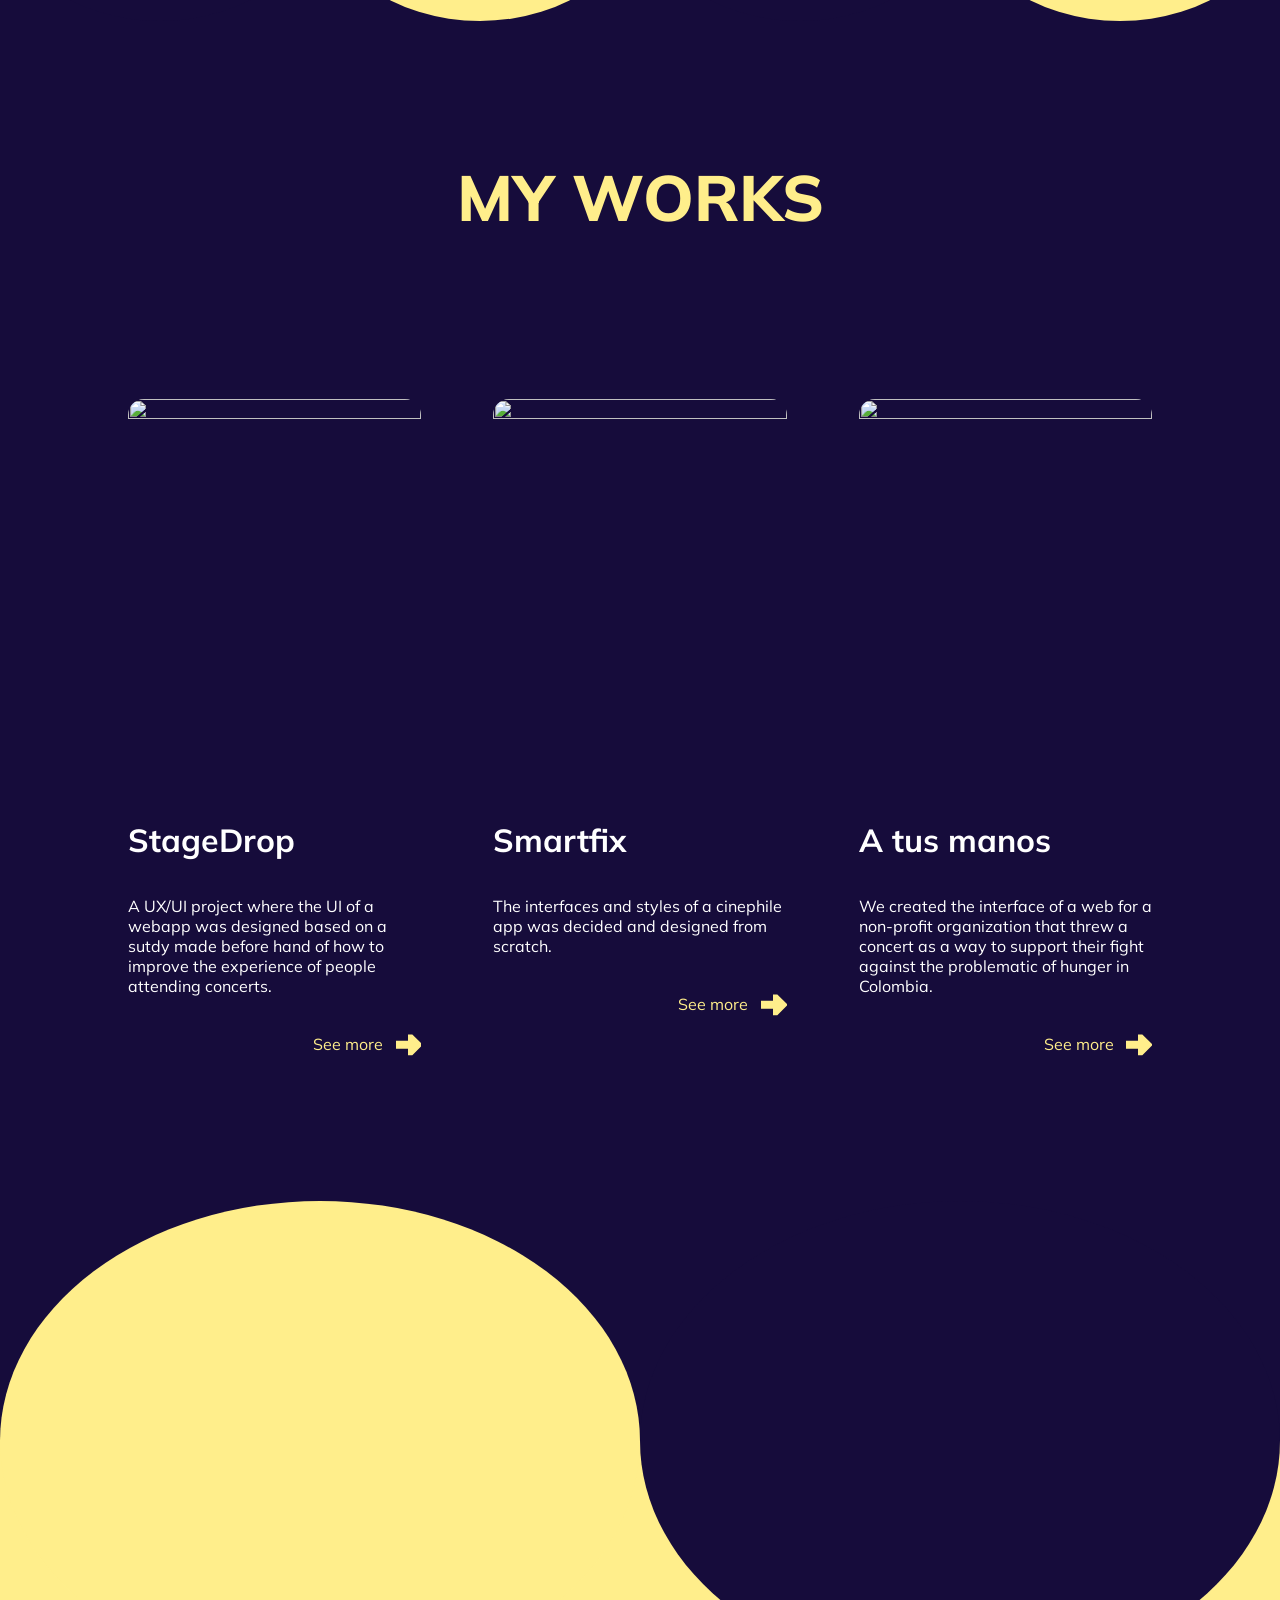
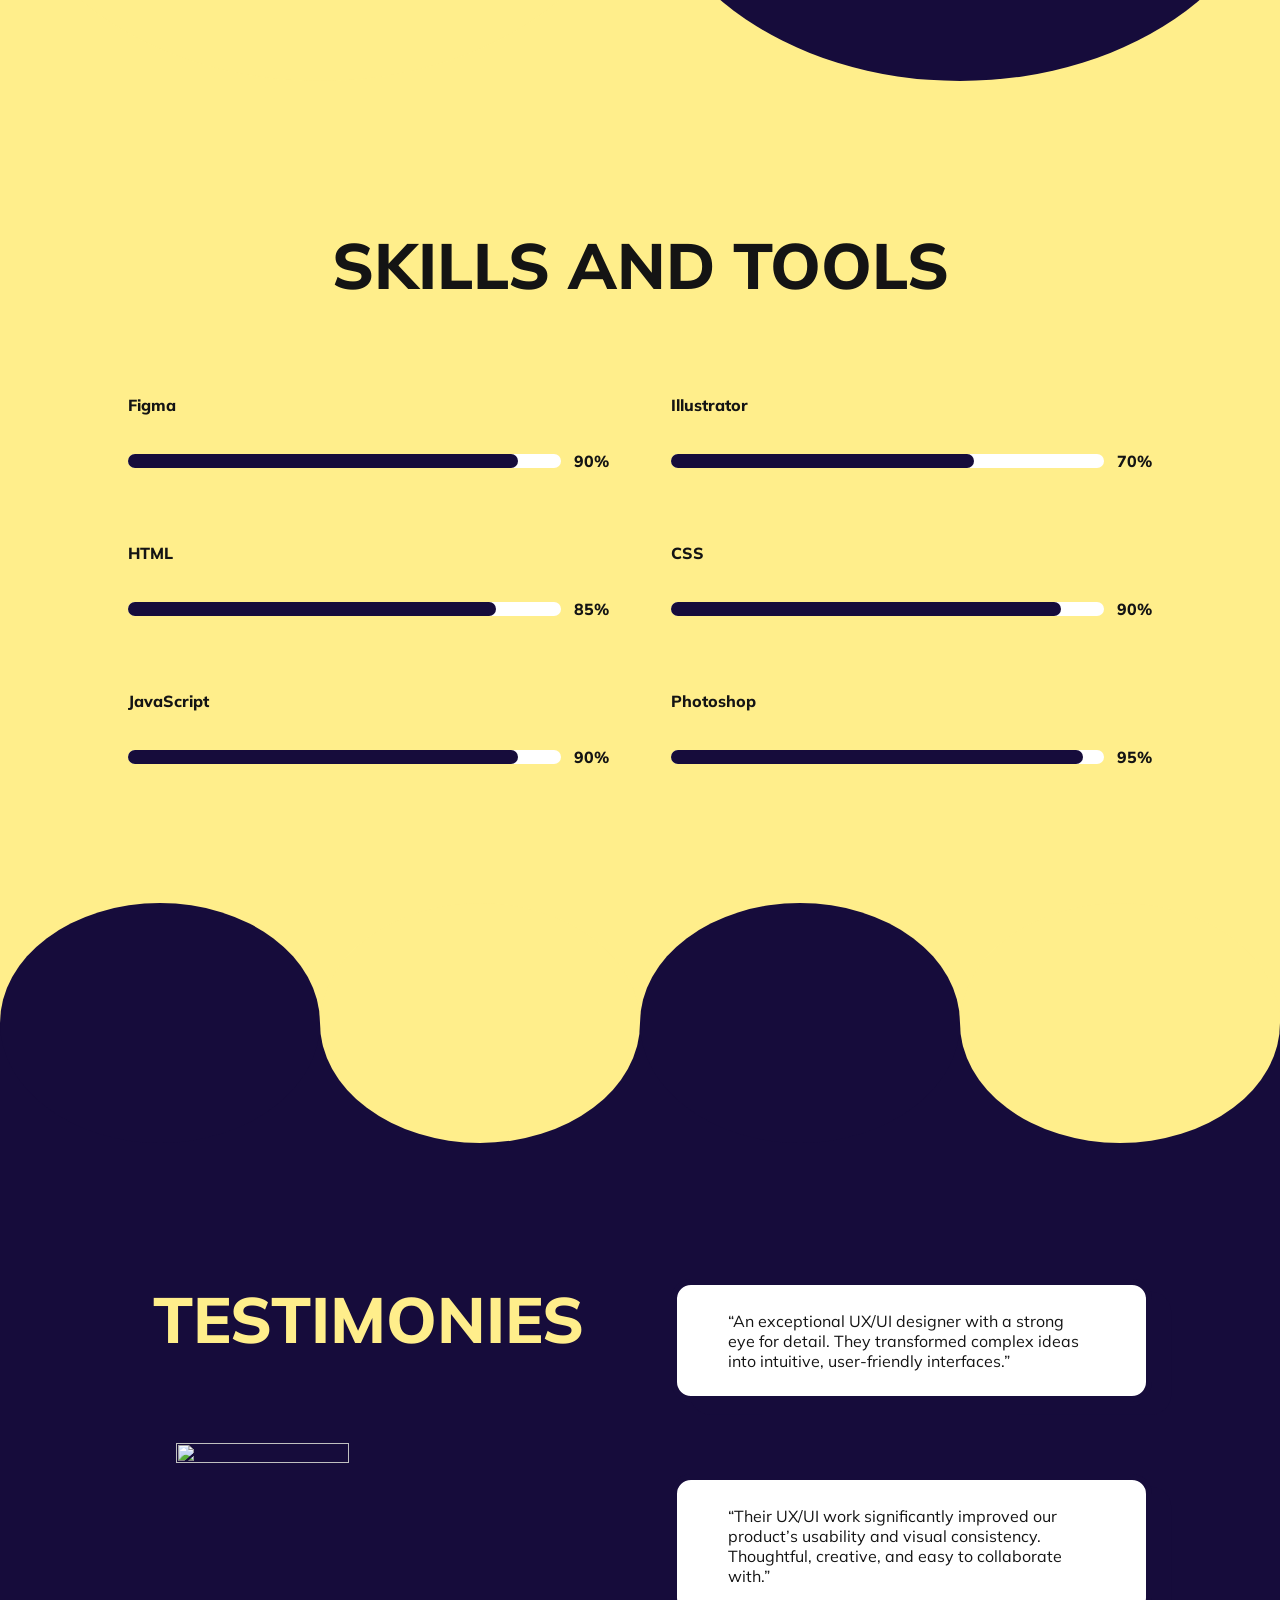
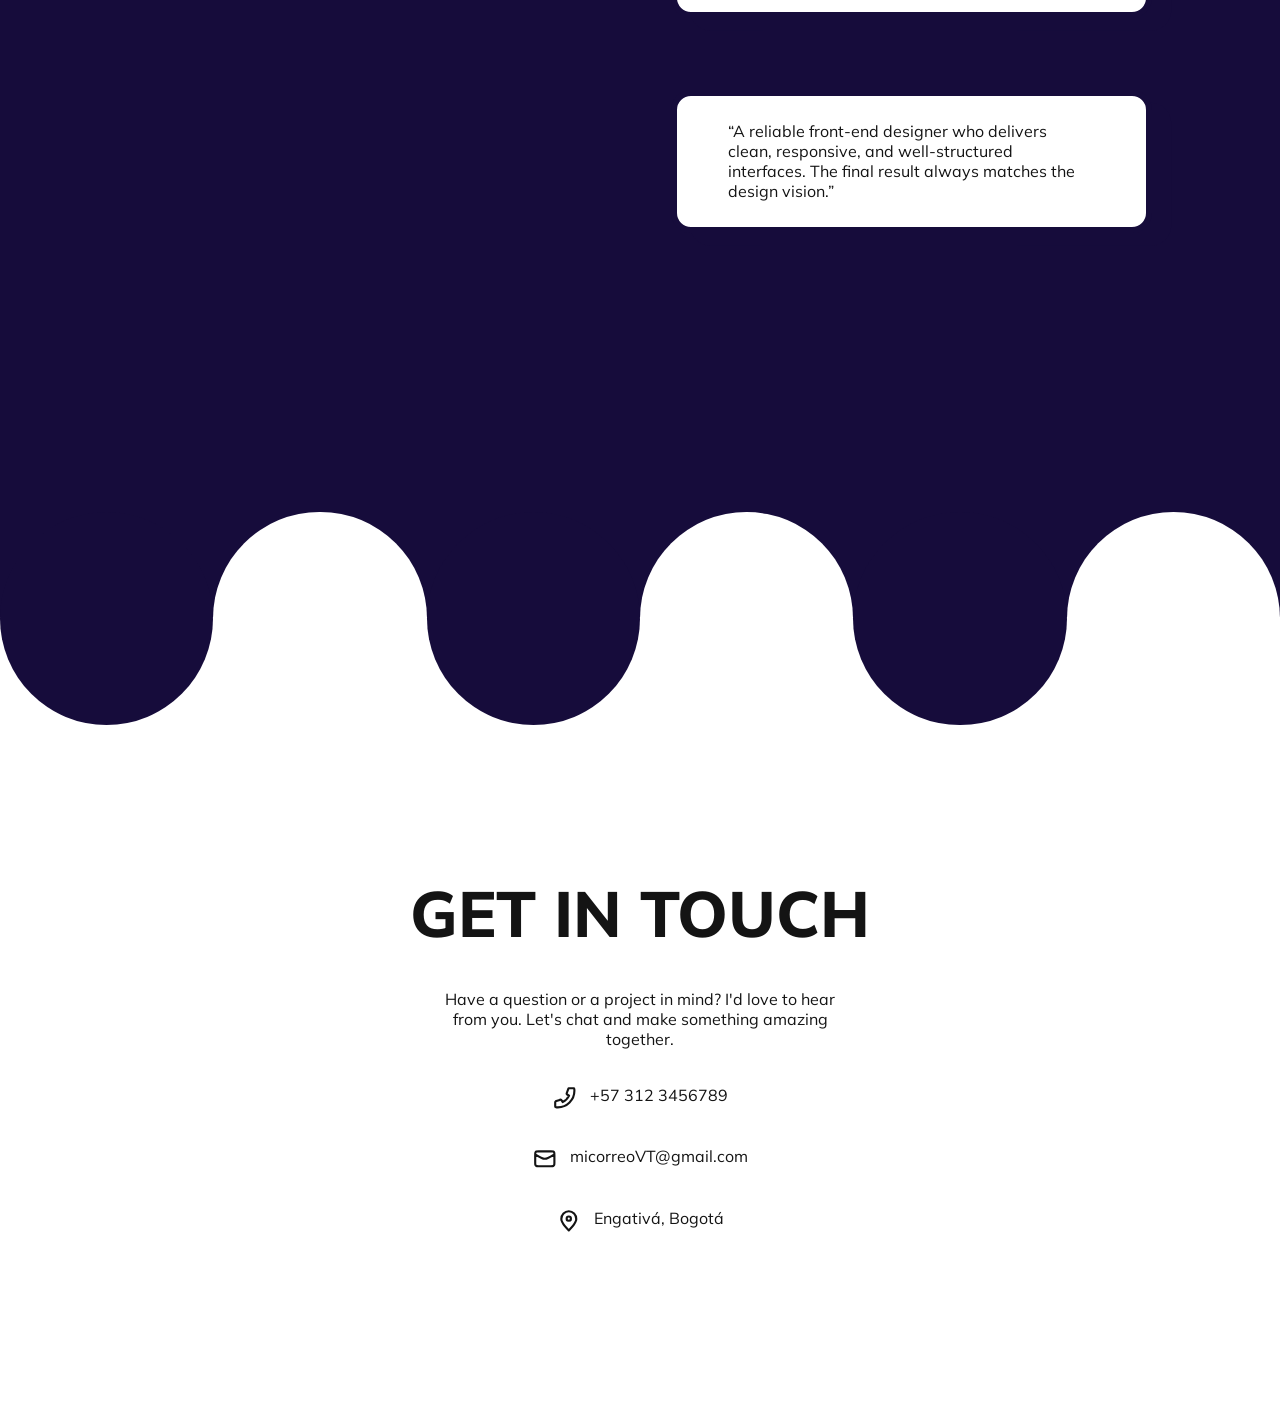
==== commit 5df49500: "Fixed the huge circle problem Considering how impractical was the design with the biggest circle due" ====
--- a/index.html
+++ b/index.html
@@ -73,9 +73,9 @@
             </div>
         </div>
         <div class="circulos-cont services">
-            <div class="circulo-medium equal blanco"></div>
-            <div class="circulo-big light-horizontal yellow different"></div>
-            <div class="circulo-medium equal blanco"></div>
+            <div class="circulo-medium equal blanco static"></div>
+            <div class="circulo-big light-horizontal yellow different static"></div>
+            <div class="circulo-medium equal blanco static"></div>
         </div>
     </section>
     <section class="blanco" id="cifras-seccion">
@@ -95,9 +95,9 @@
             <p class="cifras-title">Years of experiences</p>
         </div>
         <div class="circulos-cont services">
-            <div class="circulo-medium equal blanco"></div>
-            <div class="circulo-big light-horizontal yellow different"></div>
-            <div class="circulo-medium equal blanco"></div>
+            <div class="circulo-medium equal blanco static"></div>
+            <div class="circulo-big light-horizontal yellow different static"></div>
+            <div class="circulo-medium equal blanco static"></div>
         </div>
     </section>
     <section class="yellow" id="about">
@@ -172,11 +172,11 @@
                 <div class="container-barras-estado"><div><div id="barra-photoshop" class="animtaion-bar"></div></div><p>95%</p></div>
             </div>
         </div>
-        <div class="circulos-cont skills">
-            <div class="circulo-big equal purple"></div>
-        </div>
-        <div class="circulos-cont-esp">
-            <div class="circulo-huge equal yellow"></div>
+        <div class="circulos-cont about">
+            <div class="circulo-medium horizontal purple"></div>
+            <div class="circulo-medium horizontal yellow"></div>
+            <div class="circulo-medium horizontal purple"></div>
+            <div class="circulo-medium horizontal yellow"></div>
         </div>
             
     </section>
--- a/estilos/styles.css
+++ b/estilos/styles.css
@@ -48,10 +48,15 @@
     50% { height: 16vw;}
     100% {height: 2vw; }
 }
+
+@keyframes height-circles-small-serv {
+    0% {height: 2vw; }
+    100% {height: 24vw; }
+}
+
 @keyframes height-circles-big-light {
     0% {height: 4vw; }
-    50% { height: 40vw;}
-    100% {height: 4vw; }
+    100% {height: 40vw; }
 }
 
 @keyframes height-circles-medium {
@@ -66,6 +71,12 @@
     100% {height: 4vw; }
 }
 
+@keyframes height-circles-big-ext {
+    0% {height: 4vw; }
+    50% { height: 25vw;}
+    100% {height: 4vw; }
+}
+
 
 h3, h2 {
     font-family: var(--font-titles);
@@ -75,6 +86,7 @@
 h2 {
     font-size: 8rem;
 }
+
 
 h3, .about-title {
     font-weight: 800;
@@ -269,7 +281,7 @@
     bottom: -8.5vw;
 }
 
-.hero div, .testimon div, .services div{
+.hero div, .testimon div{
     animation: height-circles-small 4s infinite;
 }
 
@@ -278,8 +290,12 @@
     bottom: -20vw;
 }
 
-.services .different {
-    animation: height-circles-big-light 4s infinite;
+.services .different.visible {
+    animation: height-circles-big-light 2s;
+}
+
+.services div.visible{
+    animation: height-circles-small-serv 2s;
 }
 
 .about {
@@ -299,6 +315,11 @@
 .work div {
     animation: height-circles-big-horizontal 4s infinite;
 }
+
+.circulos-cont .ext-horizontal {
+    animation: height-circles-big-ext 4s infinite;
+}
+
 
 .skills{
     bottom: -23vw;
@@ -342,6 +363,13 @@
     border-radius: 50%;
 }
 
+
+.wall {
+    position: absolute;
+    width: 50%;
+    right: 0;
+    height: 100%;
+}
 
 
 section {
@@ -497,11 +525,11 @@
 }
 
 #skills {
-    padding: 30vw 10vw 50vw;
+    padding: 30vw 10vw 20vw;
 }
 
 #testimonies {
-    padding: 0 10vw 30vw;
+    padding: 20vw 10vw 30vw;
 }
 
 
@@ -510,11 +538,11 @@
 }
 
 #solution {
-    padding: 20vw 10vw 25vw;
+    padding: 20vw 10vw 20vw;
 }
 
 #role {
-    padding: 0vw 10vw 20vw;
+    padding: 25vw 10vw 20vw;
 }
 
 .container-cards {
@@ -758,7 +786,25 @@
 
 
 
-@media  screen and (max-width: 600px) {
+@media screen and (max-width: 1200px){
+
+    h2 {
+        font-size: 6rem;
+    }
+
+    .number {
+        font-size: 4rem;
+    }
+
+    .cifras-title {
+        font-size: 1rem;
+    }
+    
+    
+}
+
+
+@media  screen and (max-width: 800px) {
     h2 {
         font-size: 5rem;
     }
@@ -848,6 +894,18 @@
         width: 92%;
     }
 
+    #services {
+        padding: 20vw 0;
+    }
+
+    #cifras-seccion {
+        padding: 36vw 8vw;
+    }
+
+    #about {
+        padding: 10vh 0;
+    }
+
     .tarjeta-imgen-texto {
         gap: 4vw;
     }
@@ -862,7 +920,7 @@
     }
 
     .cifras-title {
-        font-size: 1.6rem;
+        font-size: 1rem;
         width:60%;
         text-align: center;
     }
@@ -887,6 +945,10 @@
         flex-direction: column;
         align-items: center;
     }
+
+    .number {
+        font-size: 4rem;
+    } 
 
     .card {
         gap: 2vh;
